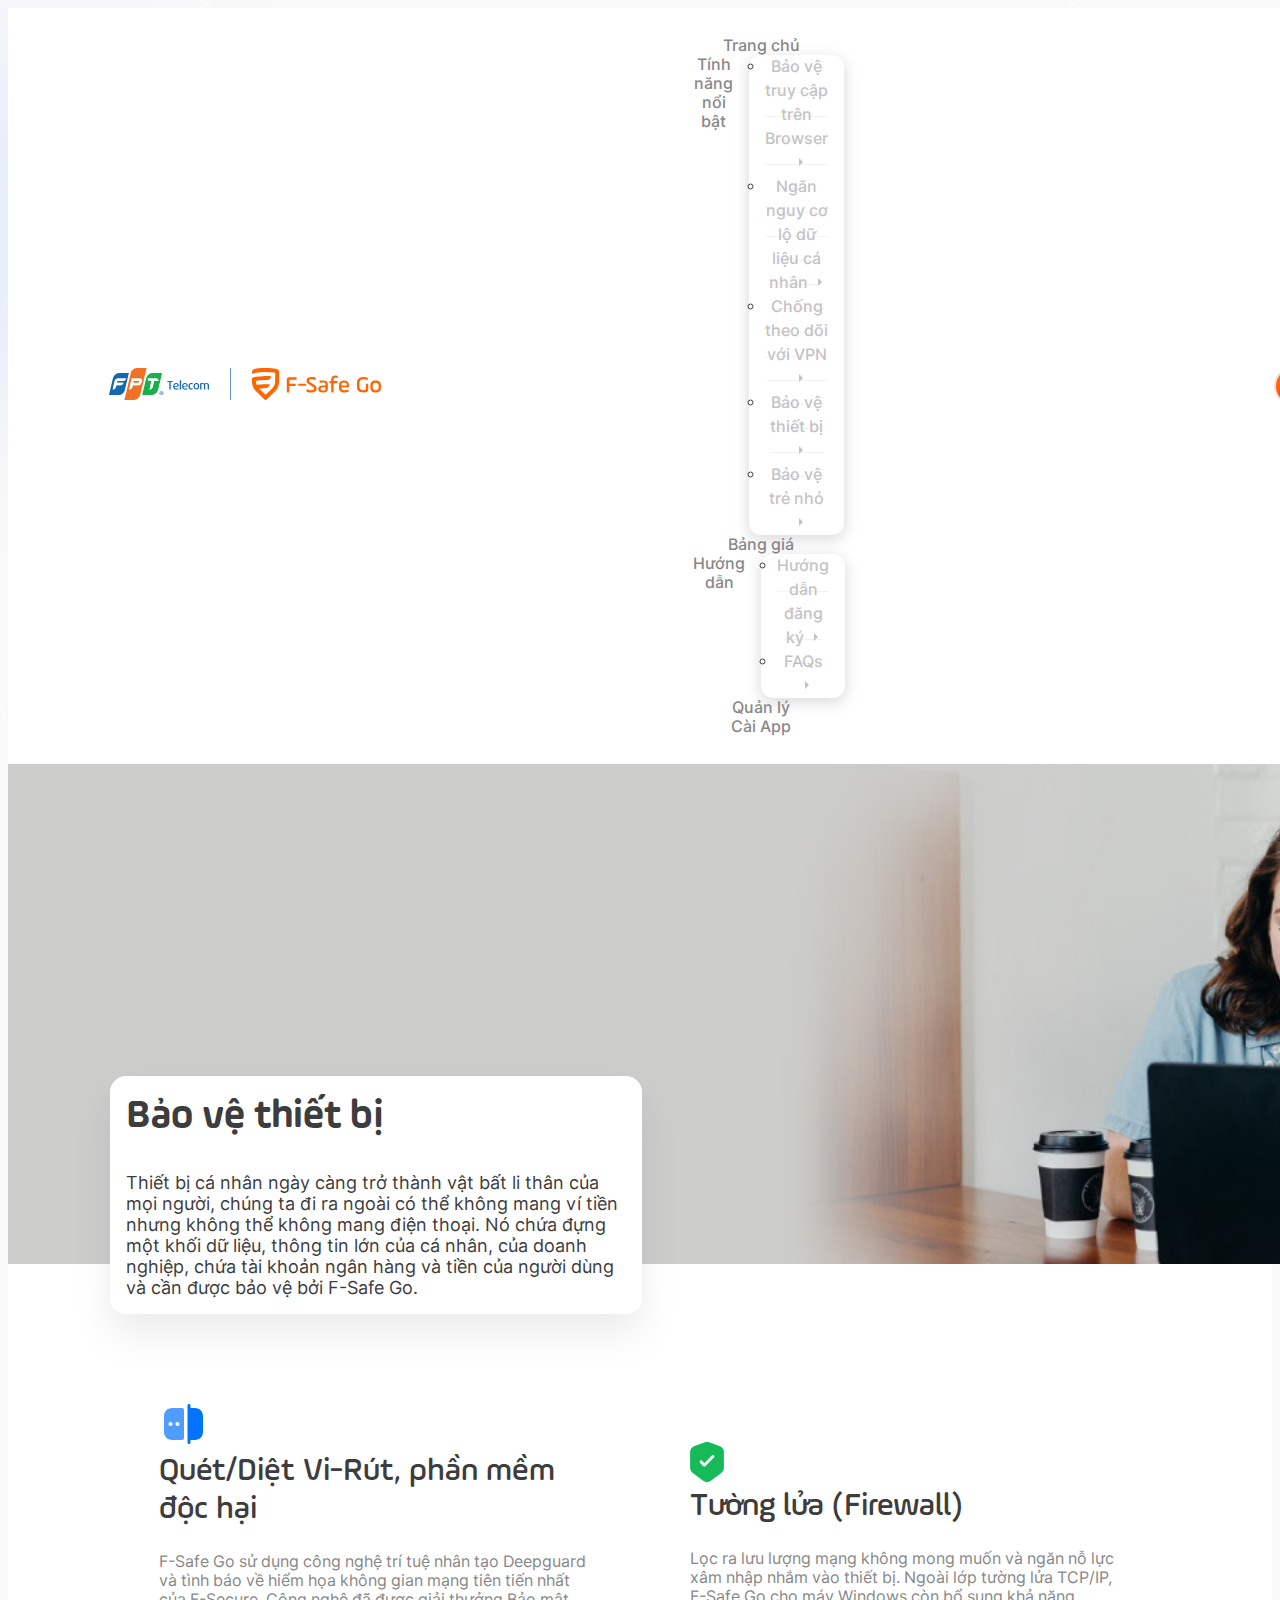
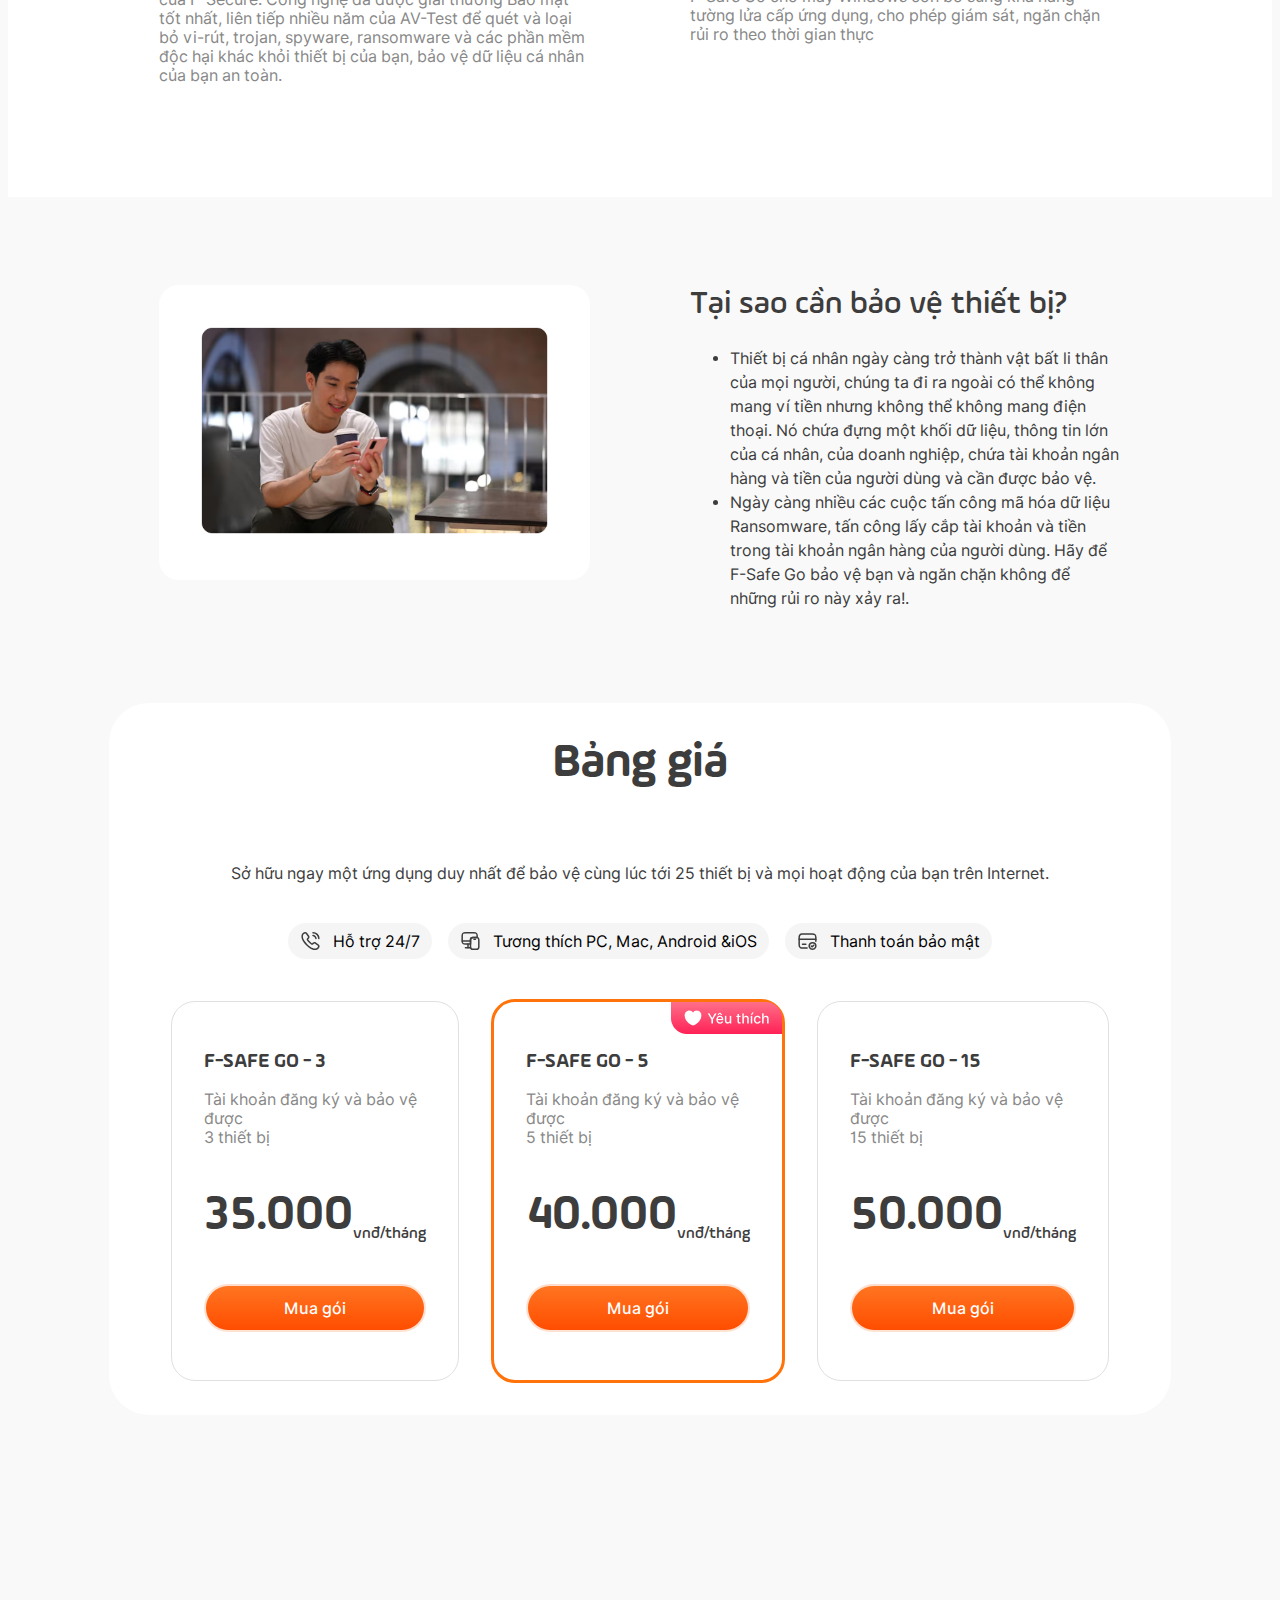
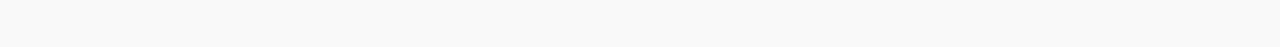
==== page-detail-1.html @ 110fc643 "first commit" ====
<!DOCTYPE html>
<html>

<head>
    <meta charset="UTF-8">
    <title>F-Safe Go, Online an toàn mọi khoảnh khắc</title>
    <meta name="description"
        content="F-Safe go: Giải pháp bảo mật toàn diện cho cả gia đình – hợp tác giữa FPT Telecom và Tập đoàn bảo mật F-Secure số 1 tại Phần Lan, đã đạt giải Bảo mật tốt nhất từ AV-Test - giúp bảo vệ các thiết bị Máy tính và Điện thoại khỏi các cuộc tấn công mạng và bảo vệ quyền riêng tư, cũng như dữ liệu cá nhân của người dùng trước các hiểm họa mất an toàn từ Internet." />
    <meta name="keywords" content="Fsafe go, phần mềm diệt virus, phần mềm quét virus" />
    <meta name="author" content="FPT Telecom" />
    <!-- Mobile Specific Meta -->
    <meta http-equiv="X-UA-Compatible" content="IE=edge" />
    <meta name="viewport" content="width=device-width, initial-scale=1" />
    <link rel="shortcut icon" href="./assets/image/favicon.ico" />
    <meta name="msapplication-TileColor" content="#ffffff">
    <meta name="theme-color" content="#ffffff">
    <meta name="keywords" content="Hi FPT, hifpt, FPT Telecom, F-Safe Go, FSafeGo , FSafe Go" />
    <meta property="og:url" content="">
    <meta property="og:type" content="article">
    <meta property="og:title" content="Đăng ký online F-Safe Go dễ dàng, bảo đảm online an toàn">
    <meta property="og:description"
        content="F-Safe go: Giải pháp bảo mật toàn diện cho cả gia đình – hợp tác giữa FPT Telecom và Tập đoàn bảo mật F-Secure số 1 tại Phần Lan, đã đạt giải Bảo mật tốt nhất từ AV-Test - giúp bảo vệ các thiết bị Máy tính và Điện thoại khỏi các cuộc tấn công mạng và bảo vệ quyền riêng tư, cũng như dữ liệu cá nhân của người dùng trước các hiểm họa mất an toàn từ Internet.">
    <meta property="og:image" content="./favicons/thumb-web.png">
    <link href="https://cdn.jsdelivr.net/npm/bootstrap@5.3.2/dist/css/bootstrap.min.css" rel="stylesheet"
        integrity="sha384-T3c6CoIi6uLrA9TneNEoa7RxnatzjcDSCmG1MXxSR1GAsXEV/Dwwykc2MPK8M2HN" crossorigin="anonymous" />
    <script src="https://cdn.jsdelivr.net/npm/bootstrap@5.3.2/dist/js/bootstrap.bundle.min.js"
        integrity="sha384-C6RzsynM9kWDrMNeT87bh95OGNyZPhcTNXj1NW7RuBCsyN/o0jlpcV8Qyq46cDfL"
        crossorigin="anonymous"></script>
    <link rel="stylesheet" href="https://cdnjs.cloudflare.com/ajax/libs/animate.css/4.1.1/animate.min.css" />
    <script src="https://cdn.jsdelivr.net/npm/jquery@3.7.1/dist/jquery.slim.min.js"></script>
    <link rel="stylesheet" type="text/css" href="./assets/css/style.css" />
    <link rel="stylesheet" type="text/css" href="./assets/css/page-content.css" />
    <script src="https://code.jquery.com/jquery-3.7.1.min.js"
        integrity="sha256-/JqT3SQfawRcv/BIHPThkBvs0OEvtFFmqPF/lYI/Cxo=" crossorigin="anonymous"></script>

    <script src="./assets/js/main.js"></script>
    <script src="./assets/js/menu.js"></script>
    <script src="./assets/js/url.js"></script>

</head>

<body>

    <header>
        <div class="header-title">
            <div class="logo-header">
                <a>
                    <img src="./assets/image/header/logo-fpt.svg" alt="logo-fpt" width="auto" height="64">
                </a>
                <img src="./assets/image/header/logo-center.svg" alt="logo-center" style="padding: 0 16px;">
                <a>
                    <img src="./assets/image/header/logo-fsafe-go.svg" alt="logo-fsafe-go" width="auto" height="64">
                </a>
            </div>
            <div class="nav-header">
                <nav class="navbar navbar-expand-lg bg-body-tertiary">
                    <div class="collapse navbar-collapse" id="navbarNavDropdown">
                        <ul class="navbar-nav">
                            <li class="nav-item">
                                <a class="nav-link" aria-current="page" href="#">Trang chủ</a>
                            </li>
                            <li class="nav-item dropdown">
                                <a class="nav-link dropdown-toggle" href="#" role="button" data-bs-toggle="dropdown"
                                    aria-expanded="false">
                                    Tính năng nổi bật
                                </a>
                                <ul class="dropdown-menu">
                                    <li><a class="dropdown-item" href="#">Bảo vệ truy cập trên Browser</a></li>
                                    <li><a class="dropdown-item" href="#">Ngăn nguy cơ lộ dữ liệu cá nhân</a></li>
                                    <li><a class="dropdown-item" href="#">Chống theo dõi với VPN</a></li>
                                    <li><a class="dropdown-item" href="#">Bảo vệ thiết bị</a></li>
                                    <li><a class="dropdown-item" href="#">Bảo vệ trẻ nhỏ</a></li>
                                </ul>
                            </li>
                            <li class="nav-item">
                                <a class="nav-link" href="#">Bảng giá</a>
                            </li>
                            <li class="nav-item dropdown">
                                <a class="nav-link dropdown-toggle" href="#" role="button" data-bs-toggle="dropdown"
                                    aria-expanded="false">
                                    Hướng dẫn
                                </a>
                                <ul class="dropdown-menu">
                                    <li><a class="dropdown-item" href="#">Hướng dẫn đăng ký</a></li>
                                    <li><a class="dropdown-item" href="#">FAQs</a></li>
                                </ul>
                            </li>
                            <li class="nav-item">
                                <a class="nav-link" href="#">Quản lý</a>
                            </li>
                            <li class="nav-item">
                                <a class="nav-link" href="#">Cài App</a>
                            </li>
                        </ul>
                    </div>
                </nav>
            </div>
            <div class="button-header">
                <button>Đăng ký</button>
            </div>
        </div>
    </header>
    <div class="body-top">
        <div class="popup-content-top">
            <h1>Bảo vệ thiết bị</h1>
            <h4>Thiết bị cá nhân ngày càng trở thành vật bất li thân của mọi người, chúng ta đi ra ngoài có thể không
                mang ví tiền nhưng không thể không mang điện thoại. Nó chứa đựng một khối dữ liệu, thông tin lớn của cá
                nhân, của doanh nghiệp, chứa tài khoản ngân hàng và tiền của người dùng và cần được bảo vệ bởi F-Safe
                Go.</h4>
        </div>
    </div>
    <div style="background: #FFF; width: 100%;">

    </div>
    <div class="page-content item-1">
        <div class="row">
            <div class="col-6">
                <svg xmlns="http://www.w3.org/2000/svg" alt="password-check" width="48" height="48" viewBox="0 0 48 48"
                    fill="none">
                    <path
                        d="M36 8H31.5V5.5C31.5 4.68 30.82 4 30 4C29.18 4 28.5 4.68 28.5 5.5V42.5C28.5 43.32 29.18 44 30 44C30.82 44 31.5 43.32 31.5 42.5V40H36C40.42 40 44 36.42 44 32V16C44 11.58 40.42 8 36 8Z"
                        fill="#0073FF" />
                    <path
                        d="M13 8C8.58 8 5 11.58 5 16V32C5 36.42 8.58 40 13 40H23C24.1 40 25 39.1 25 38V10C25 8.9 24.1 8 23 8H13ZM13.34 24.76C13.24 25 13.1 25.22 12.92 25.42C12.72 25.6 12.5 25.74 12.26 25.84C12.02 25.94 11.76 26 11.5 26C11.24 26 10.98 25.94 10.74 25.84C10.5 25.74 10.28 25.6 10.08 25.42C9.9 25.22 9.76 25 9.64 24.76C9.54 24.52 9.5 24.26 9.5 24C9.5 23.48 9.72 22.96 10.08 22.58C10.18 22.5 10.28 22.42 10.38 22.34C10.5 22.26 10.62 22.2 10.74 22.16C10.86 22.1 10.98 22.06 11.1 22.04C11.78 21.9 12.46 22.12 12.92 22.58C13.28 22.96 13.5 23.48 13.5 24C13.5 24.26 13.44 24.52 13.34 24.76ZM20.34 24.76C20.24 25 20.1 25.22 19.92 25.42C19.72 25.6 19.5 25.74 19.26 25.84C19.02 25.94 18.76 26 18.5 26C18.24 26 17.98 25.94 17.74 25.84C17.5 25.74 17.28 25.6 17.08 25.42C16.7 25.04 16.5 24.54 16.5 24C16.5 23.74 16.56 23.48 16.66 23.24C16.76 22.98 16.9 22.78 17.08 22.58C17.82 21.84 19.16 21.84 19.92 22.58C20.28 22.96 20.5 23.48 20.5 24C20.5 24.26 20.44 24.52 20.34 24.76Z"
                        fill="#4F9EFF" />
                </svg>
                <h3>Quét/Diệt Vi-Rút, phần mềm độc hại</h3>
                <p>F-Safe Go sử dụng công nghệ trí tuệ nhân tạo Deepguard và tình báo về hiểm họa không gian mạng
                    tiên tiến nhất của F-Secure. Công nghệ đã được giải thưởng Bảo mật tốt nhất, liên tiếp nhiều năm
                    của AV-Test để quét và loại bỏ vi-rút, trojan, spyware, ransomware và các phần mềm độc hại khác
                    khỏi thiết bị của bạn, bảo vệ dữ liệu cá nhân của bạn an toàn.</p>
            </div>
            <div class="col-6">
                <svg xmlns="http://www.w3.org/2000/svg" alt="shield-tick" width="34" height="42" viewBox="0 0 34 42"
                    fill="none">
                    <path d="M7.00977 33.0903H27.0098L27.0098 9.09033L7.00977 9.09033L7.00977 33.0903Z"
                        fill="#F1FDF6" />
                    <path
                        d="M30.0899 5.33002L19.0899 1.21002C17.9499 0.79002 16.0899 0.79002 14.9499 1.21002L3.94986 5.33002C1.82986 6.13002 0.109863 8.61002 0.109863 10.87V27.07C0.109863 28.69 1.16986 30.83 2.46986 31.79L13.4699 40.01C15.4099 41.47 18.5899 41.47 20.5299 40.01L31.5299 31.79C32.8299 30.81 33.8899 28.69 33.8899 27.07V10.87C33.9099 8.61002 32.1899 6.13002 30.0899 5.33002ZM23.9699 16.53L15.3699 25.13C15.0699 25.43 14.6899 25.57 14.3099 25.57C13.9299 25.57 13.5499 25.43 13.2499 25.13L10.0499 21.89C9.46986 21.31 9.46986 20.35 10.0499 19.77C10.6299 19.19 11.5899 19.19 12.1699 19.77L14.3299 21.93L21.8699 14.39C22.4499 13.81 23.4099 13.81 23.9899 14.39C24.5699 14.97 24.5699 15.95 23.9699 16.53Z"
                        fill="#17BA58" />
                </svg>

                <h3>Tường lửa (Firewall)</h3>
                <p>Lọc ra lưu lượng mạng không mong muốn và ngăn nỗ lực xâm nhập nhắm vào thiết bị. Ngoài lớp tường
                    lửa TCP/IP, F-Safe Go cho máy Windows còn bổ sung khả năng tường lửa cấp ứng dụng, cho phép giám
                    sát, ngăn chặn rủi ro theo thời gian thực</p>
            </div>

        </div>
    </div>
    <div class="body-content-page-detail">
        <div class="page-content item-2">
            <div class='row' style="align-items: start;">
                <div class="col-6">
                    <div class="img-col-6">
                        <img src="./assets/image/page-detail/page-1-image.png" alt="page-1-image" width="auto"
                            height="auto">
                    </div>


                </div>
                <div class="col-6">
                    <h3>Tại sao cần bảo vệ thiết bị?</h3>
                    <ul>
                        <li>Thiết bị cá nhân ngày càng trở thành vật bất li thân của mọi người, chúng ta đi ra ngoài có
                            thể không mang ví tiền nhưng không thể không mang điện thoại. Nó chứa đựng một khối dữ liệu,
                            thông tin lớn của cá nhân, của doanh nghiệp, chứa tài khoản ngân hàng và tiền của người dùng
                            và cần được bảo vệ.</li>
                        <li>Ngày càng nhiều các cuộc tấn công mã hóa dữ liệu Ransomware, tấn công lấy cắp tài khoản và
                            tiền trong tài khoản ngân hàng của người dùng. Hãy để F-Safe Go bảo vệ bạn và ngăn chặn
                            không để những rủi ro này xảy ra!.</li>
                    </ul>
                </div>
            </div>


        </div>
        <div class="item-content item-package item-content-4">
            <h2 style="font-size: 48px;">Bảng giá</h2>
            <h5>Sở hữu ngay một ứng dụng duy nhất để bảo vệ cùng lúc tới 25 thiết bị và mọi hoạt động của bạn
                trên Internet.</h5>
            <div class="content-payment-4">
                <div class="i-content-payment-4">
                    <img src="./assets/image/content/call-calling.svg" alt="icon-calling">
                    Hỗ trợ 24/7
                </div>
                <div class="i-content-payment-4">
                    <img src="./assets/image/content/devices.svg" alt="icon-devices">
                    Tương thích PC, Mac, Android &iOS
                </div>
                <div class="i-content-payment-4">
                    <img src="./assets/image/content/card-tick.svg" alt="icon-card-tick">
                    Thanh toán bảo mật
                </div>
            </div>
            <div class="row" style="align-items: center; ">
                <div class="col">
                    <h2>F-SAFE GO - 3</h2>
                    <h6>Tài khoản đăng ký và bảo vệ được <br>3 thiết bị</h6>
                    <div class="col-text-price"><strong>35.000</strong><span>vnđ/tháng</span></div>
                    <button>Mua gói</button>
                </div>
                <div class="col" style="border: 3px solid  #ff730a;">
                    <h2>F-SAFE GO - 5</h2>
                    <h6>Tài khoản đăng ký và bảo vệ được <br>5 thiết bị</h6>
                    <div class="col-text-price"><strong>40.000</strong><span>vnđ/tháng</span></div>
                    <button>Mua gói</button>
                    <img src="./assets/image/content/like-package.png" alt="like-package" class="like-package">
                </div>
                <div class="col">
                    <h2>F-SAFE GO - 15</h2>
                    <h6>Tài khoản đăng ký và bảo vệ được <br>15 thiết bị</h6>
                    <div class="col-text-price"><strong>50.000</strong><span>vnđ/tháng</span></div>
                    <button>Mua gói</button>
                </div>
            </div>
        </div>
        <div style="height: 160px;"></div>

    </div>
    </div>
</body>

</html>
---- assets/css/style.css ----
:root {
  --Medium: 24px;
  --Extra-Large: 40px;
  --Icon-Text-White: #fff;
  --Icon-Text-Secondary: #888;
  --Icon-Text-Primary: #3d3d3d;
  --Brand-Blue-Primary: #4564ed;
}
@keyframes moveTopToBottom {
  from {
    top: -50px; /* Điểm bắt đầu, phần tử nằm ngoài khung nhìn trên cùng */
  }
  to {
    top: 50px; /* Điểm kết thúc, phần tử xuống phía dưới cùng */
  }
}
@keyframes moveBottomToTop {
  from {
    top: 50px; /* Điểm bắt đầu, phần tử nằm ngoài khung nhìn dưới cùng */
  }
  to {
    top: -50px; /* Điểm kết thúc, phần tử đến trên cùng */
  }
}
@keyframes moveLeftToRight {
  from {
    left: -50px; /* Điểm bắt đầu, phần tử nằm ngoài khung nhìn bên trái */
  }
  to {
    left: 50px; /* Điểm kết thúc, phần tử đến bên phải */
  }
}
@keyframes moveRightToLeft {
  from {
    left: 50px; /* Điểm bắt đầu, phần tử nằm ngoài khung nhìn bên phải */
  }
  to {
    left: -50px; /* Điểm kết thúc, phần tử đến bên trái */
  }
}
@keyframes hoverAnimationTopToBottom {
  0% {
    transform: translateY(-10%); /* Start from above */
    opacity: 1; /* Initially invisible */
  }

  100% {
    transform: translateY(50%); /* Move to original position */
    opacity: 1; /* Fully vsible */
  }
}
@keyframes hoverAnimationBottomToTop {
  0% {
    transform: translateY(20%); /* Start from above */
    opacity: 1; /* Initially invisible */
  }
  100% {
    transform: translateY(0%); /* Move to original position */
    opacity: 1; /* Fully vsible */
  }
}
@keyframes hoverAnimationRightToLeft {
  0% {
    transform: translateX(0%); /* Start from above */
    opacity: 1; /* Initially invisible */
  }
  75% {
    transform: translateX(-20%);
    opacity: 0; /* Fully vsible */
    /* display: none; */
  }
  100% {
    opacity: 0;
    /* display: none; */
  }
}
@keyframes hoverAnimationLeftToRight {
  0% {
    transform: translateX(-20%); /* Start from above */
    opacity: 0; /* Initially invisible */
  }
  100% {
    transform: translateY(0%); /* Move to original position */
    opacity: 1; /* Fully visible */
  }
}
@keyframes buttonClickAnimation {
  0% {
    transform: translateY(-50%); /* Start from above */
    opacity: 0; /* Initially invisible */
  }
  50% {
    transform: translateY(0); /* Move to original position */
    opacity: 1; /* Fully visible */
  }
  100% {
    transform: translateY(50%); /* Move to original position */
    opacity: 0; /* Fully visible */
  }
}
@font-face {
  font-family: "VL-AmpleSoft";
  src: url("./../fonts/ample-soft/VLAMPLESOFT-MEDIUM.OTF") format("truetype");
  font-weight: 500;
  font-style: normal;
}
@font-face {
  font-family: "VL-AmpleSoft";
  src: url("./../fonts/ample-soft/VLAMPLESOFTBOLD-BOLD.OTF") format("truetype");
  font-weight: 400;
  font-style: normal;
}
/* @font-face {
  font-family: "VL-AmpleSoft";
  src: url("assets/fonts/ample-soft-pro/VLAMPLESOFT-THIN.OTF")
    format("truetype");
  font-weight: 600;
  font-style: normal;
} */
@font-face {
  font-family: "interFont";
  src: url("./../fonts/inter/Inter-Regular.otf") format("truetype");
  font-weight: 400;
  font-style: normal;
}
@font-face {
  font-family: "interFont";
  src: url("./../fonts/inter/Inter-Bold.otf") format("truetype");
  font-weight: 600;
  font-style: normal;
}
@font-face {
  font-family: "interFont";
  src: url("./../fonts/inter/Inter-Medium.otf") format("truetype");
  font-weight: 500;
  font-style: normal;
}
::-webkit-scrollbar {
  width: 0 !important;
  display: none;
}

* {
  font-family: "interFont", sans-serif;
}
a {
  text-decoration: none;
}
html {
  background-image: url("../image/Homepage.png");
  background-repeat: no-repeat;
  background-size: cover;
  margin: auto;
  /* padding: 0 80px; */
  overflow-x: hidden;
  overflow-y: auto;
  height: 100%;
  width: 100vw;
}
body {
  background-color: transparent;
}

header {
  position: sticky;
  top: 0;
  z-index: 1020;
  padding: 0.75rem 8%;
  background: #fff;
  display: flex;
  width: 100%;
}
.header-title {
  display: flex;
  align-items: center;
  width: 100%;
}
header .logo-header {
  justify-content: start;
  width: 110%;
}
header .nav-header {
  justify-content: center;
  align-items: center;
  text-align: center;
  display: flex;
}
header .button-header {
  width: 100%;
  justify-content: flex-end;
  display: flex;
}
header .button-header button {
  justify-content: end;
  display: flex;
  height: var(--Extra-Large);
  padding: 10px var(--Medium);
  align-items: center;
  gap: 10px;
  border-radius: var(--Medium);
  border: 2px solid rgba(255, 255, 255, 0.8);
  background: linear-gradient(180deg, #ff7521 0%, #ff4d00 100%);
  padding: 8px 16px;
  color: var(--Icon-Text-White);
  font-size: 16px;
  font-style: normal;
  font-weight: 500;
  line-height: normal;
}
.bg-body-tertiary {
  background-color: #fff !important;
}
header img {
  height: 32px;
}

.show.dropdown-toggle::after {
  transform: rotate(180deg) !important;
  color: var(--Brand-Blue-Primary) !important;
}
.nav-link {
  color: var(--Icon-Text-Secondary);
  font-size: 16px;
  font-style: normal;
  font-weight: 500;
  line-height: normal;
  margin: 0 16px;
}
.nav-link:active {
  color: var(--Brand-Blue-Primary) !important;
}
.nav-item {
  width: 150px;
  display: flex;
  justify-content: center;
  text-align: center;
}
.show.nav-link {
  color: var(--Brand-Blue-Primary) !important;
}

.dropdown-menu {
  animation: moveTopToBottom 0.5s forwards;
  padding: var(--Medium);
  flex-direction: column;
  align-items: flex-start;
  gap: 16px;
  border-radius: 12px;
  background: #fff;
  box-shadow: 0px 4px 16px 0px rgba(0, 0, 0, 0.16);
  border: none;
  padding: 0 16px;
}

.dropdown-item {
  color: var(--Icon-Text-Secondary) !important;
  font-size: 16px;
  font-style: normal;
  font-weight: 500;
  line-height: normal;
  padding: 16px 0;
  opacity: 0.5;
  border-bottom: 1px solid #e7e7e7;
}
li:last-child .dropdown-item {
  border-bottom: none;
}
.dropdown-item:hover {
  opacity: 1;
  color: black;
  background-color: #fff;
}
.dropdown-item:active {
  color: black;
  background-color: #fff;
}
.dropdown-item::after {
  display: inline-block;
  margin-left: 0.5em;
  vertical-align: 0.255em;
  content: "";
  border-top: 0.3em solid;
  border-right: 0.3em solid transparent;
  border-bottom: 0;
  border-left: 0.3em solid transparent;
  transform: rotate(270deg);
}

.body-content {
  padding: 0.75rem 8%;
}

.body-content-page-detail {
  padding: 0.75rem 0;
}

.body-content .item-content {
  margin-bottom: 160px;
  align-items: center;
}

/* .body-content .item-content img {
  width: 100%;
} */
.body-content .item-content-1 img {
  width: 85%;
}
.item-content-1 .button-click-lv1 {
  display: flex;
  width: 44px;
  height: 80px;
  padding: 24px 16px;
  justify-content: center;
  align-items: center;
  gap: 10px;
  border-radius: 40px;
  border: 1px solid #e7e7e7;
  margin-top: 32px;
}
.button-click-lv1 img {
  animation: 3s linear 2s infinite running buttonClickAnimation;
}
.item-content-2 {
  text-align: center;
}

h1 {
  color: var(--Icon-Text-Primary);
  font-family: "VL-AmpleSoft", sans-serif !important;
  font-size: 76px;
  font-style: normal;
  font-weight: 500;
  line-height: normal;
  margin: 0;
}
.content-text strong {
  color: var(--Brand-Blue-Primary);
  font-family: "VL-AmpleSoft", sans-serif !important;
  font-size: 76px;
  font-style: normal;
  font-weight: 400;
  line-height: normal;
  margin: 0;
}
.content-text h2 {
  color: var(--Icon-Text-Primary);
  font-family: "VL-AmpleSoft", sans-serif !important;
  font-size: 76px;
  font-style: normal;
  font-weight: 400;
  line-height: normal;
  margin: 0;
}
h3 {
  color: var(--Icon-Text-Primary);
  font-family: "VL-AmpleSoft", sans-serif !important;
  font-size: 20px;
  font-style: normal;
  font-weight: 500;
  line-height: normal;
  margin: 0;
}

h4 {
  color: var(--Icon-Text-Primary);
  font-size: 18px;
  font-style: normal;
  font-weight: 400;
  line-height: normal;
  padding-top: 32px;
  margin: 0;
}
h5 {
  color: var(--Icon-Text-Primary);
  font-size: 16px;
  font-style: normal;
  font-weight: 400;
  line-height: normal;
  padding-top: 32px;
  margin: 0;
}
h6 {
  padding: unset;
  margin: 0;
  color: var(--Icon-Text-Primary);
  font-size: 16px;
  font-style: normal;
  font-weight: 400;
  line-height: normal;
  margin: 0;
}

.item-content-2-left {
  width: 100%;
  height: 308px;
  margin: 16px;
  border-radius: 20px;
  background: linear-gradient(254deg, #6bcaff -0.68%, #4564ed 100%);
  flex: 1 0 0;
  align-self: stretch;
  position: relative;
}
.l-1-text {
  padding: 16px;
  display: grid;
  width: 80%;
  color: #fff;
  height: 100%;
  display: grid;
  align-items: end;
}
.l-1-text h2 {
  font-size: 40px;
  font-style: normal;
  font-weight: 500;
  font-family: "VL-AmpleSoft", sans-serif !important;
}
.l-2-text h2 {
  font-size: 40px;
  font-style: normal;
  font-weight: 500;
  line-height: normal;

  font-family: "VL-AmpleSoft", sans-serif !important;
}
.r-text {
  padding: 16px;
  display: grid;
  width: 80%;
  color: var(--Icon-Text-Primary);
  height: 100%;
  display: grid;
  align-items: end;
  text-align: left;
}
.r-text h2 {
  font-size: 40px;
  font-style: normal;
  font-weight: 500;
  line-height: normal;

  font-family: "VL-AmpleSoft", sans-serif !important;
}
.l-2-text {
  padding: 16px;
  display: grid;
  width: 80%;
  color: var(--Icon-Text-Primary);
  height: 100%;
  display: grid;
  align-items: start;
}
.item-content-2-right {
  width: 100%;
  display: flex;
  height: 200px;
  margin: 16px;
  flex: 1 0 0;
  align-self: stretch;
  border-radius: 20px;
  background: linear-gradient(0deg, #f5f5f5 0%, #ececec 100%);
  position: relative;
}
.item-content-2-left h2,
.item-content-2-right h2 {
  animation: 0.7s forwards hoverAnimationTopToBottom;
}
.item-content-2 .bi-arrow-right {
  animation: 0.7s forwards hoverAnimationRightToLeft;
}
.item-content-2-left:hover .bi-arrow-right,
.item-content-2-right:hover .bi-arrow-right {
  display: block;
  animation: 0.7s forwards hoverAnimationLeftToRight;
}
.item-content-2-left:hover h2,
.item-content-2-right:hover h2 {
  display: block;
  animation: 0.7s forwards hoverAnimationBottomToTop;
}
.item-content-2-right:hover {
  height: 199px;
  border: 0.5px solid #fff;
  box-shadow: rgba(0, 0, 0, 0.1) 0px 10px 15px -3px,
    rgba(0, 0, 0, 0.05) 0px 4px 6px -2px;
}
.item-content-2-left:hover {
  height: 307px;
  border: 0.5px solid #fff;
  box-shadow: rgba(0, 0, 0, 0.1) 0px 10px 15px -3px,
    rgba(0, 0, 0, 0.05) 0px 4px 6px -2px;
}
.item-content-2-left img {
  position: absolute;
  right: 0;
}
.row {
  align-items: center;
}
.item-content-2-left.closed {
  transform: translateX(100%);
}

.item-content-3 h2 {
  font-size: 40px;
  font-style: normal;
  font-weight: 500;
  font-family: "VL-AmpleSoft", sans-serif !important;
}
.item-content-3 h2 span {
  font-size: 40px;
  font-style: normal;
  font-weight: 500;
  font-family: "VL-AmpleSoft", sans-serif !important;
}

.item-content-3-collapse {
  align-items: center;
  margin-top: 24px;
  display: grid;
  width: 100%;
  border-radius: 12px;
  border: 0.5px solid #e7e7e7;
  background: #fff;
  padding: 12px 16px;
  gap: 12px;
  align-self: stretch;
}
.item-content-3-collapse .i3-collapse {
  display: flex;
  width: 100%;
  gap: 12px;
  align-self: stretch;
  color: var(--Icon-Text-Primary);
}
.arrow-i3 {
  display: flex;
  width: 100%;
  align-items: center;
  text-align: left;
  padding: 8px 0;
}

.item-content-4 {
  display: flex;
  padding: 32px 60px !important;
  flex-direction: column;
  align-items: center;
  gap: 40px;
  align-self: stretch;
  border-radius: 40px;
  background: #fff;
}
.item-content-4 h2 {
  color: var(--Icon-Text-Primary);
  font-family: "VL-AmpleSoft", sans-serif !important;
  font-size: 20px;
  font-style: normal;
  font-weight: 400;
  line-height: normal;
  margin: 0;
}
.item-content-4 h6 {
  color: #888;
  font-size: 16px;
  font-style: normal;
  font-weight: 400;
  line-height: normal;
  margin: 0;
}
.item-content-4 h6 {
  padding-top: 16px !important;
}
.content-payment-4 {
  display: flex;
  align-items: center;
}
.i-content-payment-4 {
  margin: 0 8px;
  border-radius: 24px;
  background: #f5f5f5;
  display: flex;
  padding: 8px 12px;
  align-items: center;
  gap: 12px;
}
.item-content-4 .col {
  position: relative;
  display: flex;
  padding: 48px 32px;
  flex-direction: column;
  align-items: flex-start;
  border-radius: 24px;
  border: 1.5px solid #e0e0e0;
  background: #fff;
  margin: 0 16px;
}
.item-content-4 .col-text-price {
  display: flex;
  width: 100%;
  align-items: end;
  padding: 40px 0;
}
.item-content-4 button {
  display: flex;
  height: 48px;
  padding: 10px 24px;
  justify-content: center;
  align-items: center;
  gap: 10px;
  align-self: stretch;
  border-radius: 24px;
  border: 2px solid rgba(255, 255, 255, 0.8);
  background: linear-gradient(180deg, #ff7521 0%, #ff4d00 100%);
  color: #fff;
  font-size: 16px;
  font-style: normal;
  font-weight: 500;
  line-height: normal;
}
.col-text-price strong {
  color: #3d3d3d;
  text-align: center;
  font-family: "VL-AmpleSoft", sans-serif !important;
  font-size: 48px;
  font-style: normal;
  font-weight: 400;
  line-height: normal;
  margin: 0;
}
.col-text-price span {
  color: #3d3d3d;
  text-align: center;
  font-family: "VL-AmpleSoft", sans-serif !important;
  font-size: 16px;
  font-style: normal;
  font-weight: 500;
  line-height: normal;
  margin: 0;
}

.item-content-5 {
}
.i5-col-content {
  display: flex;
  width: 100%;
  align-items: center;
}
.item-content-5 h2 {
  font-size: 48px;
  color: var(--Icon-Text-Dark, #252525);
  font-family: "VL-AmpleSoft", sans-serif !important;
  font-style: normal;
  font-weight: 400;
  line-height: normal;
  margin: 0;
  margin-bottom: 24px;
}
.i5-circle h2 {
  font-size: 38px;
  color: var(--Icon-Text-Dark, #252525);
  font-family: "VL-AmpleSoft", sans-serif !important;
  font-style: normal;
  font-weight: 400;
  line-height: normal;
  margin-left: -24px;
  margin-right: 12px;
}
.i5-circle {
  display: flex;
}
.image-video {
  height: 500px;
  width: 100%;
}

.item-content-6 {
  display: grid;
  justify-content: center;
}
.item-content-6 h2 {
  margin-bottom: 40px;
  color: var(--Icon-Text-Primary);
  text-align: center;
  font-family: "VL-AmpleSoft", sans-serif !important;
  font-size: 48px;
  font-style: normal;
  font-weight: 400;
  line-height: normal;
}

.i6-cus-said {
  width: 30%;
  margin: 12px;
  padding: 24px;
  background: #fff;
  border-radius: 12px;
  flex-direction: column;
  justify-content: space-between;
  align-items: center;
}
.i6-cus {
  display: flex;
  width: 100%;
  align-items: center;
  justify-content: flex-start;
  max-height: 300px;
  margin: 24px 0;
}
.i6-cus img {
  border-radius: 25%;
  margin-right: 16px;
}
.item-content-6 h5 {
  margin: 0;
  padding: 0;
  height: 180px;
}

.i6-cus h6 {
  margin: 0;
  padding: 0;
}
.i6-cus h3 {
  margin: 0;
  padding: 0;
  color: var(--Icon-Text-Primary);
  font-family: "VL-AmpleSoft", sans-serif !important;
  font-size: 20px;
  font-style: normal;
  font-weight: 400;
  line-height: normal;
}

.item-content-7-collapse {
  margin-top: 40px;
  display: grid;
  width: 100%;
  border-top: 1px solid #d1d1d1;
  padding: 12px 16px;
  gap: 12px;
  align-self: stretch;
}
.item-content-7-collapse .i7-collapse {
  display: flex;
  width: 100%;
  gap: 12px;
  align-self: stretch;
  color: var(--Icon-Text-Primary);
}

.item-content-8 {
  display: grid;
  justify-content: center;
}
.item-content-8 h2 {
  margin-bottom: 40px;
  color: var(--Icon-Text-Primary);
  text-align: center;
  font-family: "VL-AmpleSoft", sans-serif !important;
  font-size: 48px;
  font-style: normal;
  font-weight: 400;
  line-height: normal;
}

.item-content-8 img {
  width: 100%;
}

.like-package {
  position: absolute;
  top: 0;
  right: 0;
  border-radius: 0 16px 0 0;
}

.play-image-video {
}
/* Define the animation */
@keyframes rotateChevron {
  from {
    transform: rotate(0deg);
  }
  to {
    transform: rotate(10deg);
  }
}
/* Apply the animation to the chevron icon */
.collapse.show + .i3-collapse .bi-chevron-down {
  animation: rotateChevron 0.3s forwards;
}
@media only screen and (max-width: 1098px) {
  header img {
    height: 24px;
  }
  header .logo-header {
    justify-content: start;
    width: 200%;
  }
  header .nav-header {
    display: none;
  }
  .col-6 {
    width: 100%;
  }
  .row {
    display: flex;
    align-items: center;
    justify-content: center;
  }
}

@media only screen and (min-width: 1099px) {
  header img {
    height: 32px;
  }
  header .logo-header {
    justify-content: start;
    width: 100%;
  }
  header .nav-header {
    display: flex;
  }
  .row {
    display: flex;
    align-items: center;
  }
  .col-6 {
    width: 50%;
  }
}
---- assets/css/page-content.css ----
.body-top {
  margin: auto;
  height: 500px;
  width: 100vw;
  position: relative;
  background-image: url("../image/content/bg-page-top-1.png");
  background-repeat: no-repeat;
  background-size: cover;
}
.popup-content-top {
  width: 500px;
  padding: 16px;
  z-index: 1000;
  position: absolute;
  background: #fff;
  border-radius: 16px;
  left: 8%;
  bottom: -10%;
  box-shadow: 0px 20px 40px 0px rgba(0, 0, 0, 0.08);
}
.popup-content-top h1 {
  color: #3d3d3d;
  font-family: "VL-AmpleSoft", sans-serif !important;
  font-size: 40px;
  font-style: normal;
  font-weight: 400;
  line-height: normal;
}

.body-top .img-top {
  width: 100%;
  position: relative;
}

.page-content {
  margin: auto;
}
.item-1 {
  /* margin: 60px 0; */
  background: #fff;
  padding: 120px 8% 80px;
  position: relative;
  margin: auto;
  bottom: 0;
}
h3 {
  color: #3d3d3d;
  font-family: "VL-AmpleSoft", sans-serif !important;
  font-size: 24px;
  font-style: normal;
  font-weight: 500;
  line-height: normal;
  margin: 24px 0 12px;
}
h3 {
  color: #3d3d3d;
  font-family: "VL-AmpleSoft", sans-serif !important;
  font-size: 32px;
  font-style: normal;
  font-weight: 500;
  line-height: normal;
  margin: 0 0 24px;
}
.item-1 p {
  color: #888;
  font-size: 16px;
  font-style: normal;
  font-weight: 400;
  line-height: normal;
}
.img-col-6 {
  padding: 40px;
  background: #fff;
  border-radius: 20px;
  text-align: center;
}
.img-col-6 img {
  width: 100%;
}
li {
  color: #3d3d3d;
  font-size: 16px;
  font-style: normal;
  font-weight: 400;
  line-height: 150%;
}

.item-2 {
  margin: 60px 8%;
}
.item-package {
  margin: 60px 8%;
}

.col-6 {
  width: 50%;
  margin: 16px 0;
  padding: 0 50px;
}
@media only screen and (max-width: 1098px) {
  .col-6 {
    width: 100%;
  }
}
@media only screen and (min-width: 1099px) {
  .col-6 {
    width: 50%;
  }
}
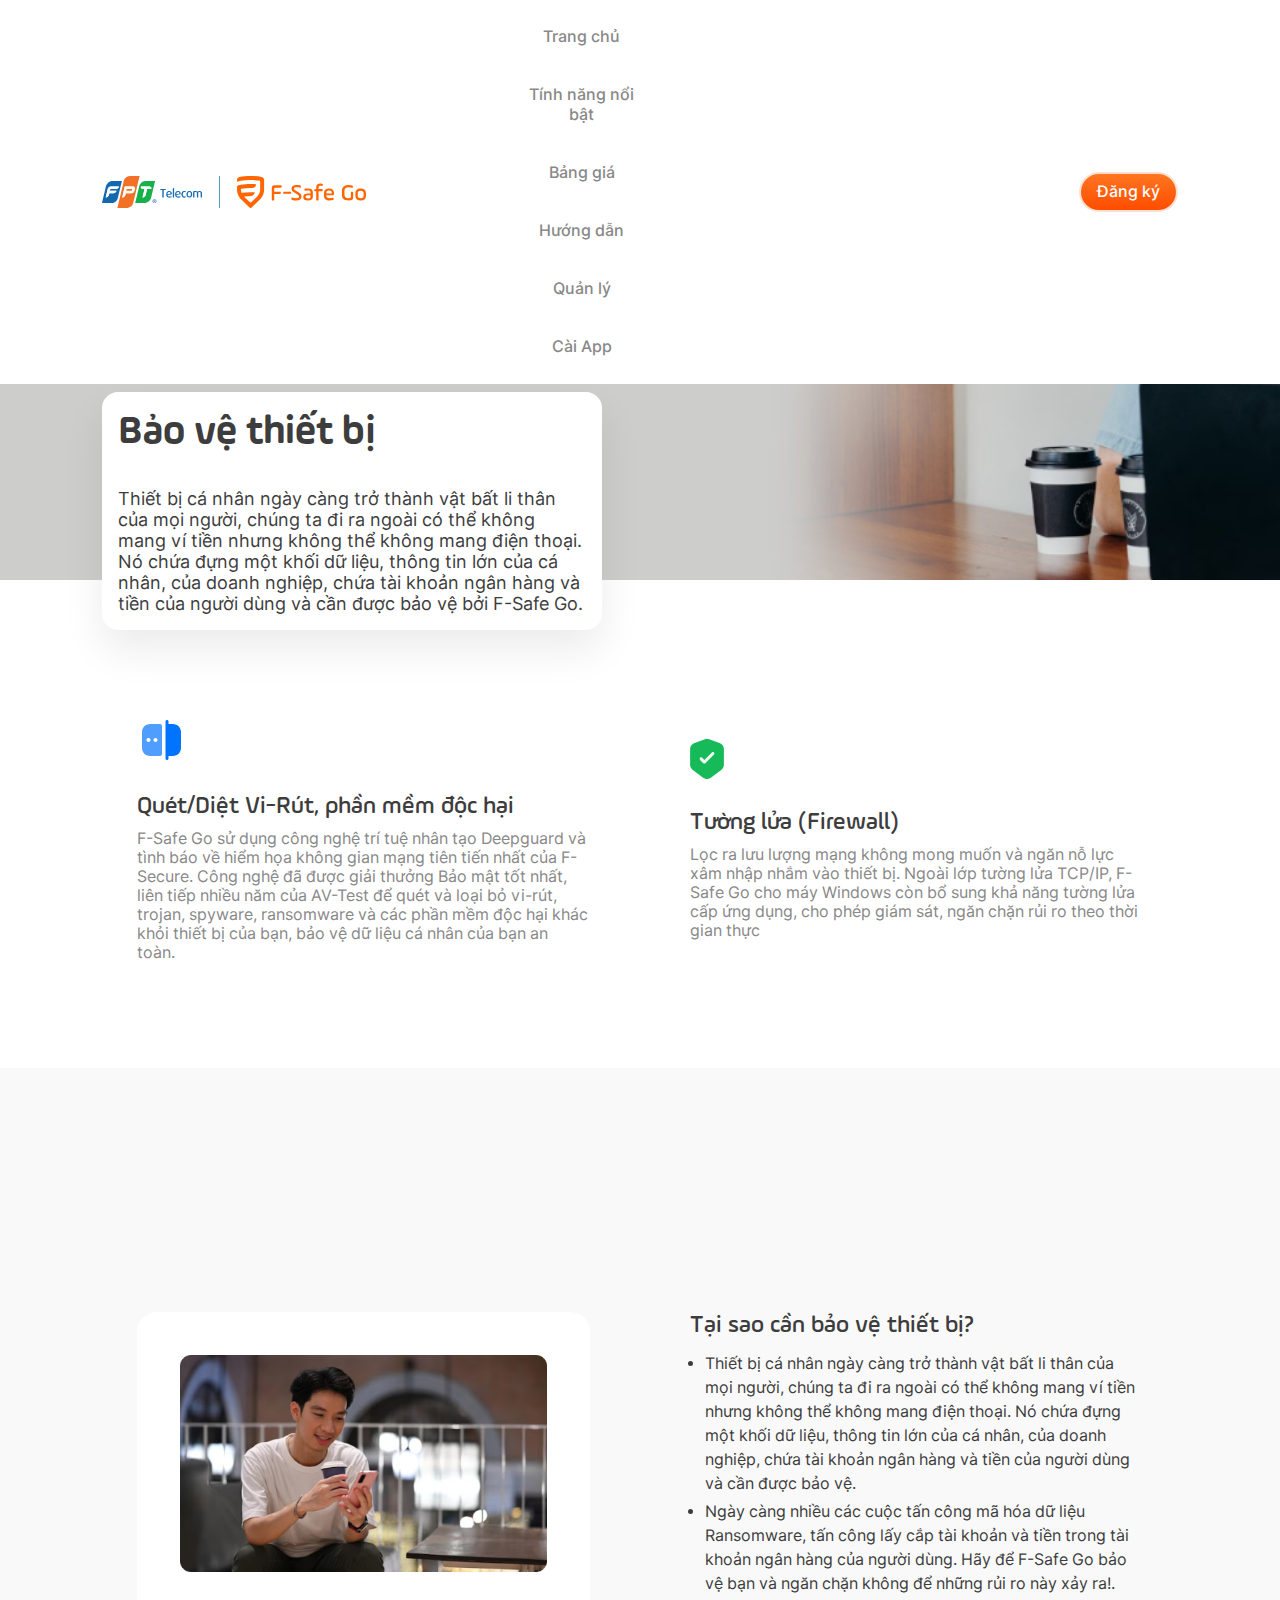
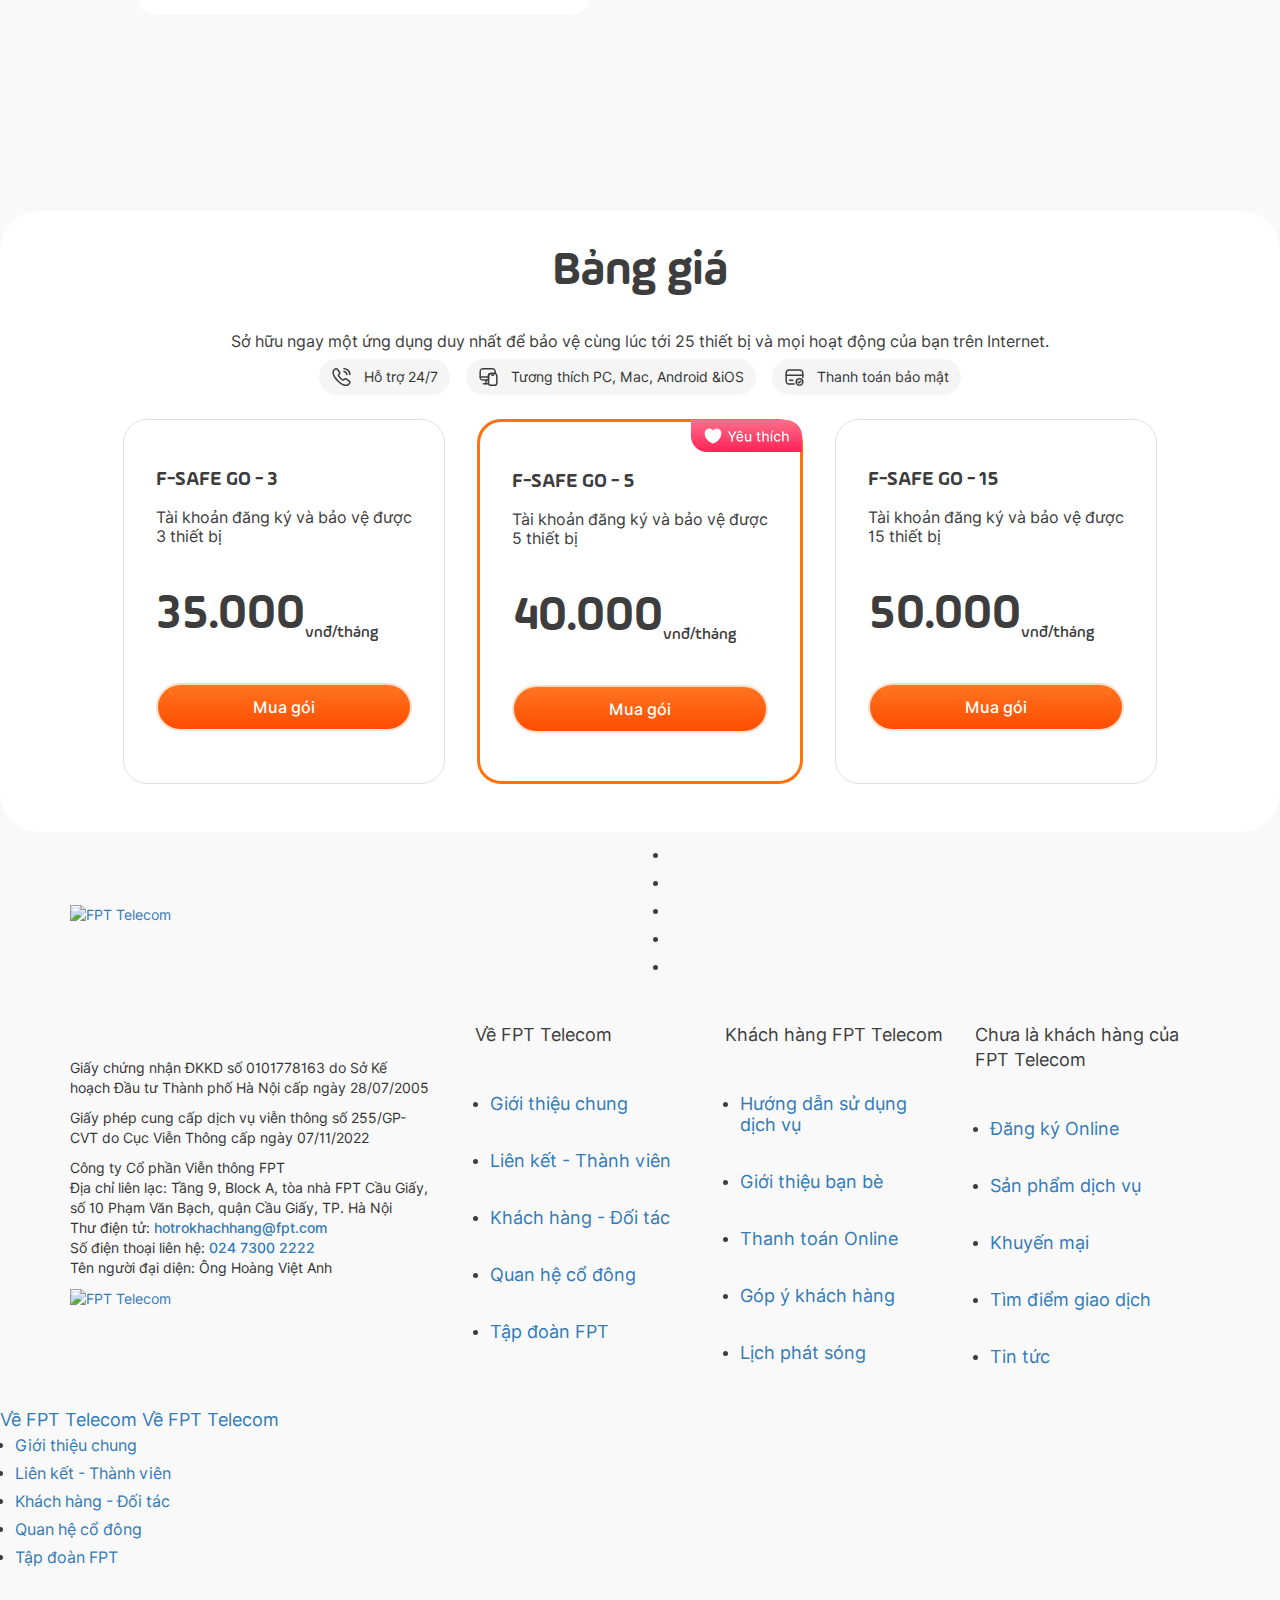
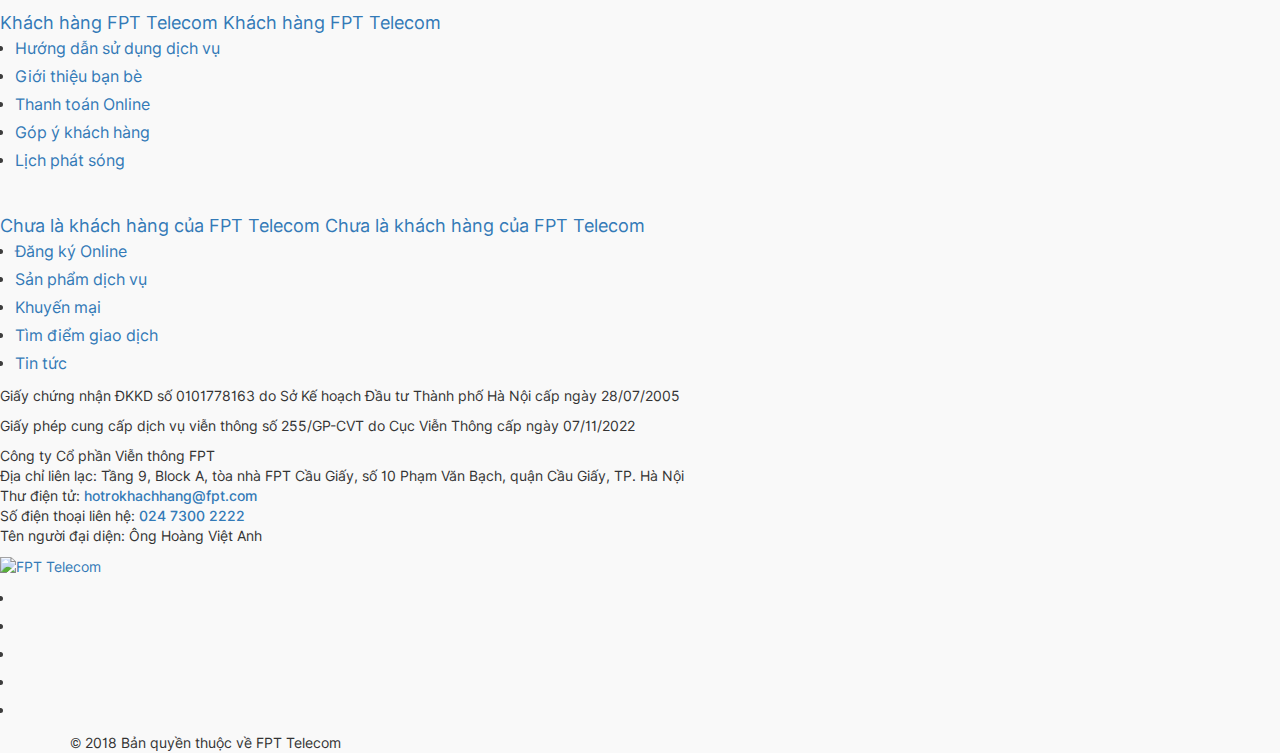
==== commit 3517fa30: "first commit" ====
--- a/page-detail-1.html
+++ b/page-detail-1.html
@@ -28,10 +28,28 @@
         crossorigin="anonymous"></script>
     <link rel="stylesheet" href="https://cdnjs.cloudflare.com/ajax/libs/animate.css/4.1.1/animate.min.css" />
     <script src="https://cdn.jsdelivr.net/npm/jquery@3.7.1/dist/jquery.slim.min.js"></script>
+    <link rel="stylesheet" type="text/css" href="./assets/css/bootstrap.min.css">
     <link rel="stylesheet" type="text/css" href="./assets/css/style.css" />
+    <link href="https://fpt.vn/assets/frontend/css/font-face.min.css" rel="stylesheet" type="text/css" />
+    <link href="https://fpt.vn/assets/frontend/css/font-awesome.min.css" rel="stylesheet" type="text/css" />
+
+    <link href="./assets/owl.carousel/owl.carousel.min.css" rel="stylesheet" type="text/css" />
+
+
+    <link href="https://fpt.vn/assets/assetv2/css/layout.css?V=1.25.1" rel="stylesheet" type="text/css">
+    <link href="https://fpt.vn/assets/assetv2/css/responsive.css?V=1.25.2" rel="stylesheet" type="text/css">
+    <link href="https://fpt.vn/assets/assetv2/owl.carousel/owl-inet.css?V=1.20.4" rel="stylesheet" type="text/css" />
+    <style>
+        .title-footer-item {
+            line-height: 25px;
+            padding-bottom: 10px;
+        }
+    </style>
+    <script src="https://fpt.vn/assets/frontend/js/jquery-2.2.3.min.js" type="text/javascript"></script>
+    <script src="./assets/owl.carousel/owl.carousel.min.js" type="text/javascript"></script>
+    <script src="https://fpt.vn/assets/assetv2/owl.carousel/owl-inet.js" type="text/javascript"></script>
     <link rel="stylesheet" type="text/css" href="./assets/css/page-content.css" />
-    <script src="https://code.jquery.com/jquery-3.7.1.min.js"
-        integrity="sha256-/JqT3SQfawRcv/BIHPThkBvs0OEvtFFmqPF/lYI/Cxo=" crossorigin="anonymous"></script>
+
 
     <script src="./assets/js/main.js"></script>
     <script src="./assets/js/menu.js"></script>
@@ -40,15 +58,14 @@
 </head>
 
 <body>
-
     <header>
         <div class="header-title">
             <div class="logo-header">
-                <a>
+                <a href="https://fpt.vn/vi">
                     <img src="./assets/image/header/logo-fpt.svg" alt="logo-fpt" width="auto" height="64">
                 </a>
                 <img src="./assets/image/header/logo-center.svg" alt="logo-center" style="padding: 0 16px;">
-                <a>
+                <a href="/">
                     <img src="./assets/image/header/logo-fsafe-go.svg" alt="logo-fsafe-go" width="auto" height="64">
                 </a>
             </div>
@@ -57,32 +74,35 @@
                     <div class="collapse navbar-collapse" id="navbarNavDropdown">
                         <ul class="navbar-nav">
                             <li class="nav-item">
-                                <a class="nav-link" aria-current="page" href="#">Trang chủ</a>
+                                <a class="nav-link" aria-current="page" href="/">Trang chủ</a>
                             </li>
                             <li class="nav-item dropdown">
-                                <a class="nav-link dropdown-toggle" href="#" role="button" data-bs-toggle="dropdown"
+                                <a class="nav-link dropdown-toggle" role="button" data-bs-toggle="dropdown"
                                     aria-expanded="false">
                                     Tính năng nổi bật
                                 </a>
                                 <ul class="dropdown-menu">
-                                    <li><a class="dropdown-item" href="#">Bảo vệ truy cập trên Browser</a></li>
-                                    <li><a class="dropdown-item" href="#">Ngăn nguy cơ lộ dữ liệu cá nhân</a></li>
-                                    <li><a class="dropdown-item" href="#">Chống theo dõi với VPN</a></li>
-                                    <li><a class="dropdown-item" href="#">Bảo vệ thiết bị</a></li>
-                                    <li><a class="dropdown-item" href="#">Bảo vệ trẻ nhỏ</a></li>
+                                    <li><a class="dropdown-item" href="/page-detail-1.html">Bảo vệ truy cập trên
+                                            Browser</a></li>
+                                    <li><a class="dropdown-item" href="/page-detail-2.html">Ngăn nguy cơ lộ dữ liệu cá
+                                            nhân</a></li>
+                                    <li><a class="dropdown-item" href="/page-detail-3.html">Chống theo dõi với VPN</a>
+                                    </li>
+                                    <li><a class="dropdown-item" href="/page-detail-4.html">Bảo vệ thiết bị</a></li>
+                                    <li><a class="dropdown-item" href="/page-detail-5.html">Bảo vệ trẻ nhỏ</a></li>
                                 </ul>
                             </li>
                             <li class="nav-item">
-                                <a class="nav-link" href="#">Bảng giá</a>
+                                <a class="nav-link" href="#item-content-4">Bảng giá</a>
                             </li>
                             <li class="nav-item dropdown">
-                                <a class="nav-link dropdown-toggle" href="#" role="button" data-bs-toggle="dropdown"
+                                <a class="nav-link dropdown-toggle" role="button" data-bs-toggle="dropdown"
                                     aria-expanded="false">
                                     Hướng dẫn
                                 </a>
                                 <ul class="dropdown-menu">
-                                    <li><a class="dropdown-item" href="#">Hướng dẫn đăng ký</a></li>
-                                    <li><a class="dropdown-item" href="#">FAQs</a></li>
+                                    <li><a class="dropdown-item" href="/#item-content-5">Hướng dẫn đăng ký</a></li>
+                                    <li><a class="dropdown-item" href="/#item-content-6">FAQs</a></li>
                                 </ul>
                             </li>
                             <li class="nav-item">
@@ -96,11 +116,15 @@
                 </nav>
             </div>
             <div class="button-header">
-                <button>Đăng ký</button>
+                <div class="button-header">
+                    <button id="scrollButton" target="_blank"
+                        onclick="goto('https://shop.fpt.vn/fsafe-go/register/fsafe-go-5d',1)">Đăng
+                        ký</button>
+                </div>
             </div>
         </div>
     </header>
-    <div class="body-top">
+    <div class="body-top" style="margin-top: 80px;">
         <div class="popup-content-top">
             <h1>Bảo vệ thiết bị</h1>
             <h4>Thiết bị cá nhân ngày càng trở thành vật bất li thân của mọi người, chúng ta đi ra ngoài có thể không
@@ -149,6 +173,7 @@
         </div>
     </div>
     <div class="body-content-page-detail">
+        <div style="height: 160px;" id="item-1"></div>
         <div class="page-content item-2">
             <div class='row' style="align-items: start;">
                 <div class="col-6">
@@ -175,9 +200,12 @@
 
 
         </div>
-        <div class="item-content item-package item-content-4">
-            <h2 style="font-size: 48px;">Bảng giá</h2>
-            <h5>Sở hữu ngay một ứng dụng duy nhất để bảo vệ cùng lúc tới 25 thiết bị và mọi hoạt động của bạn
+
+        <div style="height: 120px;" id="item-content-4"></div>
+        <div class="item-content item-content-4">
+            <h2 style="font-size: 48px;text-align: center;">Bảng giá</h2>
+            <h5 style="text-align: center;">Sở hữu ngay một ứng dụng duy nhất để bảo vệ cùng lúc tới 25 thiết bị và mọi
+                hoạt động của bạn
                 trên Internet.</h5>
             <div class="content-payment-4">
                 <div class="i-content-payment-4">
@@ -193,32 +221,509 @@
                     Thanh toán bảo mật
                 </div>
             </div>
-            <div class="row" style="align-items: center; ">
-                <div class="col">
-                    <h2>F-SAFE GO - 3</h2>
-                    <h6>Tài khoản đăng ký và bảo vệ được <br>3 thiết bị</h6>
-                    <div class="col-text-price"><strong>35.000</strong><span>vnđ/tháng</span></div>
-                    <button>Mua gói</button>
-                </div>
-                <div class="col" style="border: 3px solid  #ff730a;">
-                    <h2>F-SAFE GO - 5</h2>
-                    <h6>Tài khoản đăng ký và bảo vệ được <br>5 thiết bị</h6>
-                    <div class="col-text-price"><strong>40.000</strong><span>vnđ/tháng</span></div>
-                    <button>Mua gói</button>
-                    <img src="./assets/image/content/like-package.png" alt="like-package" class="like-package">
-                </div>
-                <div class="col">
-                    <h2>F-SAFE GO - 15</h2>
-                    <h6>Tài khoản đăng ký và bảo vệ được <br>15 thiết bị</h6>
-                    <div class="col-text-price"><strong>50.000</strong><span>vnđ/tháng</span></div>
-                    <button>Mua gói</button>
+            <div class="container-row">
+                <div class="item-4-price">
+                    <div>
+                        <h2>F-SAFE GO - 3</h2>
+                        <h6>Tài khoản đăng ký và bảo vệ được <br>3 thiết bị</h6>
+                        <div class="col-text-price"><strong>35.000</strong><span>vnđ/tháng</span></div>
+                        <button onclick="goto('https://shop.fpt.vn/fsafe-go/register/fsafe-go-3d',2)"
+                            target="_blank">Mua
+                            gói</button>
+                    </div>
+                </div>
+                <div class="item-4-price" style="border: 3px solid  #ff730a;">
+                    <div>
+                        <h2>F-SAFE GO - 5</h2>
+                        <h6>Tài khoản đăng ký và bảo vệ được <br>5 thiết bị</h6>
+                        <div class="col-text-price"><strong>40.000</strong><span>vnđ/tháng</span></div>
+                        <button onclick="goto('https://shop.fpt.vn/fsafe-go/register/fsafe-go-5d',2)"
+                            target="_blank">Mua
+                            gói</button>
+                        <img src="./assets/image/content/like-package.png" alt="like-package" class="like-package">
+                    </div>
+                </div>
+                <div class="item-4-price">
+                    <div>
+                        <h2>F-SAFE GO - 15</h2>
+                        <h6>Tài khoản đăng ký và bảo vệ được <br>15 thiết bị</h6>
+                        <div class="col-text-price"><strong>50.000</strong><span>vnđ/tháng</span></div>
+                        <button onclick="goto('https://shop.fpt.vn/fsafe-go/register/fsafe-go-15d',2)"
+                            target="_blank">Mua
+                            gói</button>
+                    </div>
                 </div>
             </div>
         </div>
-        <div style="height: 160px;"></div>
+    </div>
+    <footer class="footer">
+        <div class="container link-footer-desktop">
+            <div class="row row-fptlogo">
+                <div class="col-sm-6">
+                    <span>
+                        <a class="logo-fpt-footer" title="FPT Telecom" href="https://fpt.vn">
+                            <img class="" src="https://fpt.vn/assets/frontend/img/footer_logo.svg" alt="FPT Telecom" />
+                        </a>
+                    </span>
+                </div>
+                <div class="col-sm-6">
+                    <ul class="foot-social">
+                        <li>
+                            <a href="https://fpt.vn/hifpt.php" style="margin: 0" target="_blank">
+                                <img class="icon"
+                                    src="https://fpt.vn/storage/upload/images/menus/social-network/foot-hifpt.png"
+                                    alt="" />
+                            </a>
+                        </li>
+                        <li>
+                            <a href="https://www.youtube.com/user/likefpt" style="margin: 0" target="_blank">
+                                <img class="icon"
+                                    src="https://fpt.vn/storage/upload/images/menus/social-network/foot-youtube.png"
+                                    alt="" />
+                            </a>
+                        </li>
+                        <li>
+                            <a href="https://www.instagram.com/fpt.telecom/" style="margin: 0" target="_blank">
+                                <img class="icon"
+                                    src="https://fpt.vn/storage/upload/images/menus/social-network/foot-instagram.png"
+                                    alt="" />
+                            </a>
+                        </li>
+                        <li>
+                            <a href="http://zalo.me/fpttelecom" style="margin: 0" target="_blank">
+                                <img class="icon"
+                                    src="https://fpt.vn/storage/upload/images/menus/social-network/foot-zalo.png"
+                                    alt="" />
+                            </a>
+                        </li>
+                        <li>
+                            <a href="https://www.facebook.com/FptTelecom/" style="margin: 0" target="_blank">
+                                <img class="icon"
+                                    src="https://fpt.vn/storage/upload/images/menus/social-network/foot-facebook.png"
+                                    alt="" />
+                            </a>
+                        </li>
+                    </ul>
+                </div>
+            </div>
+            <div class="row row-link-foot">
+                <div class="col-sm-4">
+                    <p>Giấy chứng nhận ĐKKD số 0101778163 do Sở Kế hoạch Đầu tư Thành phố Hà Nội cấp ngày 28/07/2005</p>
+                    <p>Giấy phép cung cấp dịch vụ viễn thông số 255/GP-CVT do Cục Viễn Thông cấp ngày 07/11/2022</p>
+                    <p> Công ty Cổ phần Viễn thông FPT <br /> Địa chỉ liên lạc: Tầng 9, Block A, tòa nhà FPT Cầu Giấy,
+                        số 10 Phạm
+                        Văn Bạch, quận Cầu Giấy, TP. Hà Nội <br /> Thư điện tử: <a href="mailto:hotrokhachhang@fpt.com"
+                            class="foot-hotline" style="font-weight: 500;">hotrokhachhang@fpt.com</a>
+                        <br /> Số điện thoại liên hệ: <a href="tel:02473002222" class="foot-hotline"
+                            style="font-weight: 500;">024
+                            7300 2222</a>
+                        <br /> Tên người đại diện: Ông Hoàng Việt Anh
+                    </p>
+                    <!-- <p>Hotline: <a href="tel:19006600" class="foot-hotline">1900 6600</a></p> -->
+                    <p style="margin-bottom: 0">
+                        <a href="http://online.gov.vn/Home/WebDetails/35561" target="_blank">
+                            <img alt="FPT Telecom"
+                                src="https://fpt.vn/storage/upload/images/blocks/20150827110756-dathongbao.png"
+                                style="height: 52px;" />
+                        </a>
+                    </p>
+                </div>
+                <div class="col-sm-8">
+                    <div class="col-sm-4">
+                        <h4 class="title-footer-item">Về FPT Telecom</h4>
+                        <ul class="link-footer">
+                            <li>
+                                <h4>
+                                    <a href="https://fpt.vn/vi/ve-fpt-telecom/gioi-thieu-chung.html"
+                                        title="Giới thiệu chung">Giới thiệu
+                                        chung</a>
+                                </h4>
+                            </li>
+                            <li>
+                                <h4>
+                                    <a href="https://fpt.vn/vi/ve-fpt-telecom/lien-ket-thanh-vien.html"
+                                        title="Li&ecirc;n kết - Th&agrave;nh vi&ecirc;n">Li&ecirc;n kết - Th&agrave;nh
+                                        vi&ecirc;n</a>
+                                </h4>
+                            </li>
+                            <li>
+                                <h4>
+                                    <a href="https://fpt.vn/vi/ve-fpt-telecom/khach-hang-doi-tac"
+                                        title="Kh&aacute;ch h&agrave;ng - Đối t&aacute;c">Kh&aacute;ch h&agrave;ng - Đối
+                                        t&aacute;c</a>
+                                </h4>
+                            </li>
+                            <li>
+                                <h4>
+                                    <a href="https://fpt.vn/vi/ve-fpt-telecom/quan-he-co-dong"
+                                        title="Quan hệ cổ đ&ocirc;ng">Quan hệ cổ
+                                        đ&ocirc;ng</a>
+                                </h4>
+                            </li>
+                            <li>
+                                <h4>
+                                    <a href="https://fpt.vn/vi/ve-fpt-telecom/tap-doan-fpt.html"
+                                        title="Tập đo&agrave;n FPT">Tập
+                                        đo&agrave;n FPT</a>
+                                </h4>
+                            </li>
+                        </ul>
+                    </div>
+                    <div class="col-sm-4">
+                        <h4 class="title-footer-item">Kh&aacute;ch h&agrave;ng FPT Telecom</h4>
+                        <ul class="link-footer">
+                            <li>
+                                <h4>
+                                    <a href="https://fpt.vn/vi/khach-hang-ca-nhan/ho-tro/ho-tro-thong-tin/huong-dan-su-dung"
+                                        title="Hướng dẫn sử dụng dịch vụ">Hướng dẫn sử dụng dịch vụ</a>
+                                </h4>
+                            </li>
+                            <li>
+                                <h4>
+                                    <a href="https://gioithieubanbe.fpt.vn/" target=&quot;_blank&quot;
+                                        title="Giới thiệu bạn b&egrave;">Giới thiệu bạn b&egrave;</a>
+                                </h4>
+                            </li>
+                            <li>
+                                <h4>
+                                    <a href="https://fpt.vn/pay" title="Thanh to&aacute;n Online">Thanh to&aacute;n
+                                        Online</a>
+                                </h4>
+                            </li>
+                            <li>
+                                <h4>
+                                    <a href="https://fpt.vn/vi/khach-hang-ca-nhan/ho-tro/phan-hoi-khach-hang/gop-y.html"
+                                        title="Góp ý khách hàng">Góp ý khách hàng</a>
+                                </h4>
+                            </li>
+                            <li>
+                                <h4>
+                                    <a href="https://fpt.vn/vi/khach-hang-ca-nhan/san-pham-dich-vu/truyen-hinh-fpt/lich-phat-song.html"
+                                        title="Lịch ph&aacute;t s&oacute;ng">Lịch ph&aacute;t s&oacute;ng</a>
+                                </h4>
+                            </li>
+                        </ul>
+                    </div>
+                    <div class="col-sm-4">
+                        <h4 class="title-footer-item">Chưa l&agrave; kh&aacute;ch h&agrave;ng của FPT Telecom</h4>
+                        <ul class="link-footer">
+                            <li>
+                                <h4>
+                                    <a href="https://shop.fpt.vn" target=&quot;_blank&quot;
+                                        title="Đăng k&yacute; Online">Đăng k&yacute;
+                                        Online</a>
+                                </h4>
+                            </li>
+                            <li>
+                                <h4>
+                                    <a href="https://fpt.vn/vi/khach-hang-ca-nhan/san-pham-dich-vu/internet-fpt/cap-quang-ca-nhan.html"
+                                        title="Sản phẩm dịch vụ">Sản phẩm dịch vụ</a>
+                                </h4>
+                            </li>
+                            <li>
+                                <h4>
+                                    <a href="https://fpt.vn/vi/khach-hang-ca-nhan/khuyen-mai" title="Khuyến mại">Khuyến
+                                        mại</a>
+                                </h4>
+                            </li>
+                            <li>
+                                <h4>
+                                    <a href="https://fpt.vn/vi/khach-hang-ca-nhan/ho-tro/lien-he-24-7/diem-giao-dich"
+                                        title="T&igrave;m điểm giao dịch">T&igrave;m điểm giao dịch</a>
+                                </h4>
+                            </li>
+                            <li>
+                                <h4>
+                                    <a href="https://fpt.vn/vi/khach-hang-ca-nhan/tin-tuc" title="Tin tức">Tin tức</a>
+                                </h4>
+                            </li>
+                        </ul>
+                    </div>
+                </div>
+            </div>
+
+            <div class="owl-carousel slide-logo" id="logo-foot-slide">
+                <div class="_item_logo">
+                    <a href="https://fpt.vn/vi/khach-hang-ca-nhan/san-pham-dich-vu/internet-fpt/cap-quang-ca-nhan.html"
+                        title="FPT Internet" target="_blank">
+                        <img src="https://fpt.vn/storage/upload/images/banners/logos/internet.png" alt="FPT Internet" />
+                    </a>
+                </div>
+                <div class="_item_logo">
+                    <a href="https://fptsmarthome.vn" title="FPT Smart Home" target="_blank">
+                        <img src="https://fpt.vn/storage/upload/images/banners/logos/logo-fpt-smarthome.png"
+                            alt="FPT Smart Home" />
+                    </a>
+                </div>
+                <div class="_item_logo">
+                    <a href="https://fptplay.net" title="FPT Play" target="_blank">
+                        <img src="https://fpt.vn/storage/upload/images/banners/logos/fpt-play.png" alt="FPT Play" />
+                    </a>
+                </div>
+                <div class="_item_logo">
+                    <a href="https://fptcameraiq.vn" title="FPT Camera" target="_blank">
+                        <img src="https://fpt.vn/storage/upload/images/banners/logos/camera.png" alt="FPT Camera" />
+                    </a>
+                </div>
+                <div class="_item_logo">
+                    <a href="https://fpt.vn/vi/khach-hang-ca-nhan/san-pham-dich-vu/dich-vu-online/foxpay-1.html"
+                        title="Foxpay" target="_blank">
+                        <img src="https://fpt.vn/storage/upload/images/banners/logos/foxpay-logo.png" alt="Foxpay" />
+                    </a>
+                </div>
+                <div class="_item_logo">
+                    <a href="http://fptplay.tv" title="FPT Play Box" target="_blank">
+                        <img src="https://fpt.vn/storage/upload/images/banners/logos/fpt-play-box.png"
+                            alt="FPT Play Box" />
+                    </a>
+                </div>
+                <div class="_item_logo">
+                    <a href="https://www.fshare.vn" title="Fshare" target="_blank">
+                        <img src="https://fpt.vn/storage/upload/images/banners/logos/fshare.png" alt="Fshare" />
+                    </a>
+                </div>
+                <div class="_item_logo">
+                    <a href="https://www.fsend.vn" title="Fsend" target="_blank">
+                        <img src="https://fpt.vn/storage/upload/images/banners/logos/fsend.png" alt="Fsend" />
+                    </a>
+                </div>
+                <div class="_item_logo">
+                    <a href="https://fpt.vn/vi/khach-hang-ca-nhan/san-pham-dich-vu/iot-smart-home/fpt-ihome.html"
+                        title="FPT iHome" target="_blank">
+                        <img src="https://fpt.vn/storage/upload/images/banners/logos/ihome.png" alt="FPT iHome" />
+                    </a>
+                </div>
+            </div>
+        </div>
+        <div class="link-footer-mobile">
+            <div class="accordion-link-foot">
+                <span class="target-fix-link-foot" id="accordion-link-foot"></span>
+                <div>
+                    <h4 style="white-space: nowrap;">
+                        <span class="target-fix-link-foot" id="accordion-link-foot1"></span>
+                        <a href="#accordion-link-foot1" id="open-accordion-link-foot1" title="open">Về FPT Telecom</a>
+                        <a href="#accordion-link-foot" id="close-accordion-link-foot1" title="close">Về FPT Telecom</a>
+                        <div class="accordion-link-foot-content">
+                            <ul>
+                                <li>
+                                    <a href="https://fpt.vn/vi/ve-fpt-telecom/gioi-thieu-chung.html"
+                                        title="Giới thiệu chung">Giới thiệu
+                                        chung</a>
+                                </li>
+                                <li>
+                                    <a href="https://fpt.vn/vi/ve-fpt-telecom/lien-ket-thanh-vien.html"
+                                        title="Li&ecirc;n kết - Th&agrave;nh vi&ecirc;n">Li&ecirc;n kết - Th&agrave;nh
+                                        vi&ecirc;n</a>
+                                </li>
+                                <li>
+                                    <a href="https://fpt.vn/vi/ve-fpt-telecom/khach-hang-doi-tac"
+                                        title="Kh&aacute;ch h&agrave;ng - Đối t&aacute;c">Kh&aacute;ch h&agrave;ng - Đối
+                                        t&aacute;c</a>
+                                </li>
+                                <li>
+                                    <a href="https://fpt.vn/vi/ve-fpt-telecom/quan-he-co-dong"
+                                        title="Quan hệ cổ đ&ocirc;ng">Quan hệ cổ
+                                        đ&ocirc;ng</a>
+                                </li>
+                                <li>
+                                    <a href="https://fpt.vn/vi/ve-fpt-telecom/tap-doan-fpt.html"
+                                        title="Tập đo&agrave;n FPT">Tập
+                                        đo&agrave;n FPT</a>
+                                </li>
+                            </ul>
+                        </div>
+                    </h4>
+                </div>
+                <div>
+                    <h4 style="white-space: nowrap;">
+                        <span class="target-fix-link-foot" id="accordion-link-foot7"></span>
+                        <a href="#accordion-link-foot7" id="open-accordion-link-foot7" title="open">Kh&aacute;ch
+                            h&agrave;ng FPT
+                            Telecom</a>
+                        <a href="#accordion-link-foot" id="close-accordion-link-foot7" title="close">Kh&aacute;ch
+                            h&agrave;ng FPT
+                            Telecom</a>
+                        <div class="accordion-link-foot-content">
+                            <ul>
+                                <li>
+                                    <a href="https://fpt.vn/vi/khach-hang-ca-nhan/ho-tro/ho-tro-thong-tin/huong-dan-su-dung"
+                                        title="Hướng dẫn sử dụng dịch vụ">Hướng dẫn sử dụng dịch vụ</a>
+                                </li>
+                                <li>
+                                    <a href="https://gioithieubanbe.fpt.vn/" target=&quot;_blank&quot;
+                                        title="Giới thiệu bạn b&egrave;">Giới thiệu bạn b&egrave;</a>
+                                </li>
+                                <li>
+                                    <a href="https://fpt.vn/pay" title="Thanh to&aacute;n Online">Thanh to&aacute;n
+                                        Online</a>
+                                </li>
+                                <li>
+                                    <a href="https://fpt.vn/vi/khach-hang-ca-nhan/ho-tro/phan-hoi-khach-hang/gop-y.html"
+                                        title="Góp ý khách hàng">Góp ý khách hàng</a>
+                                </li>
+                                <li>
+                                    <a href="https://fpt.vn/vi/khach-hang-ca-nhan/san-pham-dich-vu/truyen-hinh-fpt/lich-phat-song.html"
+                                        title="Lịch ph&aacute;t s&oacute;ng">Lịch ph&aacute;t s&oacute;ng</a>
+                                </li>
+                            </ul>
+                        </div>
+                    </h4>
+                </div>
+                <div>
+                    <h4 style="white-space: nowrap;">
+                        <span class="target-fix-link-foot" id="accordion-link-foot13"></span>
+                        <a href="#accordion-link-foot13" id="open-accordion-link-foot13" title="open">Chưa l&agrave;
+                            kh&aacute;ch
+                            h&agrave;ng của FPT Telecom</a>
+                        <a href="#accordion-link-foot" id="close-accordion-link-foot13" title="close">Chưa l&agrave;
+                            kh&aacute;ch
+                            h&agrave;ng của FPT Telecom</a>
+                        <div class="accordion-link-foot-content">
+                            <ul>
+                                <li>
+                                    <a href="https://shop.fpt.vn" target=&quot;_blank&quot;
+                                        title="Đăng k&yacute; Online">Đăng k&yacute;
+                                        Online</a>
+                                </li>
+                                <li>
+                                    <a href="https://fpt.vn/vi/khach-hang-ca-nhan/san-pham-dich-vu/internet-fpt/cap-quang-ca-nhan.html"
+                                        title="Sản phẩm dịch vụ">Sản phẩm dịch vụ</a>
+                                </li>
+                                <li>
+                                    <a href="https://fpt.vn/vi/khach-hang-ca-nhan/khuyen-mai" title="Khuyến mại">Khuyến
+                                        mại</a>
+                                </li>
+                                <li>
+                                    <a href="https://fpt.vn/vi/khach-hang-ca-nhan/ho-tro/lien-he-24-7/diem-giao-dich"
+                                        title="T&igrave;m điểm giao dịch">T&igrave;m điểm giao dịch</a>
+                                </li>
+                                <li>
+                                    <a href="https://fpt.vn/vi/khach-hang-ca-nhan/tin-tuc" title="Tin tức">Tin tức</a>
+                                </li>
+                            </ul>
+                        </div>
+                    </h4>
+                </div>
+            </div>
+            <div class="license-text">
+                <p>Giấy chứng nhận ĐKKD số 0101778163 do Sở Kế hoạch Đầu tư Thành phố Hà Nội cấp ngày 28/07/2005</p>
+                <p>Giấy phép cung cấp dịch vụ viễn thông số 255/GP-CVT do Cục Viễn Thông cấp ngày 07/11/2022</p>
+                <p> Công ty Cổ phần Viễn thông FPT <br /> Địa chỉ liên lạc: Tầng 9, Block A, tòa nhà FPT Cầu Giấy, số 10
+                    Phạm
+                    Văn Bạch, quận Cầu Giấy, TP. Hà Nội <br /> Thư điện tử: <a href="mailto:hotrokhachhang@fpt.com"
+                        class="foot-hotline" style="font-weight: 500;">hotrokhachhang@fpt.com</a>
+                    <br /> Số điện thoại liên hệ: <a href="tel:02473002222" class="foot-hotline"
+                        style="font-weight: 500;">024
+                        7300 2222</a>
+                    <br /> Tên người đại diện: Ông Hoàng Việt Anh
+                </p>
+                <!-- <p>Hotline: <a href="tel:19006600" class="foot-hotline">1900 6600</a></p> -->
+                <p>
+                    <a href="http://online.gov.vn/Home/WebDetails/35561" target="_blank">
+                        <img alt="FPT Telecom"
+                            src="https://fpt.vn/storage/upload/images/blocks/20150827110756-dathongbao.png"
+                            style="height: 52px;" />
+                    </a>
+                </p>
+            </div>
+            <div>
+                <ul class="foot-social social-mobile">
+                    <li>
+                        <a href="https://fpt.vn/hifpt.php" style="margin: 0" target="_blank">
+                            <img class="icon"
+                                src="https://fpt.vn/storage/upload/images/menus/social-network/foot-hifpt.png" alt="" />
+                        </a>
+                    </li>
+                    <li>
+                        <a href="https://www.youtube.com/user/likefpt" style="margin: 0" target="_blank">
+                            <img class="icon"
+                                src="https://fpt.vn/storage/upload/images/menus/social-network/foot-youtube.png"
+                                alt="" />
+                        </a>
+                    </li>
+                    <li>
+                        <a href="https://www.instagram.com/fpt.telecom/" style="margin: 0" target="_blank">
+                            <img class="icon"
+                                src="https://fpt.vn/storage/upload/images/menus/social-network/foot-instagram.png"
+                                alt="" />
+                        </a>
+                    </li>
+                    <li>
+                        <a href="http://zalo.me/fpttelecom" style="margin: 0" target="_blank">
+                            <img class="icon"
+                                src="https://fpt.vn/storage/upload/images/menus/social-network/foot-zalo.png" alt="" />
+                        </a>
+                    </li>
+                    <li>
+                        <a href="https://www.facebook.com/FptTelecom/" style="margin: 0" target="_blank">
+                            <img class="icon"
+                                src="https://fpt.vn/storage/upload/images/menus/social-network/foot-facebook.png"
+                                alt="" />
+                        </a>
+                    </li>
+                </ul>
+            </div>
+        </div>
+        <div class="copyright">
+            <div class="container"> &copy 2018 Bản quyền thuộc về FPT Telecom </div>
+        </div>
+    </footer>
+
 
     </div>
     </div>
 </body>
+<script>
+    const container = document.querySelector('.container-row');
+    const items4 = document.querySelectorAll('.item-4-price');
+
+    // Calculate the total width of all items
+    const totalWidth = Array.from(items4).reduce((acc, item) => {
+        return acc + item.offsetWidth;
+    }, 0);
+
+    // Calculate the center point
+    const centerPoint = totalWidth / 2;
+
+    // Find the center item
+    let centerItem;
+    let accumulatedWidth = 0;
+    for (const item of items4) {
+        accumulatedWidth += item.offsetWidth;
+        if (accumulatedWidth >= centerPoint) {
+            centerItem = item;
+            break;
+        }
+    }
+
+    // Scroll the container to center the centerItem
+    container.scrollLeft = centerItem.offsetLeft - (container.offsetWidth - centerItem.offsetWidth) / 2;
+
+
+    window.onload = function () {
+        var targetElement = document.getElementById('target');
+        if (targetElement) {
+            targetElement.scrollIntoView({ behavior: 'smooth' });
+        } console.log(targetElement);
+    };
+    document.getElementById('scrollButton').addEventListener('click', function () {
+        var targetElement = document.getElementById('item-content-4');
+        if (targetElement) {
+            targetElement.scrollIntoView({ behavior: 'smooth' });
+        }
+    });
+
+    function goto(url, id) {
+        if (id === 2) {
+            window.open(
+                url,
+                '_blank'
+            );
+        } else {
+            window.location.href = url;
+        }
+
+    }
+</script>
 
 </html>--- a/assets/css/style.css
+++ b/assets/css/style.css
@@ -158,12 +158,12 @@
   width: 100vw;
 }
 body {
-  background-color: transparent;
+  background-color: #f9f9f9 !important;
 }
 
 header {
-  position: sticky;
-  top: 0;
+  position: fixed;
+  top: -1px;
   z-index: 1020;
   padding: 0.75rem 8%;
   background: #fff;
@@ -178,6 +178,7 @@
 header .logo-header {
   justify-content: start;
   width: 110%;
+  display: flex;
 }
 header .nav-header {
   justify-content: center;
@@ -255,10 +256,9 @@
 .dropdown-item {
   color: var(--Icon-Text-Secondary) !important;
   font-size: 16px;
-  font-style: normal;
-  font-weight: 500;
-  line-height: normal;
-  padding: 16px 0;
+  font-weight: 500 !important;
+  line-height: normal !important;
+  padding: 16px 0 !important;
   opacity: 0.5;
   border-bottom: 1px solid #e7e7e7;
 }
@@ -302,9 +302,7 @@
 /* .body-content .item-content img {
   width: 100%;
 } */
-.body-content .item-content-1 img {
-  width: 85%;
-}
+
 .item-content-1 .button-click-lv1 {
   display: flex;
   width: 44px;
@@ -371,23 +369,23 @@
   margin: 0;
 }
 h5 {
-  color: var(--Icon-Text-Primary);
-  font-size: 16px;
-  font-style: normal;
-  font-weight: 400;
-  line-height: normal;
-  padding-top: 32px;
-  margin: 0;
+  color: var(--Icon-Text-Primary) !important;
+  font-size: 16px !important;
+  font-style: normal !important;
+  font-weight: 400 !important;
+  line-height: normal !important;
+  padding-top: 32px !important;
+  margin: 0 !important;
 }
 h6 {
-  padding: unset;
-  margin: 0;
-  color: var(--Icon-Text-Primary);
-  font-size: 16px;
-  font-style: normal;
-  font-weight: 400;
-  line-height: normal;
-  margin: 0;
+  padding: unset !important;
+  margin: 0 !important;
+  color: var(--Icon-Text-Primary) !important;
+  font-size: 16px !important;
+  font-style: normal !important;
+  font-weight: 400 !important;
+  line-height: normal !important;
+  margin: 0 !important;
 }
 
 .item-content-2-left {
@@ -396,18 +394,21 @@
   margin: 16px;
   border-radius: 20px;
   background: linear-gradient(254deg, #6bcaff -0.68%, #4564ed 100%);
+  background-color: linear-gradient(254deg, #6bcaff -0.68%, #4564ed 100%);
   flex: 1 0 0;
   align-self: stretch;
   position: relative;
+  display: flex;
 }
 .l-1-text {
   padding: 16px;
   display: grid;
-  width: 80%;
+  width: 100%;
   color: #fff;
   height: 100%;
   display: grid;
   align-items: end;
+  z-index: 1;
 }
 .l-1-text h2 {
   font-size: 40px;
@@ -420,7 +421,6 @@
   font-style: normal;
   font-weight: 500;
   line-height: normal;
-
   font-family: "VL-AmpleSoft", sans-serif !important;
 }
 .r-text {
@@ -432,23 +432,25 @@
   display: grid;
   align-items: end;
   text-align: left;
+  z-index: 1;
 }
 .r-text h2 {
   font-size: 40px;
   font-style: normal;
   font-weight: 500;
   line-height: normal;
-
+  margin: 0;
   font-family: "VL-AmpleSoft", sans-serif !important;
 }
 .l-2-text {
   padding: 16px;
   display: grid;
-  width: 80%;
+  width: 100%;
   color: var(--Icon-Text-Primary);
   height: 100%;
   display: grid;
   align-items: start;
+  z-index: 1;
 }
 .item-content-2-right {
   width: 100%;
@@ -461,6 +463,10 @@
   background: linear-gradient(0deg, #f5f5f5 0%, #ececec 100%);
   position: relative;
 }
+.item-content-2-right img {
+  position: absolute;
+  right: 0;
+}
 .item-content-2-left h2,
 .item-content-2-right h2 {
   animation: 0.7s forwards hoverAnimationTopToBottom;
@@ -489,6 +495,7 @@
   border: 0.5px solid #fff;
   box-shadow: rgba(0, 0, 0, 0.1) 0px 10px 15px -3px,
     rgba(0, 0, 0, 0.05) 0px 4px 6px -2px;
+  background: linear-gradient(254deg, #6bcaff -0.68%, #4564ed 100%);
 }
 .item-content-2-left img {
   position: absolute;
@@ -542,7 +549,6 @@
 }
 
 .item-content-4 {
-  display: flex;
   padding: 32px 60px !important;
   flex-direction: column;
   align-items: center;
@@ -571,12 +577,9 @@
 .item-content-4 h6 {
   padding-top: 16px !important;
 }
-.content-payment-4 {
-  display: flex;
-  align-items: center;
-}
+
 .i-content-payment-4 {
-  margin: 0 8px;
+  margin: 8px;
   border-radius: 24px;
   background: #f5f5f5;
   display: flex;
@@ -584,7 +587,382 @@
   align-items: center;
   gap: 12px;
 }
-.item-content-4 .col {
+.col-text-price strong {
+  color: #3d3d3d;
+  text-align: center;
+  font-family: "VL-AmpleSoft", sans-serif !important;
+  font-size: 48px;
+  font-style: normal;
+  font-weight: 400;
+  line-height: normal;
+  margin: 0;
+}
+.col-text-price span {
+  color: #3d3d3d;
+  text-align: center;
+  font-family: "VL-AmpleSoft", sans-serif !important;
+  font-size: 16px;
+  font-style: normal;
+  font-weight: 500;
+  line-height: normal;
+  margin: 0;
+}
+
+.item-content-5 {
+}
+.i5-col-content {
+  display: flex;
+  width: 100%;
+  align-items: center;
+}
+.item-content-5 h2 {
+  font-size: 48px;
+  color: var(--Icon-Text-Dark, #252525);
+  font-family: "VL-AmpleSoft", sans-serif !important;
+  font-style: normal;
+  font-weight: 400;
+  line-height: normal;
+  margin: 0;
+  margin-bottom: 24px;
+}
+.i5-circle h2 {
+  font-size: 38px;
+  color: var(--Icon-Text-Dark, #252525);
+  font-family: "VL-AmpleSoft", sans-serif !important;
+  font-style: normal;
+  font-weight: 400;
+  line-height: normal;
+  margin-left: -24px;
+  margin-right: 12px;
+}
+.i5-circle {
+  display: flex;
+}
+.image-video {
+  width: 100%;
+}
+
+.item-content-6 {
+  display: grid;
+  justify-content: center;
+}
+.item-content-6 h2 {
+  margin-bottom: 40px;
+  color: var(--Icon-Text-Primary);
+  text-align: center;
+  font-family: "VL-AmpleSoft", sans-serif !important;
+  font-size: 48px;
+  font-style: normal;
+  font-weight: 400;
+  line-height: normal;
+}
+
+.i6-cus-said {
+  margin: 12px;
+  padding: 24px;
+  background: #fff;
+  border-radius: 12px;
+  flex-direction: column;
+  justify-content: space-between;
+  align-items: center;
+}
+.i6-cus {
+  display: flex;
+  width: 100%;
+  align-items: center;
+  justify-content: flex-start;
+  max-height: 300px;
+  /* margin: 24px 0; */
+}
+.i6-cus img {
+  width: 64px;
+  border-radius: 50%;
+  margin-right: 16px;
+}
+.item-content-6 h5 {
+  margin: 0;
+  padding: 0 !important;
+  height: 230px;
+}
+
+.i6-cus h6 {
+  margin: 0;
+  padding: 0;
+}
+.i6-cus h3 {
+  margin: 0;
+  padding: 0;
+  color: var(--Icon-Text-Primary);
+  font-family: "VL-AmpleSoft", sans-serif !important;
+  font-size: 20px;
+  font-style: normal;
+  font-weight: 400;
+  line-height: normal;
+}
+
+.item-content-7-collapse {
+  margin-top: 40px;
+  display: grid;
+  width: 100%;
+  border-top: 1px solid #d1d1d1;
+  padding: 12px 16px;
+  gap: 12px;
+  align-self: stretch;
+}
+.item-content-7-collapse .i7-collapse {
+  display: flex;
+  width: 100%;
+  gap: 12px;
+  align-self: stretch;
+  color: var(--Icon-Text-Primary);
+}
+
+.item-content-8 {
+  display: grid;
+  justify-content: center;
+}
+.item-content-8 h2 {
+  margin-bottom: 40px;
+  color: var(--Icon-Text-Primary);
+  text-align: center;
+  font-family: "VL-AmpleSoft", sans-serif !important;
+  font-size: 48px;
+  font-style: normal;
+  font-weight: 400;
+  line-height: normal;
+}
+
+.item-content-8 img {
+  width: 100%;
+}
+
+.like-package {
+  position: absolute;
+  top: -2px;
+  right: -2px;
+  border-radius: 0 16px 0 0;
+}
+
+.play-image-video {
+}
+/* Define the animation */
+@keyframes rotateChevron {
+  from {
+    transform: rotate(0deg);
+  }
+  to {
+    transform: rotate(10deg);
+  }
+}
+/* Apply the animation to the chevron icon */
+.collapse.show + .i3-collapse .bi-chevron-down {
+  animation: rotateChevron 0.3s forwards;
+}
+@media only screen and (max-width: 1098px) {
+  header img {
+    height: 24px;
+  }
+  header .logo-header {
+    justify-content: start;
+    width: 200%;
+  }
+  header .nav-header {
+    display: none;
+  }
+  .col-5 {
+    width: 100%;
+  }
+  .col-6 {
+    width: 100%;
+  }
+  .col-7 {
+    width: 100%;
+  }
+  .row {
+    display: flex;
+    align-items: center;
+    justify-content: center;
+  }
+}
+
+@media only screen and (min-width: 1099px) {
+  header img {
+    height: 32px;
+  }
+  header .logo-header {
+    justify-content: start;
+    width: 100%;
+  }
+  header .nav-header {
+    display: flex;
+  }
+  .row {
+    display: flex;
+    align-items: center;
+  }
+  .col-6 {
+    width: 50%;
+  }
+}
+.carousel-item {
+  transition: transform 1s ease-in-out;
+}
+
+@media (max-width: 767px) {
+  .carousel-inner .carousel-item > div {
+    display: none !important;
+  }
+  .carousel-inner .carousel-item > div:first-child {
+    display: block !important;
+  }
+  .carousel-control-next {
+    right: 0px;
+  }
+  .carousel-control-prev {
+    left: 0px;
+  }
+  .item-content-1 .home-1 {
+    width: 100%;
+  }
+  .item-content-2 .content-text {
+    padding: 0 24px;
+  }
+  .item-content-2-left,
+  .item-content-2-right {
+    width: 92%;
+  }
+  .item-content-2 .item-content-2-left img {
+    position: absolute;
+    right: 0;
+    width: 75%;
+  }
+  .content-payment-4 {
+    display: grid;
+    align-items: center;
+    justify-content: center;
+  }
+  .item-content-4 {
+    padding: 32px 24px !important;
+  }
+  .image-item-content-3,
+  .image-item-content-7 {
+    width: 100%;
+  }
+  .container-row {
+    justify-content: normal;
+  }
+  .item-4-price {
+    width: 100%;
+  }
+  .item-1-mobile {
+    display: block;
+  }
+  .item-1-pc {
+    display: none;
+  }
+  header {
+    padding: 0.75rem 4%;
+  }
+  .body-content {
+    padding: 0.75rem 4%;
+  }
+  .item-8-pc {
+    display: none;
+  }
+  .item-8-mobile {
+    display: block;
+  }
+}
+
+.carousel-inner .carousel-item.active,
+.carousel-inner .carousel-item-next,
+.carousel-inner .carousel-item-prev {
+  display: flex;
+}
+
+/* medium and up screens */
+@media (min-width: 768px) {
+  .carousel-inner .carousel-item-end.active,
+  .carousel-inner .carousel-item-next {
+    transform: translateX(100%);
+  }
+
+  .carousel-inner .carousel-item-start.active,
+  .carousel-inner .carousel-item-prev {
+    transform: translateX(-100%);
+  }
+  .carousel-control-next {
+    right: -100px;
+  }
+  .carousel-control-prev {
+    left: -100px;
+  }
+  .item-content-1 .home-1 {
+    width: 85%;
+  }
+  .item-content-2 .content-text {
+    padding: 0 15%;
+  }
+  .item-content-2-left,
+  .item-content-2-right {
+    width: 100%;
+  }
+  .item-content-2 .item-content-2-left img {
+    position: absolute;
+    right: 0;
+  }
+  .content-payment-4 {
+    display: flex;
+    align-items: center;
+    justify-content: center;
+  }
+  .item-content-4 {
+    padding: 32px 60px !important;
+  }
+  .container-row {
+    justify-content: center;
+  }
+  .item-4-price {
+    width: auto;
+  }
+  .item-1-mobile {
+    display: none;
+  }
+  .item-1-pc {
+    display: block;
+  }
+  header {
+    padding: 0.75rem 8%;
+  }
+  .body-content {
+    padding: 0.75rem 8%;
+  }
+  .item-8-pc {
+    display: flex;
+  }
+  .item-8-mobile {
+    display: none;
+  }
+}
+
+.carousel-inner .carousel-item-end,
+.carousel-inner .carousel-item-start {
+  transform: translateX(0);
+}
+.abc {
+  transform: rotate(180deg); /* Xoay bi-chevron-down 180 độ */
+}
+.container-row {
+  display: flex;
+  overflow-x: auto;
+  scroll-snap-type: x mandatory;
+  -webkit-overflow-scrolling: touch; /* For smooth scrolling on iOS */
+}
+
+.item-4-price {
+  flex: 0 0 auto;
+  margin-right: 10px;
+  scroll-snap-align: center;
   position: relative;
   display: flex;
   padding: 48px 32px;
@@ -593,7 +971,7 @@
   border-radius: 24px;
   border: 1.5px solid #e0e0e0;
   background: #fff;
-  margin: 0 16px;
+  margin: 16px;
 }
 .item-content-4 .col-text-price {
   display: flex;
@@ -617,216 +995,22 @@
   font-style: normal;
   font-weight: 500;
   line-height: normal;
-}
-.col-text-price strong {
-  color: #3d3d3d;
-  text-align: center;
-  font-family: "VL-AmpleSoft", sans-serif !important;
-  font-size: 48px;
-  font-style: normal;
-  font-weight: 400;
-  line-height: normal;
-  margin: 0;
-}
-.col-text-price span {
-  color: #3d3d3d;
-  text-align: center;
-  font-family: "VL-AmpleSoft", sans-serif !important;
-  font-size: 16px;
-  font-style: normal;
-  font-weight: 500;
-  line-height: normal;
-  margin: 0;
-}
-
-.item-content-5 {
-}
-.i5-col-content {
-  display: flex;
-  width: 100%;
-  align-items: center;
-}
-.item-content-5 h2 {
-  font-size: 48px;
-  color: var(--Icon-Text-Dark, #252525);
-  font-family: "VL-AmpleSoft", sans-serif !important;
-  font-style: normal;
-  font-weight: 400;
-  line-height: normal;
-  margin: 0;
-  margin-bottom: 24px;
-}
-.i5-circle h2 {
-  font-size: 38px;
-  color: var(--Icon-Text-Dark, #252525);
-  font-family: "VL-AmpleSoft", sans-serif !important;
-  font-style: normal;
-  font-weight: 400;
-  line-height: normal;
-  margin-left: -24px;
-  margin-right: 12px;
-}
-.i5-circle {
-  display: flex;
-}
-.image-video {
-  height: 500px;
-  width: 100%;
-}
-
-.item-content-6 {
-  display: grid;
-  justify-content: center;
-}
-.item-content-6 h2 {
-  margin-bottom: 40px;
-  color: var(--Icon-Text-Primary);
-  text-align: center;
-  font-family: "VL-AmpleSoft", sans-serif !important;
-  font-size: 48px;
-  font-style: normal;
-  font-weight: 400;
-  line-height: normal;
-}
-
-.i6-cus-said {
-  width: 30%;
-  margin: 12px;
-  padding: 24px;
-  background: #fff;
-  border-radius: 12px;
-  flex-direction: column;
-  justify-content: space-between;
-  align-items: center;
-}
-.i6-cus {
-  display: flex;
-  width: 100%;
-  align-items: center;
-  justify-content: flex-start;
-  max-height: 300px;
-  margin: 24px 0;
-}
-.i6-cus img {
-  border-radius: 25%;
-  margin-right: 16px;
-}
-.item-content-6 h5 {
-  margin: 0;
-  padding: 0;
-  height: 180px;
-}
-
-.i6-cus h6 {
-  margin: 0;
-  padding: 0;
-}
-.i6-cus h3 {
-  margin: 0;
-  padding: 0;
-  color: var(--Icon-Text-Primary);
-  font-family: "VL-AmpleSoft", sans-serif !important;
-  font-size: 20px;
-  font-style: normal;
-  font-weight: 400;
-  line-height: normal;
-}
-
-.item-content-7-collapse {
-  margin-top: 40px;
-  display: grid;
-  width: 100%;
-  border-top: 1px solid #d1d1d1;
-  padding: 12px 16px;
-  gap: 12px;
-  align-self: stretch;
-}
-.item-content-7-collapse .i7-collapse {
-  display: flex;
-  width: 100%;
-  gap: 12px;
-  align-self: stretch;
-  color: var(--Icon-Text-Primary);
-}
-
-.item-content-8 {
-  display: grid;
-  justify-content: center;
-}
-.item-content-8 h2 {
-  margin-bottom: 40px;
-  color: var(--Icon-Text-Primary);
-  text-align: center;
-  font-family: "VL-AmpleSoft", sans-serif !important;
-  font-size: 48px;
-  font-style: normal;
-  font-weight: 400;
-  line-height: normal;
-}
-
-.item-content-8 img {
-  width: 100%;
-}
-
-.like-package {
-  position: absolute;
-  top: 0;
-  right: 0;
-  border-radius: 0 16px 0 0;
-}
-
-.play-image-video {
-}
-/* Define the animation */
-@keyframes rotateChevron {
-  from {
-    transform: rotate(0deg);
-  }
-  to {
-    transform: rotate(10deg);
-  }
-}
-/* Apply the animation to the chevron icon */
-.collapse.show + .i3-collapse .bi-chevron-down {
-  animation: rotateChevron 0.3s forwards;
-}
-@media only screen and (max-width: 1098px) {
-  header img {
-    height: 24px;
-  }
-  header .logo-header {
-    justify-content: start;
-    width: 200%;
-  }
-  header .nav-header {
-    display: none;
-  }
-  .col-6 {
-    width: 100%;
-  }
-  .row {
-    display: flex;
-    align-items: center;
-    justify-content: center;
-  }
-}
-
-@media only screen and (min-width: 1099px) {
-  header img {
-    height: 32px;
-  }
-  header .logo-header {
-    justify-content: start;
-    width: 100%;
-  }
-  header .nav-header {
-    display: flex;
-  }
-  .row {
-    display: flex;
-    align-items: center;
-  }
-  .col-6 {
-    width: 50%;
-  }
-}
+  width: 100%;
+}
+a {
+  text-decoration: none !important;
+}
+a:hover {
+  text-decoration: none !important;
+  background-color: transparent !important;
+}
+.bi-plus-lg::before {
+  content: none !important;
+  display: none;
+}
+.bi-dash::before {
+  content: none !important;
+}
+.navbar {
+  margin: 0;
+}
--- a/assets/css/page-content.css
+++ b/assets/css/page-content.css
@@ -3,10 +3,47 @@
   height: 500px;
   width: 100vw;
   position: relative;
-  background-image: url("../image/content/bg-page-top-1.png");
-  background-repeat: no-repeat;
-  background-size: cover;
-}
+  background-image: url("../image/page-detail/bg-page-top-1.png");
+  background-repeat: no-repeat;
+  background-size: cover;
+}
+.body-top-2 {
+  margin: auto;
+  height: 500px;
+  width: 100vw;
+  position: relative;
+  background-image: url("../image/page-detail/bg-page-top-2.png");
+  background-repeat: no-repeat;
+  background-size: cover;
+}
+.body-top-3 {
+  margin: auto;
+  height: 500px;
+  width: 100vw;
+  position: relative;
+  background-image: url("../image/page-detail/bg-page-top-3.png");
+  background-repeat: no-repeat;
+  background-size: cover;
+}
+.body-top-4 {
+  margin: auto;
+  height: 500px;
+  width: 100vw;
+  position: relative;
+  background-image: url("../image/page-detail/bg-page-top-4.png");
+  background-repeat: no-repeat;
+  background-size: cover;
+}
+.body-top-5 {
+  margin: auto;
+  height: 500px;
+  width: 100vw;
+  position: relative;
+  background-image: url("../image/page-detail/bg-page-top-5.png");
+  background-repeat: no-repeat;
+  background-size: cover;
+}
+
 .popup-content-top {
   width: 500px;
   padding: 16px;
@@ -27,7 +64,7 @@
   line-height: normal;
 }
 
-.body-top .img-top {
+.img-top {
   width: 100%;
   position: relative;
 }
@@ -43,6 +80,15 @@
   margin: auto;
   bottom: 0;
 }
+h2 {
+  color: #3d3d3d;
+  font-family: "VL-AmpleSoft", sans-serif !important;
+  font-size: 32px;
+  font-style: normal;
+  font-weight: 500;
+  line-height: normal;
+  margin: 0 0 24px;
+}
 h3 {
   color: #3d3d3d;
   font-family: "VL-AmpleSoft", sans-serif !important;
@@ -50,16 +96,31 @@
   font-style: normal;
   font-weight: 500;
   line-height: normal;
-  margin: 24px 0 12px;
-}
-h3 {
-  color: #3d3d3d;
-  font-family: "VL-AmpleSoft", sans-serif !important;
-  font-size: 32px;
-  font-style: normal;
-  font-weight: 500;
-  line-height: normal;
-  margin: 0 0 24px;
+  height: 36px;
+}
+.popup-content-top p {
+  color: var(--Icon-Text-Primary, #3d3d3d);
+  font-size: 16px;
+  font-style: normal;
+  font-weight: 400;
+  line-height: normal;
+  margin: 8px 0;
+}
+
+.popup-content-top u {
+  color: var(--Icon-Text-Primary, #3d3d3d);
+  font-size: 16px;
+  font-style: italic;
+  font-weight: 400;
+  line-height: normal;
+}
+
+.popup-content-top span {
+  color: var(--Brand-Blue-Primary, #4564ed);
+  font-size: 16px;
+  font-style: normal;
+  font-weight: 600;
+  line-height: normal;
 }
 .item-1 p {
   color: #888;
@@ -77,12 +138,16 @@
 .img-col-6 img {
   width: 100%;
 }
+ul {
+  padding-left: 1.5rem;
+}
 li {
   color: #3d3d3d;
   font-size: 16px;
   font-style: normal;
   font-weight: 400;
   line-height: 150%;
+  margin: 4px 0;
 }
 
 .item-2 {
@@ -97,6 +162,9 @@
   margin: 16px 0;
   padding: 0 50px;
 }
+svg {
+  margin-bottom: 24px;
+}
 @media only screen and (max-width: 1098px) {
   .col-6 {
     width: 100%;
@@ -107,3 +175,82 @@
     width: 50%;
   }
 }
+@media (max-width: 767px) {
+  .body-top {
+    background-size: contain;
+    height: 360px;
+  }
+  .body-top-2 {
+    background-size: contain;
+    height: 360px;
+  }
+  .body-top-3 {
+    background-size: contain;
+    height: 360px;
+  }
+  .body-top-4 {
+    background-size: contain;
+    height: 360px;
+  }
+
+  .body-top-5 {
+    background-size: contain;
+    height: 360px;
+  }
+  .popup-content-top {
+    left: 50%;
+    bottom: 10%;
+    transform: translate(-50%, 0);
+    width: 90%;
+  }
+  h3 {
+    height: 70px;
+  }
+  .col-6 {
+    padding: 0 8px;
+  }
+  .img-col-6 {
+    padding: 8px;
+  }
+  .item-1 {
+    padding: 24px 8% 80px;
+  }
+}
+@media (min-width: 768px) {
+  .body-top {
+    background-size: cover;
+    height: 500px;
+  }
+  .body-top-2 {
+    background-size: cover;
+    height: 500px;
+  }
+  .body-top-3 {
+    background-size: cover;
+    height: 500px;
+  }
+  .body-top-4 {
+    background-size: cover;
+    height: 500px;
+  }
+
+  .body-top-5 {
+    background-size: cover;
+    height: 500px;
+  }
+  .popup-content-top {
+    width: 500px !important;
+    left: 8%;
+    bottom: -10%;
+    transform: none;
+  }
+  .item-1 {
+    padding: 120px 8% 80px;
+  }
+  h3 {
+    height: 36px;
+  }
+  .col-6 {
+    padding: 0 50px;
+  }
+}
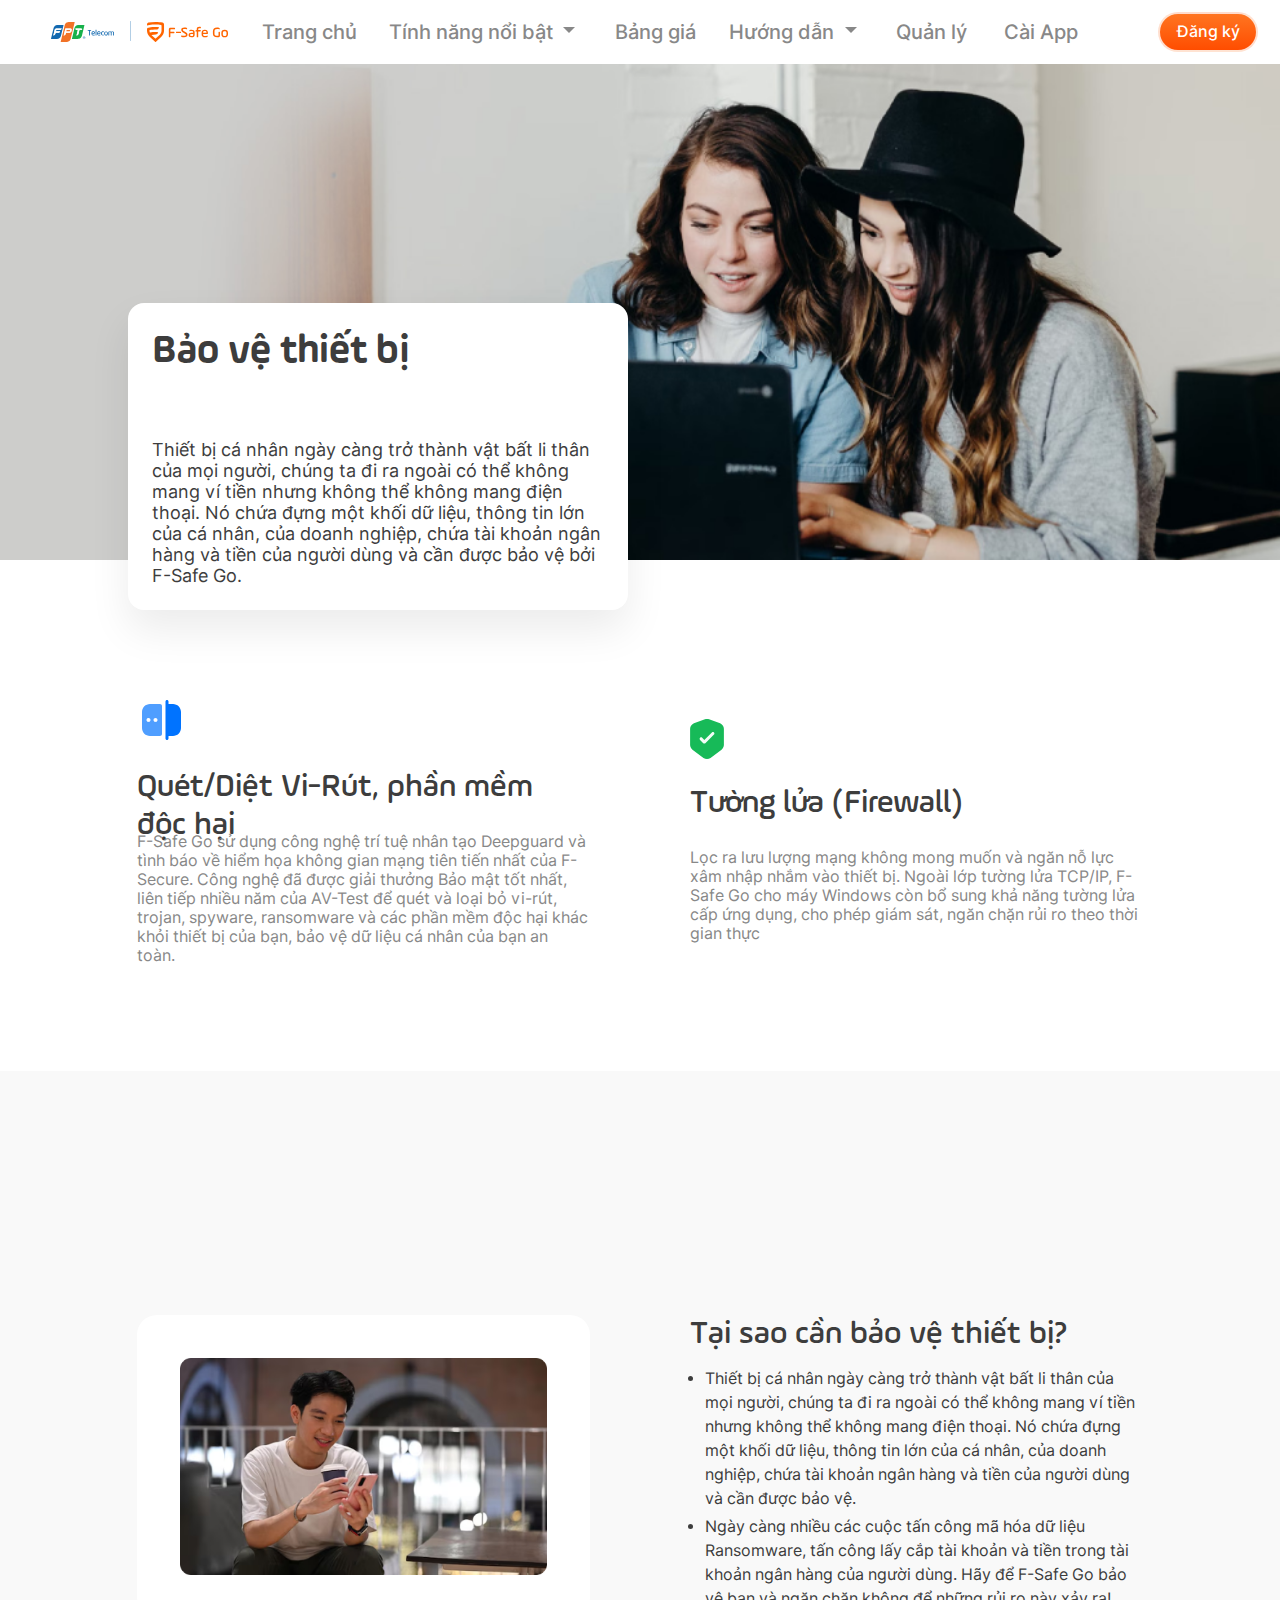
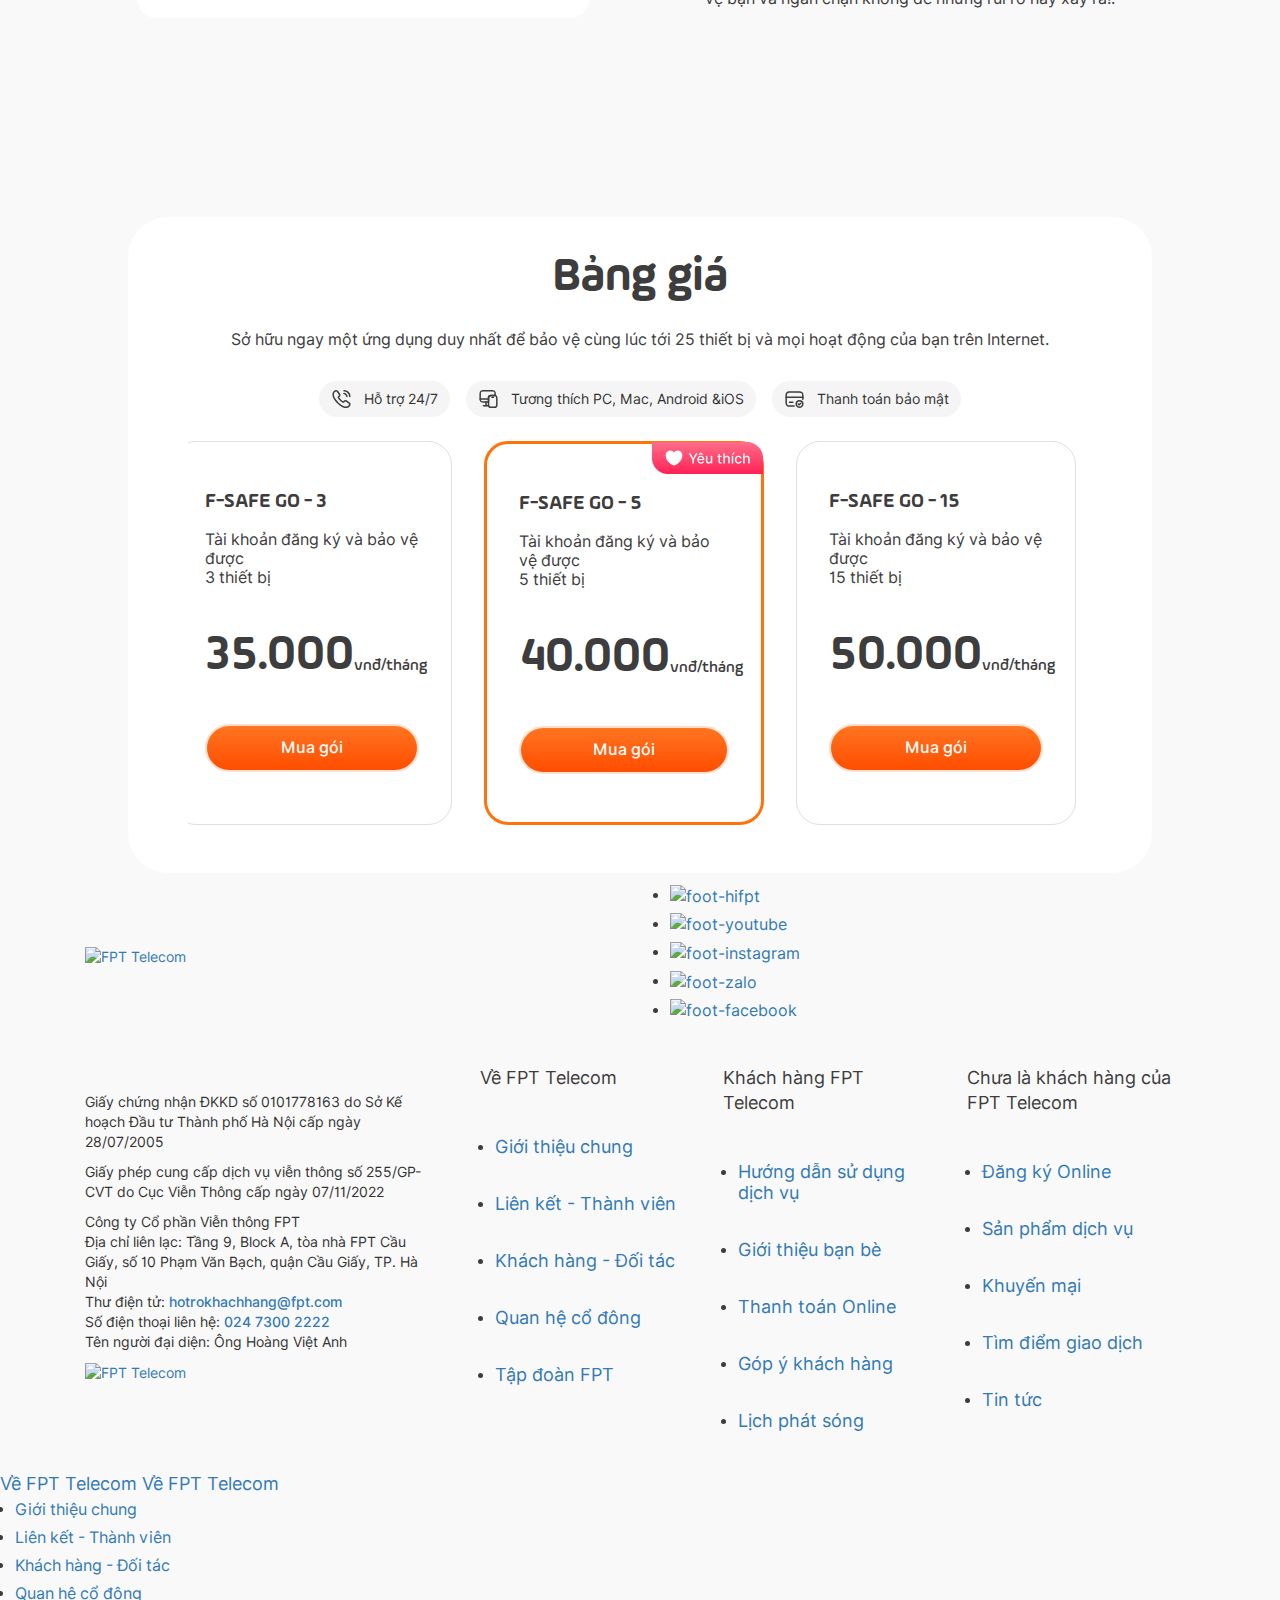
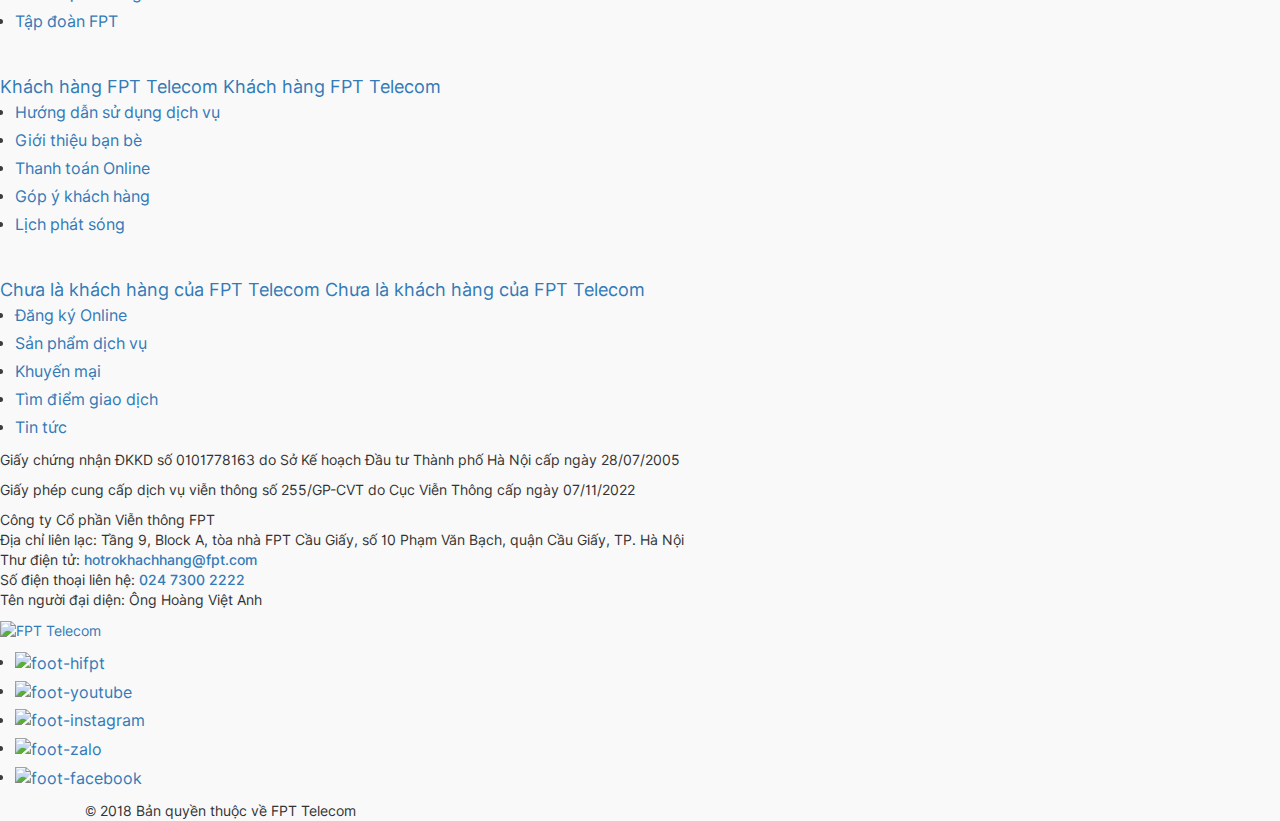
==== commit 62951df2: "update code" ====
--- a/page-detail-1.html
+++ b/page-detail-1.html
@@ -5,7 +5,7 @@
     <meta charset="UTF-8">
     <title>F-Safe Go, Online an toàn mọi khoảnh khắc</title>
     <meta name="description"
-        content="F-Safe go: Giải pháp bảo mật toàn diện cho cả gia đình – hợp tác giữa FPT Telecom và Tập đoàn bảo mật F-Secure số 1 tại Phần Lan, đã đạt giải Bảo mật tốt nhất từ AV-Test - giúp bảo vệ các thiết bị Máy tính và Điện thoại khỏi các cuộc tấn công mạng và bảo vệ quyền riêng tư, cũng như dữ liệu cá nhân của người dùng trước các hiểm họa mất an toàn từ Internet." />
+        content="F-Safe Go: giải pháp Internet an toàn - giúp bảo vệ thiết bị của bạn khỏi Vi-rút, phần mềm độc hại, lừa đảo, ứng dụng theo dõi và các mối đe dọa trực tuyến khác." />
     <meta name="keywords" content="Fsafe go, phần mềm diệt virus, phần mềm quét virus" />
     <meta name="author" content="FPT Telecom" />
     <!-- Mobile Specific Meta -->
@@ -14,22 +14,26 @@
     <link rel="shortcut icon" href="./assets/image/favicon.ico" />
     <meta name="msapplication-TileColor" content="#ffffff">
     <meta name="theme-color" content="#ffffff">
-    <meta name="keywords" content="Hi FPT, hifpt, FPT Telecom, F-Safe Go, FSafeGo , FSafe Go" />
+    <meta name="keywords" content="Hi FPT, hifpt, FPT Telecom, f-safe go, FSafeGo , FSafe Go, Bảo vệ mạng" />
     <meta property="og:url" content="">
     <meta property="og:type" content="article">
-    <meta property="og:title" content="Đăng ký online F-Safe Go dễ dàng, bảo đảm online an toàn">
+    <meta property="og:title" content="Đăng ký F-Safe Go dễ dàng, đảm bảo Internet an toàn">
     <meta property="og:description"
-        content="F-Safe go: Giải pháp bảo mật toàn diện cho cả gia đình – hợp tác giữa FPT Telecom và Tập đoàn bảo mật F-Secure số 1 tại Phần Lan, đã đạt giải Bảo mật tốt nhất từ AV-Test - giúp bảo vệ các thiết bị Máy tính và Điện thoại khỏi các cuộc tấn công mạng và bảo vệ quyền riêng tư, cũng như dữ liệu cá nhân của người dùng trước các hiểm họa mất an toàn từ Internet.">
-    <meta property="og:image" content="./favicons/thumb-web.png">
-    <link href="https://cdn.jsdelivr.net/npm/bootstrap@5.3.2/dist/css/bootstrap.min.css" rel="stylesheet"
-        integrity="sha384-T3c6CoIi6uLrA9TneNEoa7RxnatzjcDSCmG1MXxSR1GAsXEV/Dwwykc2MPK8M2HN" crossorigin="anonymous" />
-    <script src="https://cdn.jsdelivr.net/npm/bootstrap@5.3.2/dist/js/bootstrap.bundle.min.js"
-        integrity="sha384-C6RzsynM9kWDrMNeT87bh95OGNyZPhcTNXj1NW7RuBCsyN/o0jlpcV8Qyq46cDfL"
+        content="F-Safe Go: giải pháp Internet an toàn - giúp bảo vệ thiết bị của bạn khỏi Vi-rút, phần mềm độc hại, lừa đảo, ứng dụng theo dõi và các mối đe dọa trực tuyến khác.">
+    <meta property="og:image" content="https://hi-static.fpt.vn/sys/hifpt/pnc_pdx/img/banner-fsafe-go.png" />
+    <meta property="og:image:type" content="image/png" />
+    <meta property="og:image:width" content="436" />
+    <meta property="og:image:height" content="228" />
+    <link rel="stylesheet" href="./assets/bootstrap/css/bootstrap.min.css">
+    <link rel="stylesheet" href="https://cdnjs.cloudflare.com/ajax/libs/animate.css/4.1.1/animate.min.css" />
+    <script src="https://cdn.jsdelivr.net/npm/jquery@3.5.1/dist/jquery.slim.min.js"
+        integrity="sha384-DfXdz2htPH0lsSSs5nCTpuj/zy4C+OGpamoFVy38MVBnE+IbbVYUew+OrCXaRkfj"
         crossorigin="anonymous"></script>
-    <link rel="stylesheet" href="https://cdnjs.cloudflare.com/ajax/libs/animate.css/4.1.1/animate.min.css" />
-    <script src="https://cdn.jsdelivr.net/npm/jquery@3.7.1/dist/jquery.slim.min.js"></script>
+    <script src="./assets/bootstrap/js/bootstrap.min.js"></script>
+
     <link rel="stylesheet" type="text/css" href="./assets/css/bootstrap.min.css">
     <link rel="stylesheet" type="text/css" href="./assets/css/style.css" />
+    <link rel="stylesheet" type="text/css" href="./assets/css/popup-left.css" />
     <link href="https://fpt.vn/assets/frontend/css/font-face.min.css" rel="stylesheet" type="text/css" />
     <link href="https://fpt.vn/assets/frontend/css/font-awesome.min.css" rel="stylesheet" type="text/css" />
 
@@ -45,27 +49,37 @@
             padding-bottom: 10px;
         }
     </style>
+    <script src="https://kjur.github.io/jsrsasign/jsrsasign-latest-all-min.js"></script>
     <script src="https://fpt.vn/assets/frontend/js/jquery-2.2.3.min.js" type="text/javascript"></script>
     <script src="./assets/owl.carousel/owl.carousel.min.js" type="text/javascript"></script>
     <script src="https://fpt.vn/assets/assetv2/owl.carousel/owl-inet.js" type="text/javascript"></script>
     <link rel="stylesheet" type="text/css" href="./assets/css/page-content.css" />
-
-
     <script src="./assets/js/main.js"></script>
     <script src="./assets/js/menu.js"></script>
     <script src="./assets/js/url.js"></script>
+    <script src="./assets/js/setup-tracking.js"></script>
+    <script src="./assets/js/custom.js"></script>
+
 
 </head>
 
 <body>
     <header>
+        <a class="icon-left-menu" id="openModalBtn">
+            <svg xmlns="http://www.w3.org/2000/svg" width="24" height="24" viewBox="0 0 24 24" fill="none"
+                style="margin-bottom: 0">
+                <path d="M3 7H21" stroke="#3D3D3D" stroke-width="1.5" stroke-linecap="round" />
+                <path d="M3 12H21" stroke="#3D3D3D" stroke-width="1.5" stroke-linecap="round" />
+                <path d="M3 17H21" stroke="#3D3D3D" stroke-width="1.5" stroke-linecap="round" />
+            </svg>
+        </a>
         <div class="header-title">
             <div class="logo-header">
-                <a href="https://fpt.vn/vi">
+                <a onclick="goto('https://shop.fpt.vn/#sec-combo-skycam',1)">
                     <img src="./assets/image/header/logo-fpt.svg" alt="logo-fpt" width="auto" height="64">
                 </a>
                 <img src="./assets/image/header/logo-center.svg" alt="logo-center" style="padding: 0 16px;">
-                <a href="/">
+                <a onclick="goto('/',1)">
                     <img src="./assets/image/header/logo-fsafe-go.svg" alt="logo-fsafe-go" width="auto" height="64">
                 </a>
             </div>
@@ -74,57 +88,162 @@
                     <div class="collapse navbar-collapse" id="navbarNavDropdown">
                         <ul class="navbar-nav">
                             <li class="nav-item">
-                                <a class="nav-link" aria-current="page" href="/">Trang chủ</a>
-                            </li>
-                            <li class="nav-item dropdown">
-                                <a class="nav-link dropdown-toggle" role="button" data-bs-toggle="dropdown"
+                                <a class="nav-link" aria-current="page" onclick="goto('/',1)">Trang chủ</a>
+                            </li>
+                            <li class="nav-item dropdown" style="width:200px;">
+                                <a class="nav-link dropdown-toggle" href="#" role="button" data-bs-toggle="dropdown"
                                     aria-expanded="false">
                                     Tính năng nổi bật
                                 </a>
-                                <ul class="dropdown-menu">
-                                    <li><a class="dropdown-item" href="/page-detail-1.html">Bảo vệ truy cập trên
+                                <ul class="dropdown-menu" style="border-radius: 12px;">
+                                    <li><a class="dropdown-item" onclick="goto('/page-detail-3.html',1)">Bảo vệ truy cập
+                                            trên
                                             Browser</a></li>
-                                    <li><a class="dropdown-item" href="/page-detail-2.html">Ngăn nguy cơ lộ dữ liệu cá
+                                    <li><a class="dropdown-item" onclick="goto('/page-detail-2.html',1)">Ngăn nguy cơ lộ
+                                            dữ liệu cá
                                             nhân</a></li>
-                                    <li><a class="dropdown-item" href="/page-detail-3.html">Chống theo dõi với VPN</a>
+                                    <li><a class="dropdown-item" onclick="goto('/page-detail-4.html',1)">Chống theo dõi
+                                            với VPN</a>
                                     </li>
-                                    <li><a class="dropdown-item" href="/page-detail-4.html">Bảo vệ thiết bị</a></li>
-                                    <li><a class="dropdown-item" href="/page-detail-5.html">Bảo vệ trẻ nhỏ</a></li>
+                                    <li><a class="dropdown-item" onclick="goto('/page-detail-1.html',1)">Bảo vệ thiết
+                                            bị</a></li>
+                                    <li><a class="dropdown-item" onclick="goto('/page-detail-5.html',1)">Bảo vệ trẻ
+                                            nhỏ</a></li>
                                 </ul>
                             </li>
                             <li class="nav-item">
-                                <a class="nav-link" href="#item-content-4">Bảng giá</a>
-                            </li>
-                            <li class="nav-item dropdown">
-                                <a class="nav-link dropdown-toggle" role="button" data-bs-toggle="dropdown"
+                                <a class="nav-link" onclick="goto('#item-content-4',1)">Bảng giá</a>
+                            </li>
+                            <li class="nav-item dropdown" style="width:130px;">
+                                <a class="nav-link dropdown-toggle" href="#" role="button" data-bs-toggle="dropdown"
                                     aria-expanded="false">
                                     Hướng dẫn
                                 </a>
-                                <ul class="dropdown-menu">
-                                    <li><a class="dropdown-item" href="/#item-content-5">Hướng dẫn đăng ký</a></li>
-                                    <li><a class="dropdown-item" href="/#item-content-6">FAQs</a></li>
+                                <ul class="dropdown-menu" style="border-radius: 12px;">
+                                    <li><a class="dropdown-item" onclick="goto('/#item-content-5',1)">Hướng
+                                            dẫn đăng ký</a></li>
+                                    <li><a class="dropdown-item" onclick="goto('/#item-content-6',1)">FAQs</a>
+                                    </li>
                                 </ul>
                             </li>
                             <li class="nav-item">
-                                <a class="nav-link" href="#">Quản lý</a>
-                            </li>
-                            <li class="nav-item">
-                                <a class="nav-link" href="#">Cài App</a>
+                                <a class="nav-link"
+                                    onclick="goto('https://safeavenue-jp.f-secure.com/iframe/-sso/fpt_telecom/',1)">Quản
+                                    lý</a>
+                            </li>
+                            <li class="nav-item" style="justify-content: left;">
+                                <a class="nav-link"
+                                    onclick="goto('https://safeavenue-jp.f-secure.com/iframe/-installers/fpt_telecom/',1)">Cài
+                                    App</a>
                             </li>
                         </ul>
                     </div>
                 </nav>
             </div>
             <div class="button-header">
-                <div class="button-header">
-                    <button id="scrollButton" target="_blank"
-                        onclick="goto('https://shop.fpt.vn/fsafe-go/register/fsafe-go-5d',1)">Đăng
-                        ký</button>
-                </div>
-            </div>
+                <button id="scrollButton" target="_blank"
+                    onclick="goto('https://shop.fpt.vn/fsafe-go/register/fsafe-go-5d',1)">Đăng
+                    ký</button>
+            </div>
+
+
         </div>
     </header>
-    <div class="body-top" style="margin-top: 80px;">
+    <div id="myModal" class="modal">
+        <div class="modal-content" style="width: 75%;">
+            <span class="close">&times;</span>
+            <div class="modal-body">
+                <a class="item-menu-modal" onclick="goto('/',1)">Trang chủ</a>
+                <a class="item-menu-modal toggle-feature" onclick="openToggle('toggle-feature')">Tính năng nỗi bật <div
+                        style="margin-left: 8px;"><svg class="icon-menu" xmlns="http://www.w3.org/2000/svg" width="16"
+                            height="17" viewBox="0 0 16 17" fill="none">
+                            <path
+                                d="M11.9465 5.95312H7.79316H4.05317C3.41317 5.95312 3.09317 6.72646 3.5465 7.17979L6.99983 10.6331C7.55317 11.1865 8.45317 11.1865 9.0065 10.6331L10.3198 9.31979L12.4598 7.17979C12.9065 6.72646 12.5865 5.95312 11.9465 5.95312Z"
+                                fill="#3D3D3D" />
+                        </svg></div></a>
+                <div class="plus-feature">
+                    <a class="item-menu-modal-plus" onclick="goto('/page-detail-1.html',1)">Bảo vệ truy cập trên Browser
+                        <div style="margin-left: 8px;" class="icon-menu"><svg xmlns="http://www.w3.org/2000/svg"
+                                width="16" height="17" viewBox="0 0 16 17" fill="none">
+                                <path
+                                    d="M5.45312 4.5535L5.45312 8.70684L5.45312 12.4468C5.45312 13.0868 6.22646 13.4068 6.67979 12.9535L10.1331 9.50017C10.6865 8.94683 10.6865 8.04683 10.1331 7.4935L8.81979 6.18017L6.67979 4.04017C6.22646 3.5935 5.45312 3.9135 5.45312 4.5535Z"
+                                    fill="#3D3D3D" />
+                            </svg></div>
+                    </a>
+                    <a class="item-menu-modal-plus" onclick="goto('/page-detail-2.html',1)">Ngăn nguy cơ lộ dữ liệu cá
+                        nhân
+                        <div style="margin-left: 8px;" class="icon-menu"><svg xmlns="http://www.w3.org/2000/svg"
+                                width="16" height="17" viewBox="0 0 16 17" fill="none">
+                                <path
+                                    d="M5.45312 4.5535L5.45312 8.70684L5.45312 12.4468C5.45312 13.0868 6.22646 13.4068 6.67979 12.9535L10.1331 9.50017C10.6865 8.94683 10.6865 8.04683 10.1331 7.4935L8.81979 6.18017L6.67979 4.04017C6.22646 3.5935 5.45312 3.9135 5.45312 4.5535Z"
+                                    fill="#3D3D3D" />
+                            </svg></div>
+                    </a>
+                    <a class="item-menu-modal-plus" onclick="goto('/page-detail-3.html',1)">Chống theo dõi với VPN
+                        <div style="margin-left: 8px;" class="icon-menu"><svg xmlns="http://www.w3.org/2000/svg"
+                                width="16" height="17" viewBox="0 0 16 17" fill="none">
+                                <path
+                                    d="M5.45312 4.5535L5.45312 8.70684L5.45312 12.4468C5.45312 13.0868 6.22646 13.4068 6.67979 12.9535L10.1331 9.50017C10.6865 8.94683 10.6865 8.04683 10.1331 7.4935L8.81979 6.18017L6.67979 4.04017C6.22646 3.5935 5.45312 3.9135 5.45312 4.5535Z"
+                                    fill="#3D3D3D" />
+                            </svg></div>
+                    </a>
+                    <a class="item-menu-modal-plus" onclick="goto('/page-detail-4.html',1)">Bảo vệ thiết bị
+                        <div style="margin-left: 8px;" class="icon-menu"><svg xmlns="http://www.w3.org/2000/svg"
+                                width="16" height="17" viewBox="0 0 16 17" fill="none">
+                                <path
+                                    d="M5.45312 4.5535L5.45312 8.70684L5.45312 12.4468C5.45312 13.0868 6.22646 13.4068 6.67979 12.9535L10.1331 9.50017C10.6865 8.94683 10.6865 8.04683 10.1331 7.4935L8.81979 6.18017L6.67979 4.04017C6.22646 3.5935 5.45312 3.9135 5.45312 4.5535Z"
+                                    fill="#3D3D3D" />
+                            </svg></div>
+                    </a>
+                    <a class="item-menu-modal-plus" onclick="goto('/page-detail-5.html',1)">Bảo vệ trẻ nhỏ
+                        <div style="margin-left: 8px;" class="icon-menu"><svg xmlns="http://www.w3.org/2000/svg"
+                                width="16" height="17" viewBox="0 0 16 17" fill="none">
+                                <path
+                                    d="M5.45312 4.5535L5.45312 8.70684L5.45312 12.4468C5.45312 13.0868 6.22646 13.4068 6.67979 12.9535L10.1331 9.50017C10.6865 8.94683 10.6865 8.04683 10.1331 7.4935L8.81979 6.18017L6.67979 4.04017C6.22646 3.5935 5.45312 3.9135 5.45312 4.5535Z"
+                                    fill="#3D3D3D" />
+                            </svg></div>
+                    </a>
+
+                </div>
+
+
+                <a class="item-menu-modal" onclick="goto('#item-content-4',1)">Bảng giá</a>
+                <a class="item-menu-modal toggle-guide" onclick="openToggle('toggle-guide')">Hướng dẫn <div
+                        style="margin-left: 8px;">
+                        <svg class="icon-menu2" xmlns="http://www.w3.org/2000/svg" width="16" height="17"
+                            viewBox="0 0 16 17" fill="none">
+                            <path
+                                d="M11.9465 5.95312H7.79316H4.05317C3.41317 5.95312 3.09317 6.72646 3.5465 7.17979L6.99983 10.6331C7.55317 11.1865 8.45317 11.1865 9.0065 10.6331L10.3198 9.31979L12.4598 7.17979C12.9065 6.72646 12.5865 5.95312 11.9465 5.95312Z"
+                                fill="#3D3D3D" />
+                        </svg>
+                    </div></a>
+                <div class="plus-guide">
+                    <a class="item-menu-modal-plus" onclick="goto('/#item-content-5',1)">Hướng dẫn đăng ký
+                        <div style="margin-left: 8px;" class="icon-menu"><svg xmlns="http://www.w3.org/2000/svg"
+                                width="16" height="17" viewBox="0 0 16 17" fill="none">
+                                <path
+                                    d="M5.45312 4.5535L5.45312 8.70684L5.45312 12.4468C5.45312 13.0868 6.22646 13.4068 6.67979 12.9535L10.1331 9.50017C10.6865 8.94683 10.6865 8.04683 10.1331 7.4935L8.81979 6.18017L6.67979 4.04017C6.22646 3.5935 5.45312 3.9135 5.45312 4.5535Z"
+                                    fill="#3D3D3D" />
+                            </svg></div>
+                    </a>
+                    <a class="item-menu-modal-plus" onclick="goto('/#item-content-6',1)">FAQs
+                        <div style="margin-left: 8px;" class="icon-menu"><svg xmlns="http://www.w3.org/2000/svg"
+                                width="16" height="17" viewBox="0 0 16 17" fill="none">
+                                <path
+                                    d="M5.45312 4.5535L5.45312 8.70684L5.45312 12.4468C5.45312 13.0868 6.22646 13.4068 6.67979 12.9535L10.1331 9.50017C10.6865 8.94683 10.6865 8.04683 10.1331 7.4935L8.81979 6.18017L6.67979 4.04017C6.22646 3.5935 5.45312 3.9135 5.45312 4.5535Z"
+                                    fill="#3D3D3D" />
+                            </svg></div>
+                    </a>
+                </div>
+                <a class="item-menu-modal"
+                    onclick="goto('https://safeavenue-jp.f-secure.com/iframe/-sso/fpt_telecom/',1)">Quản lý</a>
+                <a class="item-menu-modal"
+                    onclick="goto('https://safeavenue-jp.f-secure.com/iframe/-installers/fpt_telecom/',1)">Cài app</a>
+            </div>
+
+        </div>
+    </div>
+    <div class="body-top" style="margin-top:60px;">
         <div class="popup-content-top">
             <h1>Bảo vệ thiết bị</h1>
             <h4>Thiết bị cá nhân ngày càng trở thành vật bất li thân của mọi người, chúng ta đi ra ngoài có thể không
@@ -174,7 +293,7 @@
     </div>
     <div class="body-content-page-detail">
         <div style="height: 160px;" id="item-1"></div>
-        <div class="page-content item-2">
+        <div class="page-content item-2 goscroll" data-anitype="animate__fadeInp">
             <div class='row' style="align-items: start;">
                 <div class="col-6">
                     <div class="img-col-6">
@@ -202,9 +321,10 @@
         </div>
 
         <div style="height: 120px;" id="item-content-4"></div>
-        <div class="item-content item-content-4">
+        <div class="item-content item-content-4 goscroll" data-anitype="animate__fadeInUp">
             <h2 style="font-size: 48px;text-align: center;">Bảng giá</h2>
-            <h5 style="text-align: center;">Sở hữu ngay một ứng dụng duy nhất để bảo vệ cùng lúc tới 25 thiết bị và mọi
+            <h5 style="text-align: center;     padding-top: 24px !important;">Sở hữu ngay một ứng dụng duy nhất để bảo
+                vệ cùng lúc tới 25 thiết bị và mọi
                 hoạt động của bạn
                 trên Internet.</h5>
             <div class="content-payment-4">
@@ -256,7 +376,7 @@
             </div>
         </div>
     </div>
-    <footer class="footer">
+    <footer class="footer  goscroll" data-anitype="animate__fadeIn">
         <div class="container link-footer-desktop">
             <div class="row row-fptlogo">
                 <div class="col-sm-6">
@@ -272,35 +392,35 @@
                             <a href="https://fpt.vn/hifpt.php" style="margin: 0" target="_blank">
                                 <img class="icon"
                                     src="https://fpt.vn/storage/upload/images/menus/social-network/foot-hifpt.png"
-                                    alt="" />
+                                    alt="foot-hifpt" />
                             </a>
                         </li>
                         <li>
                             <a href="https://www.youtube.com/user/likefpt" style="margin: 0" target="_blank">
                                 <img class="icon"
                                     src="https://fpt.vn/storage/upload/images/menus/social-network/foot-youtube.png"
-                                    alt="" />
+                                    alt="foot-youtube" />
                             </a>
                         </li>
                         <li>
                             <a href="https://www.instagram.com/fpt.telecom/" style="margin: 0" target="_blank">
                                 <img class="icon"
                                     src="https://fpt.vn/storage/upload/images/menus/social-network/foot-instagram.png"
-                                    alt="" />
+                                    alt="foot-instagram" />
                             </a>
                         </li>
                         <li>
                             <a href="http://zalo.me/fpttelecom" style="margin: 0" target="_blank">
                                 <img class="icon"
                                     src="https://fpt.vn/storage/upload/images/menus/social-network/foot-zalo.png"
-                                    alt="" />
+                                    alt="foot-zalo" />
                             </a>
                         </li>
                         <li>
                             <a href="https://www.facebook.com/FptTelecom/" style="margin: 0" target="_blank">
                                 <img class="icon"
                                     src="https://fpt.vn/storage/upload/images/menus/social-network/foot-facebook.png"
-                                    alt="" />
+                                    alt="foot-facebook" />
                             </a>
                         </li>
                     </ul>
@@ -631,34 +751,36 @@
                     <li>
                         <a href="https://fpt.vn/hifpt.php" style="margin: 0" target="_blank">
                             <img class="icon"
-                                src="https://fpt.vn/storage/upload/images/menus/social-network/foot-hifpt.png" alt="" />
+                                src="https://fpt.vn/storage/upload/images/menus/social-network/foot-hifpt.png"
+                                alt="foot-hifpt" />
                         </a>
                     </li>
                     <li>
                         <a href="https://www.youtube.com/user/likefpt" style="margin: 0" target="_blank">
                             <img class="icon"
                                 src="https://fpt.vn/storage/upload/images/menus/social-network/foot-youtube.png"
-                                alt="" />
+                                alt="foot-youtube" />
                         </a>
                     </li>
                     <li>
                         <a href="https://www.instagram.com/fpt.telecom/" style="margin: 0" target="_blank">
                             <img class="icon"
                                 src="https://fpt.vn/storage/upload/images/menus/social-network/foot-instagram.png"
-                                alt="" />
+                                alt="foot-instagram" />
                         </a>
                     </li>
                     <li>
                         <a href="http://zalo.me/fpttelecom" style="margin: 0" target="_blank">
                             <img class="icon"
-                                src="https://fpt.vn/storage/upload/images/menus/social-network/foot-zalo.png" alt="" />
+                                src="https://fpt.vn/storage/upload/images/menus/social-network/foot-zalo.png"
+                                alt="foot-zalo" />
                         </a>
                     </li>
                     <li>
                         <a href="https://www.facebook.com/FptTelecom/" style="margin: 0" target="_blank">
                             <img class="icon"
                                 src="https://fpt.vn/storage/upload/images/menus/social-network/foot-facebook.png"
-                                alt="" />
+                                alt="foot-facebook" />
                         </a>
                     </li>
                 </ul>
@@ -669,11 +791,61 @@
         </div>
     </footer>
 
-
     </div>
     </div>
 </body>
 <script>
+
+    setTimeout(() => {
+        openView('detail-1');
+    }, 1000);
+
+    const toggleFeatureLink = document.querySelector('.toggle-feature');
+    const plusFeatureElement = document.querySelector('.plus-feature');
+    const plusGuideElement = document.querySelector('.plus-guide');
+    const iconlement = document.querySelector('.icon-menu');
+    const iconlement2 = document.querySelector('.icon-menu2');
+    plusGuideElement.style.display = 'none';
+    plusFeatureElement.style.display = 'none';
+    function openToggle(str) {
+        if (str === 'toggle-feature') {
+            if (plusFeatureElement.style.display == 'none') {
+                plusFeatureElement.style.display = 'block';
+                iconlement.style.transform = 'rotate(270deg)';
+            } else {
+                plusFeatureElement.style.display = 'none';
+                iconlement.style.transform = 'rotate(0)';
+            }
+        } else {
+            if (plusGuideElement.style.display === 'none') {
+                plusGuideElement.style.display = 'block';
+                iconlement2.style.transform = 'rotate(270deg)';
+            } else {
+                plusGuideElement.style.display = 'none';
+                iconlement2.style.transform = 'rotate(0)';
+            }
+        }
+
+    };
+    // Get the modal element
+    var modal = document.getElementById("myModal");
+
+    // Get the button that opens the modal
+    var btn = document.getElementById("openModalBtn");
+
+    // Get the <span> element that closes the modal
+    var span = document.getElementsByClassName("close")[0];
+
+    // When the user clicks the button, open the modal
+    btn.onclick = function () {
+        modal.style.display = "block";
+    }
+    span.onclick = function () {
+        modal.style.display = "none";
+    }
+
+
+
     const container = document.querySelector('.container-row');
     const items4 = document.querySelectorAll('.item-4-price');
 
@@ -704,7 +876,7 @@
         var targetElement = document.getElementById('target');
         if (targetElement) {
             targetElement.scrollIntoView({ behavior: 'smooth' });
-        } console.log(targetElement);
+        }
     };
     document.getElementById('scrollButton').addEventListener('click', function () {
         var targetElement = document.getElementById('item-content-4');
@@ -712,18 +884,9 @@
             targetElement.scrollIntoView({ behavior: 'smooth' });
         }
     });
-
-    function goto(url, id) {
-        if (id === 2) {
-            window.open(
-                url,
-                '_blank'
-            );
-        } else {
-            window.location.href = url;
-        }
-
-    }
 </script>
+<noscript><img
+        src="https://countly.ansoft.com.vn/pixel.png?app_key=38411ce56827c1095de28e21e111f4b7fbec879f&begin_session=1"
+        width="auto" height="auto" /></noscript>
 
 </html>--- a/assets/css/style.css
+++ b/assets/css/style.css
@@ -8,10 +8,10 @@
 }
 @keyframes moveTopToBottom {
   from {
-    top: -50px; /* Điểm bắt đầu, phần tử nằm ngoài khung nhìn trên cùng */
+    top: -0px; /* Điểm bắt đầu, phần tử nằm ngoài khung nhìn trên cùng */
   }
   to {
-    top: 50px; /* Điểm kết thúc, phần tử xuống phía dưới cùng */
+    top: 40px; /* Điểm kết thúc, phần tử xuống phía dưới cùng */
   }
 }
 @keyframes moveBottomToTop {
@@ -20,6 +20,14 @@
   }
   to {
     top: -50px; /* Điểm kết thúc, phần tử đến trên cùng */
+  }
+}
+@keyframes moveLeftToRight0 {
+  from {
+    left: -50%; /* Điểm bắt đầu, phần tử nằm ngoài khung nhìn bên trái */
+  }
+  to {
+    left: -1px; /* Điểm kết thúc, phần tử đến bên phải */
   }
 }
 @keyframes moveLeftToRight {
@@ -145,6 +153,7 @@
 }
 a {
   text-decoration: none;
+  cursor: pointer;
 }
 html {
   background-image: url("../image/Homepage.png");
@@ -207,6 +216,7 @@
   font-style: normal;
   font-weight: 500;
   line-height: normal;
+  width: 100px;
 }
 .bg-body-tertiary {
   background-color: #fff !important;
@@ -221,32 +231,34 @@
 }
 .nav-link {
   color: var(--Icon-Text-Secondary);
-  font-size: 16px;
-  font-style: normal;
-  font-weight: 500;
-  line-height: normal;
-  margin: 0 16px;
+  font-size: 20px;
+  font-style: normal;
+  font-weight: 500;
+  line-height: normal;
+  margin: 0 !important;
+  padding: 0 !important;
 }
 .nav-link:active {
   color: var(--Brand-Blue-Primary) !important;
 }
 .nav-item {
-  width: 150px;
+  width: 130px;
   display: flex;
   justify-content: center;
   text-align: center;
+  margin-right: 8px;
 }
 .show.nav-link {
   color: var(--Brand-Blue-Primary) !important;
 }
 
 .dropdown-menu {
+  left: -40px !important;
   animation: moveTopToBottom 0.5s forwards;
   padding: var(--Medium);
   flex-direction: column;
   align-items: flex-start;
   gap: 16px;
-  border-radius: 12px;
   background: #fff;
   box-shadow: 0px 4px 16px 0px rgba(0, 0, 0, 0.16);
   border: none;
@@ -259,13 +271,14 @@
   font-weight: 500 !important;
   line-height: normal !important;
   padding: 16px 0 !important;
-  opacity: 0.5;
+  opacity: 1;
   border-bottom: 1px solid #e7e7e7;
 }
 li:last-child .dropdown-item {
   border-bottom: none;
 }
 .dropdown-item:hover {
+  border-bottom: 1px solid #e7e7e7 !important;
   opacity: 1;
   color: black;
   background-color: #fff;
@@ -316,7 +329,7 @@
   margin-top: 32px;
 }
 .button-click-lv1 img {
-  animation: 3s linear 2s infinite running buttonClickAnimation;
+  animation: 2s linear 0.5s infinite running buttonClickAnimation;
 }
 .item-content-2 {
   text-align: center;
@@ -606,6 +619,7 @@
   font-weight: 500;
   line-height: normal;
   margin: 0;
+  margin-bottom: 8px;
 }
 
 .item-content-5 {
@@ -683,6 +697,13 @@
   margin: 0;
   padding: 0 !important;
   height: 230px;
+
+  white-space: nowrap;
+  overflow: hidden;
+  text-overflow: ellipsis;
+  white-space: normal;
+  /* width: 200px; */
+  overflow: hidden;
 }
 
 .i6-cus h6 {
@@ -705,7 +726,7 @@
   display: grid;
   width: 100%;
   border-top: 1px solid #d1d1d1;
-  padding: 12px 16px;
+  padding: 40px 16px 12px;
   gap: 12px;
   align-self: stretch;
 }
@@ -718,7 +739,6 @@
 }
 
 .item-content-8 {
-  display: grid;
   justify-content: center;
 }
 .item-content-8 h2 {
@@ -759,6 +779,10 @@
   animation: rotateChevron 0.3s forwards;
 }
 @media only screen and (max-width: 1098px) {
+  .icon-left-menu {
+    display: block;
+    width: 50%;
+  }
   header img {
     height: 24px;
   }
@@ -783,9 +807,22 @@
     align-items: center;
     justify-content: center;
   }
+  .image-item-content-3,
+  .image-item-content-7 {
+    width: 100%;
+  }
+  .item-1-mobile {
+    display: block;
+  }
+  .item-1-pc {
+    display: none;
+  }
 }
 
 @media only screen and (min-width: 1099px) {
+  .icon-left-menu {
+    display: none;
+  }
   header img {
     height: 32px;
   }
@@ -803,6 +840,15 @@
   .col-6 {
     width: 50%;
   }
+  .item-1-mobile {
+    display: none;
+  }
+  .item-1-pc {
+    display: block;
+  }
+  .image-item-content-3 {
+    width: 80%;
+  }
 }
 .carousel-item {
   transition: transform 1s ease-in-out;
@@ -822,6 +868,9 @@
     left: 0px;
   }
   .item-content-1 .home-1 {
+    width: 100%;
+  }
+  .item-content-1 .content-text {
     width: 100%;
   }
   .item-content-2 .content-text {
@@ -844,33 +893,30 @@
   .item-content-4 {
     padding: 32px 24px !important;
   }
-  .image-item-content-3,
-  .image-item-content-7 {
-    width: 100%;
-  }
+
   .container-row {
     justify-content: normal;
   }
   .item-4-price {
     width: 100%;
   }
-  .item-1-mobile {
-    display: block;
-  }
-  .item-1-pc {
-    display: none;
-  }
+
   header {
     padding: 0.75rem 4%;
+    align-items: center;
   }
   .body-content {
     padding: 0.75rem 4%;
+    align-items: center;
   }
   .item-8-pc {
     display: none;
   }
   .item-8-mobile {
     display: block;
+  }
+  .item-content-8 {
+    display: grid;
   }
 }
 
@@ -898,7 +944,10 @@
     left: -100px;
   }
   .item-content-1 .home-1 {
-    width: 85%;
+    width: 100%;
+  }
+  .item-content-1 .content-text {
+    width: 75%;
   }
   .item-content-2 .content-text {
     padding: 0 15%;
@@ -915,6 +964,7 @@
     display: flex;
     align-items: center;
     justify-content: center;
+    padding-top: 24px !important;
   }
   .item-content-4 {
     padding: 32px 60px !important;
@@ -925,12 +975,7 @@
   .item-4-price {
     width: auto;
   }
-  .item-1-mobile {
-    display: none;
-  }
-  .item-1-pc {
-    display: block;
-  }
+
   header {
     padding: 0.75rem 8%;
   }
@@ -943,8 +988,41 @@
   .item-8-mobile {
     display: none;
   }
-}
-
+  .item-content-8 {
+    display: block;
+  }
+}
+
+@media (min-width: 1100px) and (max-width: 1300px) {
+  .icon-left-menu {
+    display: none;
+  }
+  header img {
+    height: 20px;
+  }
+  header .logo-header {
+    justify-content: start;
+    width: 100%;
+  }
+  header {
+    padding: 0.75rem 4%;
+  }
+}
+@media (min-width: 1300px) and (max-width: 1536px) {
+  .icon-left-menu {
+    display: none;
+  }
+  header img {
+    height: 24px;
+  }
+  header .logo-header {
+    justify-content: start;
+    width: 100%;
+  }
+  header {
+    padding: 0.75rem 6%;
+  }
+}
 .carousel-inner .carousel-item-end,
 .carousel-inner .carousel-item-start {
   transform: translateX(0);
@@ -967,11 +1045,12 @@
   display: flex;
   padding: 48px 32px;
   flex-direction: column;
-  align-items: flex-start;
   border-radius: 24px;
   border: 1.5px solid #e0e0e0;
   background: #fff;
   margin: 16px;
+  width: 30%;
+  min-width: 280px;
 }
 .item-content-4 .col-text-price {
   display: flex;
--- a/assets/css/popup-left.css
+++ b/assets/css/popup-left.css
@@ -0,0 +1,126 @@
+/* The Modal (background) */
+.modal {
+  display: none;
+  position: fixed;
+  z-index: 1;
+  left: 0;
+  top: 0;
+  width: 100%;
+  height: 100%;
+  z-index: 1050;
+  overflow: auto;
+  background-color: rgba(0, 0, 0, 0.5); /* Black background with opacity */
+  border-radius: 0;
+  outline: none;
+  -webkit-box-shadow: none;
+  box-shadow: none;
+}
+
+/* Modal Content */
+.modal-content {
+  animation: moveLeftToRight0 0.5s forwards;
+  position: absolute;
+  background-color: #fefefe;
+  left: 0;
+  height: 100%;
+  bottom: 0;
+  padding: 60px 8px 16px;
+  border: none;
+  border-radius: 0;
+  outline: none;
+  -webkit-box-shadow: none;
+  box-shadow: none;
+  max-width: 308px;
+}
+
+/* Modal Header */
+.modal-header {
+  padding: 10px 16px;
+  background-color: #f7f7f7;
+}
+
+/* Modal Body */
+.modal-body {
+  padding: 16px;
+  height: 85vh;
+  overflow-y: auto;
+  overflow-x: hidden;
+}
+.item-menu-modal svg,
+.item-menu-modal-plus svg {
+  margin: 0;
+}
+.item-menu-modal {
+  width: 100%;
+  color: #3d3d3d;
+  font-size: 16px;
+  font-style: normal;
+  font-weight: 500;
+  line-height: normal;
+  display: flex;
+  padding: 16px 0;
+}
+.item-menu-modal:active {
+  border-bottom: 1px solid #e7e7e7;
+  color: var(--Brand-Blue-Primary) !important;
+}
+a:focus,
+a:hover {
+  color: var(--Brand-Blue-Primary) !important;
+  border: none !important;
+}
+.item-menu-modal-plus {
+  width: 100%;
+  color: #3d3d3d;
+  font-size: 16px;
+  font-style: normal;
+  font-weight: 500;
+  line-height: normal;
+  display: flex;
+  margin: 0 16px;
+  padding: 16px 0;
+  border-bottom: 1px solid #e7e7e7;
+}
+.item-menu-modal-plus:last-child {
+  border-bottom: none;
+}
+.plus-feature,
+.plus-guide {
+  padding: 0 16px;
+  display: none;
+}
+/* .item-menu-modal:active .icon-menu {
+  transform: rotate(270deg);
+} */
+
+/* Modal Footer */
+.modal-footer {
+  padding: 10px 16px;
+  background-color: #f7f7f7;
+}
+
+/* Close Button */
+.close {
+  position: absolute;
+
+  right: -60px;
+  font-size: 32px;
+  color: #212529;
+  background: #fff;
+  border-radius: 50%;
+  opacity: 1;
+  width: 32px;
+  height: 34px;
+  text-align: center;
+  justify-content: center;
+}
+
+.close:hover,
+.close:focus {
+  color: black;
+  text-decoration: none;
+  cursor: pointer;
+}
+* {
+  font-family: "interFont", sans-serif;
+}
--- a/assets/css/page-content.css
+++ b/assets/css/page-content.css
@@ -6,6 +6,7 @@
   background-image: url("../image/page-detail/bg-page-top-1.png");
   background-repeat: no-repeat;
   background-size: cover;
+  background-position: right;
 }
 .body-top-2 {
   margin: auto;
@@ -15,6 +16,7 @@
   background-image: url("../image/page-detail/bg-page-top-2.png");
   background-repeat: no-repeat;
   background-size: cover;
+  background-position: right;
 }
 .body-top-3 {
   margin: auto;
@@ -24,6 +26,7 @@
   background-image: url("../image/page-detail/bg-page-top-3.png");
   background-repeat: no-repeat;
   background-size: cover;
+  background-position: right;
 }
 .body-top-4 {
   margin: auto;
@@ -33,6 +36,7 @@
   background-image: url("../image/page-detail/bg-page-top-4.png");
   background-repeat: no-repeat;
   background-size: cover;
+  background-position: right;
 }
 .body-top-5 {
   margin: auto;
@@ -42,11 +46,12 @@
   background-image: url("../image/page-detail/bg-page-top-5.png");
   background-repeat: no-repeat;
   background-size: cover;
+  background-position: right;
 }
 
 .popup-content-top {
   width: 500px;
-  padding: 16px;
+  padding: 24px;
   z-index: 1000;
   position: absolute;
   background: #fff;
@@ -55,6 +60,9 @@
   bottom: -10%;
   box-shadow: 0px 20px 40px 0px rgba(0, 0, 0, 0.08);
 }
+.popup-content-top h4 {
+  margin-top: 32px !important;
+}
 .popup-content-top h1 {
   color: #3d3d3d;
   font-family: "VL-AmpleSoft", sans-serif !important;
@@ -71,6 +79,9 @@
 
 .page-content {
   margin: auto;
+}
+.page-content li {
+  list-style: disc;
 }
 .item-1 {
   /* margin: 60px 0; */
@@ -92,7 +103,7 @@
 h3 {
   color: #3d3d3d;
   font-family: "VL-AmpleSoft", sans-serif !important;
-  font-size: 24px;
+  font-size: 32px;
   font-style: normal;
   font-weight: 500;
   line-height: normal;
@@ -128,6 +139,7 @@
   font-style: normal;
   font-weight: 400;
   line-height: normal;
+  margin-top: 16px;
 }
 .img-col-6 {
   padding: 40px;
@@ -240,7 +252,7 @@
   }
   .popup-content-top {
     width: 500px !important;
-    left: 8%;
+    left: 10%;
     bottom: -10%;
     transform: none;
   }
@@ -248,9 +260,13 @@
     padding: 120px 8% 80px;
   }
   h3 {
-    height: 36px;
+    height: 48px;
   }
   .col-6 {
     padding: 0 50px;
   }
 }
+
+.item-content-4 {
+  margin: 0 10%;
+}
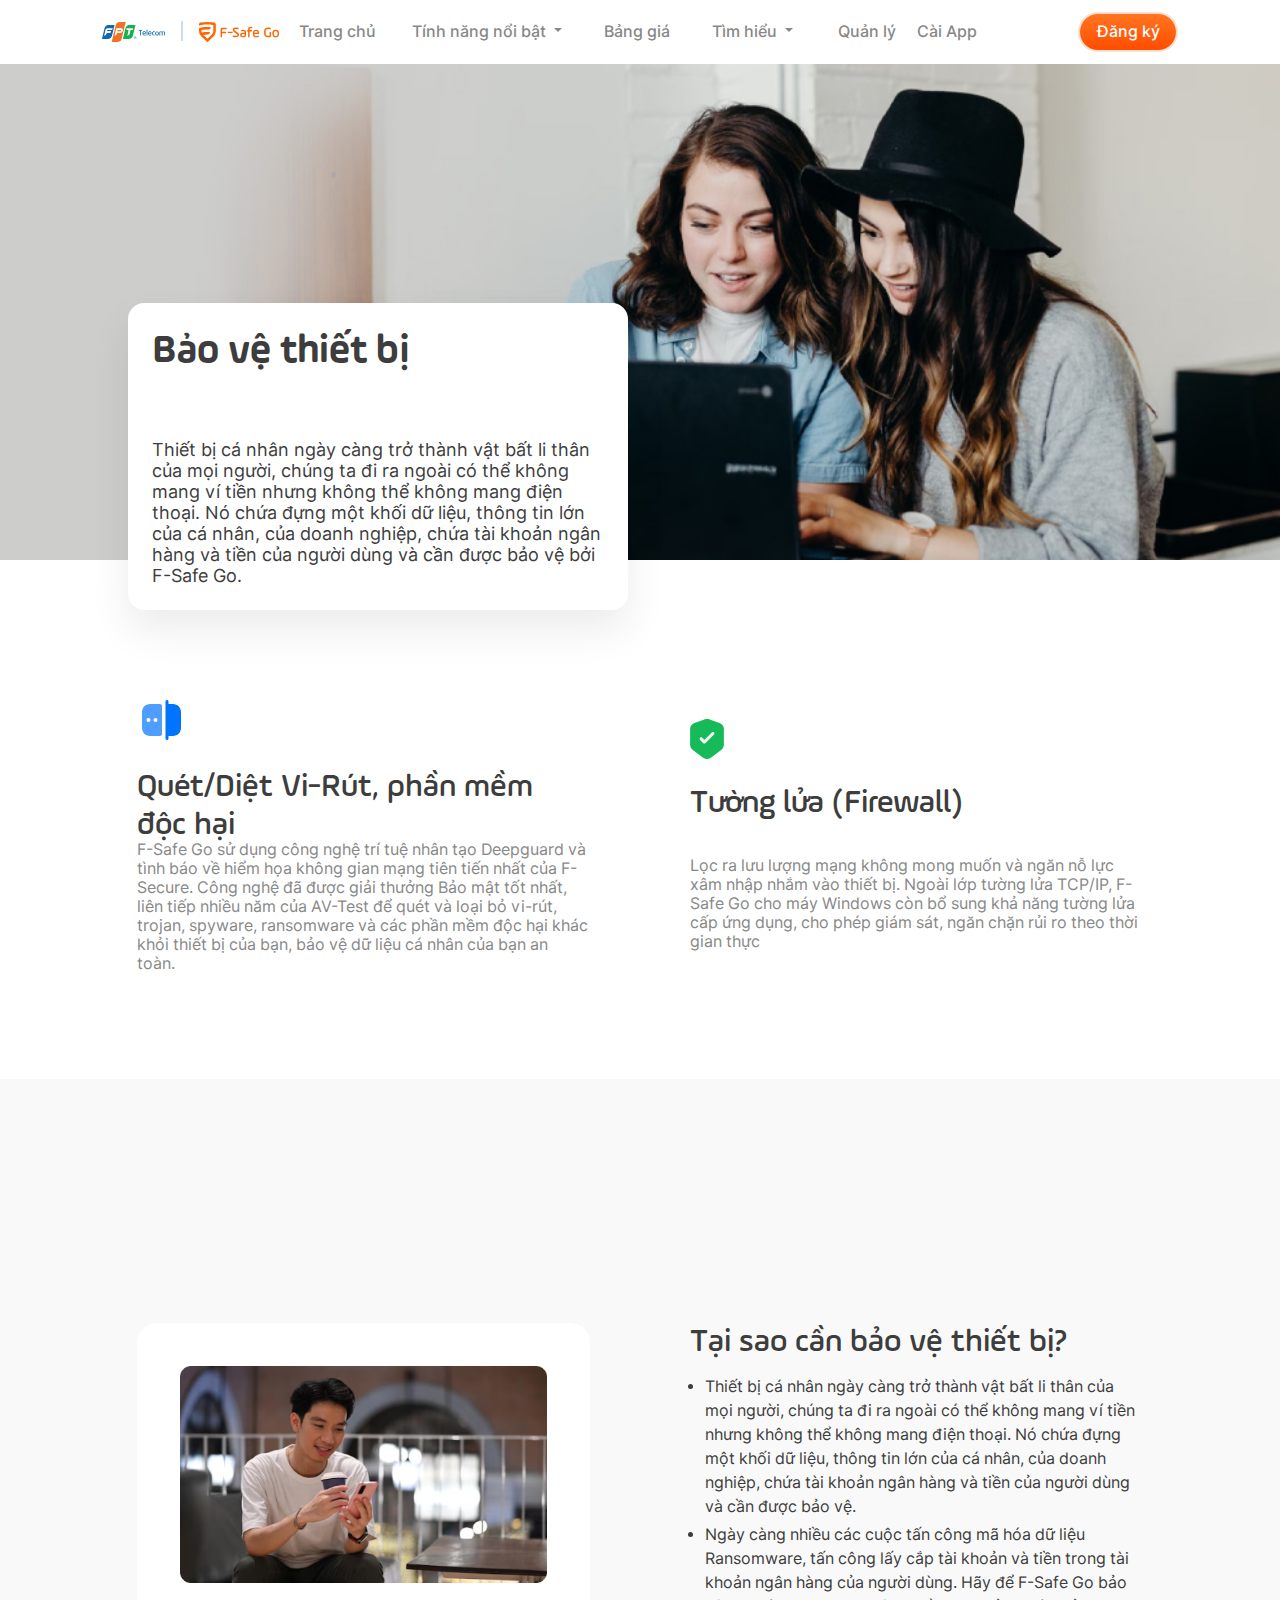
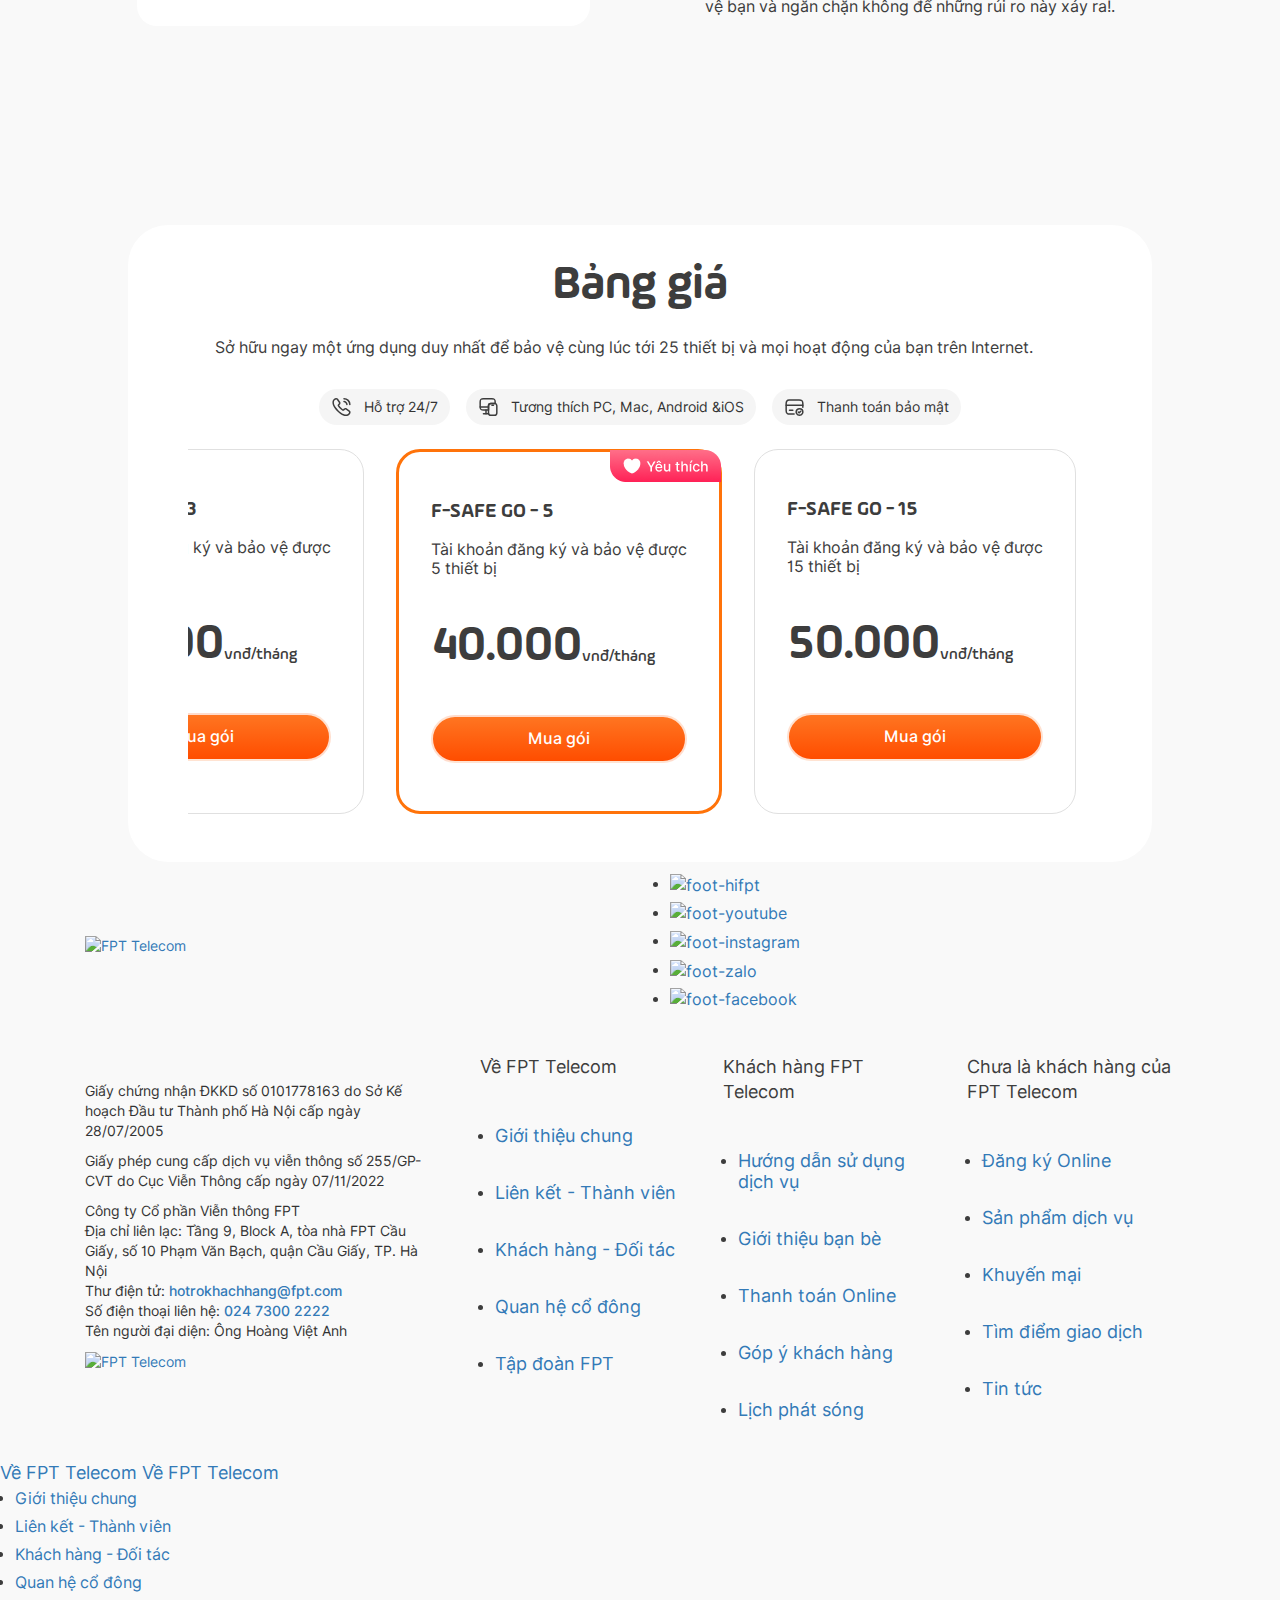
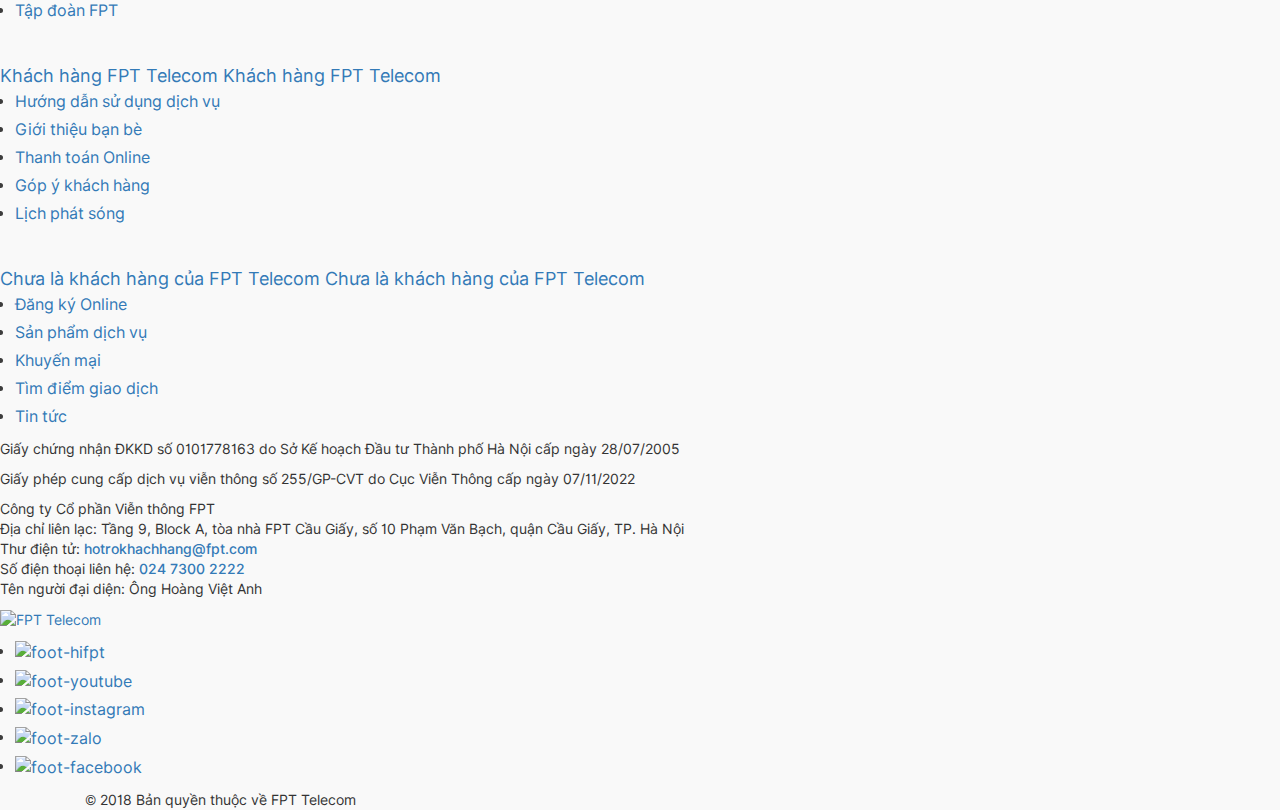
==== commit 6575300a: "update code" ====
--- a/page-detail-1.html
+++ b/page-detail-1.html
@@ -99,10 +99,9 @@
                                     <li><a class="dropdown-item" onclick="goto('/page-detail-3.html',1)">Bảo vệ truy cập
                                             trên
                                             Browser</a></li>
-                                    <li><a class="dropdown-item" onclick="goto('/page-detail-2.html',1)">Ngăn nguy cơ lộ
-                                            dữ liệu cá
-                                            nhân</a></li>
-                                    <li><a class="dropdown-item" onclick="goto('/page-detail-4.html',1)">Chống theo dõi
+                                    <li><a class="dropdown-item" onclick="goto('/page-detail-4.html',1)">Cảnh báo lộ dữ
+                                            liệu</a></li>
+                                    <li><a class="dropdown-item" onclick="goto('/page-detail-2.html',1)">Chống theo dõi
                                             với VPN</a>
                                     </li>
                                     <li><a class="dropdown-item" onclick="goto('/page-detail-1.html',1)">Bảo vệ thiết
@@ -117,12 +116,14 @@
                             <li class="nav-item dropdown" style="width:130px;">
                                 <a class="nav-link dropdown-toggle" href="#" role="button" data-bs-toggle="dropdown"
                                     aria-expanded="false">
-                                    Hướng dẫn
+                                    Tìm hiểu
                                 </a>
                                 <ul class="dropdown-menu" style="border-radius: 12px;">
                                     <li><a class="dropdown-item" onclick="goto('/#item-content-5',1)">Hướng
                                             dẫn đăng ký</a></li>
-                                    <li><a class="dropdown-item" onclick="goto('/#item-content-6',1)">FAQs</a>
+                                    <li><a class="dropdown-item" onclick="goto('/#item-content-6',1)">Đánh giá</a>
+                                    </li>
+                                    <li><a class="dropdown-item" onclick="goto('/#item-content-7',1)">FAQs</a>
                                     </li>
                                 </ul>
                             </li>
@@ -151,89 +152,26 @@
     </header>
     <div id="myModal" class="modal">
         <div class="modal-content" style="width: 75%;">
-            <span class="close">&times;</span>
+            <span class="close"><img src="./assets/image/content/close-circle.png" alt="close-circle" width="auto"
+                    height="auto"></span>
             <div class="modal-body">
                 <a class="item-menu-modal" onclick="goto('/',1)">Trang chủ</a>
-                <a class="item-menu-modal toggle-feature" onclick="openToggle('toggle-feature')">Tính năng nỗi bật <div
-                        style="margin-left: 8px;"><svg class="icon-menu" xmlns="http://www.w3.org/2000/svg" width="16"
-                            height="17" viewBox="0 0 16 17" fill="none">
-                            <path
-                                d="M11.9465 5.95312H7.79316H4.05317C3.41317 5.95312 3.09317 6.72646 3.5465 7.17979L6.99983 10.6331C7.55317 11.1865 8.45317 11.1865 9.0065 10.6331L10.3198 9.31979L12.4598 7.17979C12.9065 6.72646 12.5865 5.95312 11.9465 5.95312Z"
-                                fill="#3D3D3D" />
-                        </svg></div></a>
+                <a class="item-menu-modal toggle-feature" onclick="openToggle('toggle-feature')">Tính năng nỗi bật </a>
                 <div class="plus-feature">
-                    <a class="item-menu-modal-plus" onclick="goto('/page-detail-1.html',1)">Bảo vệ truy cập trên Browser
-                        <div style="margin-left: 8px;" class="icon-menu"><svg xmlns="http://www.w3.org/2000/svg"
-                                width="16" height="17" viewBox="0 0 16 17" fill="none">
-                                <path
-                                    d="M5.45312 4.5535L5.45312 8.70684L5.45312 12.4468C5.45312 13.0868 6.22646 13.4068 6.67979 12.9535L10.1331 9.50017C10.6865 8.94683 10.6865 8.04683 10.1331 7.4935L8.81979 6.18017L6.67979 4.04017C6.22646 3.5935 5.45312 3.9135 5.45312 4.5535Z"
-                                    fill="#3D3D3D" />
-                            </svg></div>
-                    </a>
-                    <a class="item-menu-modal-plus" onclick="goto('/page-detail-2.html',1)">Ngăn nguy cơ lộ dữ liệu cá
-                        nhân
-                        <div style="margin-left: 8px;" class="icon-menu"><svg xmlns="http://www.w3.org/2000/svg"
-                                width="16" height="17" viewBox="0 0 16 17" fill="none">
-                                <path
-                                    d="M5.45312 4.5535L5.45312 8.70684L5.45312 12.4468C5.45312 13.0868 6.22646 13.4068 6.67979 12.9535L10.1331 9.50017C10.6865 8.94683 10.6865 8.04683 10.1331 7.4935L8.81979 6.18017L6.67979 4.04017C6.22646 3.5935 5.45312 3.9135 5.45312 4.5535Z"
-                                    fill="#3D3D3D" />
-                            </svg></div>
-                    </a>
-                    <a class="item-menu-modal-plus" onclick="goto('/page-detail-3.html',1)">Chống theo dõi với VPN
-                        <div style="margin-left: 8px;" class="icon-menu"><svg xmlns="http://www.w3.org/2000/svg"
-                                width="16" height="17" viewBox="0 0 16 17" fill="none">
-                                <path
-                                    d="M5.45312 4.5535L5.45312 8.70684L5.45312 12.4468C5.45312 13.0868 6.22646 13.4068 6.67979 12.9535L10.1331 9.50017C10.6865 8.94683 10.6865 8.04683 10.1331 7.4935L8.81979 6.18017L6.67979 4.04017C6.22646 3.5935 5.45312 3.9135 5.45312 4.5535Z"
-                                    fill="#3D3D3D" />
-                            </svg></div>
-                    </a>
-                    <a class="item-menu-modal-plus" onclick="goto('/page-detail-4.html',1)">Bảo vệ thiết bị
-                        <div style="margin-left: 8px;" class="icon-menu"><svg xmlns="http://www.w3.org/2000/svg"
-                                width="16" height="17" viewBox="0 0 16 17" fill="none">
-                                <path
-                                    d="M5.45312 4.5535L5.45312 8.70684L5.45312 12.4468C5.45312 13.0868 6.22646 13.4068 6.67979 12.9535L10.1331 9.50017C10.6865 8.94683 10.6865 8.04683 10.1331 7.4935L8.81979 6.18017L6.67979 4.04017C6.22646 3.5935 5.45312 3.9135 5.45312 4.5535Z"
-                                    fill="#3D3D3D" />
-                            </svg></div>
-                    </a>
-                    <a class="item-menu-modal-plus" onclick="goto('/page-detail-5.html',1)">Bảo vệ trẻ nhỏ
-                        <div style="margin-left: 8px;" class="icon-menu"><svg xmlns="http://www.w3.org/2000/svg"
-                                width="16" height="17" viewBox="0 0 16 17" fill="none">
-                                <path
-                                    d="M5.45312 4.5535L5.45312 8.70684L5.45312 12.4468C5.45312 13.0868 6.22646 13.4068 6.67979 12.9535L10.1331 9.50017C10.6865 8.94683 10.6865 8.04683 10.1331 7.4935L8.81979 6.18017L6.67979 4.04017C6.22646 3.5935 5.45312 3.9135 5.45312 4.5535Z"
-                                    fill="#3D3D3D" />
-                            </svg></div>
-                    </a>
-
-                </div>
-
+                    <a class="item-menu-modal-plus" onclick="goto('/page-detail-3.html',1)">Bảo vệ truy cập trên
+                        Browser</a>
+                    <a class="item-menu-modal-plus" onclick="goto('/page-detail-4.html',1)">Cảnh báo lộ dữ liệu </a>
+                    <a class="item-menu-modal-plus" onclick="goto('/page-detail-2.html',1)">Chống theo dõi với VPN</a>
+                    <a class="item-menu-modal-plus" onclick="goto('/page-detail-1.html',1)">Bảo vệ thiết bị</a>
+                    <a class="item-menu-modal-plus" onclick="goto('/page-detail-5.html',1)">Bảo vệ trẻ nhỏ</a>
+                </div>
 
                 <a class="item-menu-modal" onclick="goto('#item-content-4',1)">Bảng giá</a>
-                <a class="item-menu-modal toggle-guide" onclick="openToggle('toggle-guide')">Hướng dẫn <div
-                        style="margin-left: 8px;">
-                        <svg class="icon-menu2" xmlns="http://www.w3.org/2000/svg" width="16" height="17"
-                            viewBox="0 0 16 17" fill="none">
-                            <path
-                                d="M11.9465 5.95312H7.79316H4.05317C3.41317 5.95312 3.09317 6.72646 3.5465 7.17979L6.99983 10.6331C7.55317 11.1865 8.45317 11.1865 9.0065 10.6331L10.3198 9.31979L12.4598 7.17979C12.9065 6.72646 12.5865 5.95312 11.9465 5.95312Z"
-                                fill="#3D3D3D" />
-                        </svg>
-                    </div></a>
+                <a class="item-menu-modal toggle-guide" onclick="openToggle('toggle-guide')">Tìm hiểu </a>
                 <div class="plus-guide">
-                    <a class="item-menu-modal-plus" onclick="goto('/#item-content-5',1)">Hướng dẫn đăng ký
-                        <div style="margin-left: 8px;" class="icon-menu"><svg xmlns="http://www.w3.org/2000/svg"
-                                width="16" height="17" viewBox="0 0 16 17" fill="none">
-                                <path
-                                    d="M5.45312 4.5535L5.45312 8.70684L5.45312 12.4468C5.45312 13.0868 6.22646 13.4068 6.67979 12.9535L10.1331 9.50017C10.6865 8.94683 10.6865 8.04683 10.1331 7.4935L8.81979 6.18017L6.67979 4.04017C6.22646 3.5935 5.45312 3.9135 5.45312 4.5535Z"
-                                    fill="#3D3D3D" />
-                            </svg></div>
-                    </a>
-                    <a class="item-menu-modal-plus" onclick="goto('/#item-content-6',1)">FAQs
-                        <div style="margin-left: 8px;" class="icon-menu"><svg xmlns="http://www.w3.org/2000/svg"
-                                width="16" height="17" viewBox="0 0 16 17" fill="none">
-                                <path
-                                    d="M5.45312 4.5535L5.45312 8.70684L5.45312 12.4468C5.45312 13.0868 6.22646 13.4068 6.67979 12.9535L10.1331 9.50017C10.6865 8.94683 10.6865 8.04683 10.1331 7.4935L8.81979 6.18017L6.67979 4.04017C6.22646 3.5935 5.45312 3.9135 5.45312 4.5535Z"
-                                    fill="#3D3D3D" />
-                            </svg></div>
-                    </a>
+                    <a class="item-menu-modal-plus" onclick="goto('/#item-content-5',1)">Hướng dẫn đăng ký</a>
+                    <a class="item-menu-modal-plus" onclick="goto('/#item-content-6',1)">Đánh giá</a>
+                    <a class="item-menu-modal-plus" onclick="goto('/#item-content-7',1)">FAQs </a>
                 </div>
                 <a class="item-menu-modal"
                     onclick="goto('https://safeavenue-jp.f-secure.com/iframe/-sso/fpt_telecom/',1)">Quản lý</a>
@@ -292,7 +230,7 @@
         </div>
     </div>
     <div class="body-content-page-detail">
-        <div style="height: 160px;" id="item-1"></div>
+        <div class="item-page-margin" id="item-1"></div>
         <div class="page-content item-2 goscroll" data-anitype="animate__fadeInp">
             <div class='row' style="align-items: start;">
                 <div class="col-6">
--- a/assets/css/style.css
+++ b/assets/css/style.css
@@ -229,9 +229,10 @@
   transform: rotate(180deg) !important;
   color: var(--Brand-Blue-Primary) !important;
 }
+
 .nav-link {
   color: var(--Icon-Text-Secondary);
-  font-size: 20px;
+  font-size: 16px;
   font-style: normal;
   font-weight: 500;
   line-height: normal;
@@ -242,7 +243,7 @@
   color: var(--Brand-Blue-Primary) !important;
 }
 .nav-item {
-  width: 130px;
+  width: 84px;
   display: flex;
   justify-content: center;
   text-align: center;
@@ -275,7 +276,7 @@
   border-bottom: 1px solid #e7e7e7;
 }
 li:last-child .dropdown-item {
-  border-bottom: none;
+  border-bottom: none !important;
 }
 .dropdown-item:hover {
   border-bottom: 1px solid #e7e7e7 !important;
@@ -388,6 +389,7 @@
   font-weight: 400 !important;
   line-height: normal !important;
   padding-top: 32px !important;
+  padding-right: 32px !important;
   margin: 0 !important;
 }
 h6 {
@@ -762,267 +764,6 @@
   right: -2px;
   border-radius: 0 16px 0 0;
 }
-
-.play-image-video {
-}
-/* Define the animation */
-@keyframes rotateChevron {
-  from {
-    transform: rotate(0deg);
-  }
-  to {
-    transform: rotate(10deg);
-  }
-}
-/* Apply the animation to the chevron icon */
-.collapse.show + .i3-collapse .bi-chevron-down {
-  animation: rotateChevron 0.3s forwards;
-}
-@media only screen and (max-width: 1098px) {
-  .icon-left-menu {
-    display: block;
-    width: 50%;
-  }
-  header img {
-    height: 24px;
-  }
-  header .logo-header {
-    justify-content: start;
-    width: 200%;
-  }
-  header .nav-header {
-    display: none;
-  }
-  .col-5 {
-    width: 100%;
-  }
-  .col-6 {
-    width: 100%;
-  }
-  .col-7 {
-    width: 100%;
-  }
-  .row {
-    display: flex;
-    align-items: center;
-    justify-content: center;
-  }
-  .image-item-content-3,
-  .image-item-content-7 {
-    width: 100%;
-  }
-  .item-1-mobile {
-    display: block;
-  }
-  .item-1-pc {
-    display: none;
-  }
-}
-
-@media only screen and (min-width: 1099px) {
-  .icon-left-menu {
-    display: none;
-  }
-  header img {
-    height: 32px;
-  }
-  header .logo-header {
-    justify-content: start;
-    width: 100%;
-  }
-  header .nav-header {
-    display: flex;
-  }
-  .row {
-    display: flex;
-    align-items: center;
-  }
-  .col-6 {
-    width: 50%;
-  }
-  .item-1-mobile {
-    display: none;
-  }
-  .item-1-pc {
-    display: block;
-  }
-  .image-item-content-3 {
-    width: 80%;
-  }
-}
-.carousel-item {
-  transition: transform 1s ease-in-out;
-}
-
-@media (max-width: 767px) {
-  .carousel-inner .carousel-item > div {
-    display: none !important;
-  }
-  .carousel-inner .carousel-item > div:first-child {
-    display: block !important;
-  }
-  .carousel-control-next {
-    right: 0px;
-  }
-  .carousel-control-prev {
-    left: 0px;
-  }
-  .item-content-1 .home-1 {
-    width: 100%;
-  }
-  .item-content-1 .content-text {
-    width: 100%;
-  }
-  .item-content-2 .content-text {
-    padding: 0 24px;
-  }
-  .item-content-2-left,
-  .item-content-2-right {
-    width: 92%;
-  }
-  .item-content-2 .item-content-2-left img {
-    position: absolute;
-    right: 0;
-    width: 75%;
-  }
-  .content-payment-4 {
-    display: grid;
-    align-items: center;
-    justify-content: center;
-  }
-  .item-content-4 {
-    padding: 32px 24px !important;
-  }
-
-  .container-row {
-    justify-content: normal;
-  }
-  .item-4-price {
-    width: 100%;
-  }
-
-  header {
-    padding: 0.75rem 4%;
-    align-items: center;
-  }
-  .body-content {
-    padding: 0.75rem 4%;
-    align-items: center;
-  }
-  .item-8-pc {
-    display: none;
-  }
-  .item-8-mobile {
-    display: block;
-  }
-  .item-content-8 {
-    display: grid;
-  }
-}
-
-.carousel-inner .carousel-item.active,
-.carousel-inner .carousel-item-next,
-.carousel-inner .carousel-item-prev {
-  display: flex;
-}
-
-/* medium and up screens */
-@media (min-width: 768px) {
-  .carousel-inner .carousel-item-end.active,
-  .carousel-inner .carousel-item-next {
-    transform: translateX(100%);
-  }
-
-  .carousel-inner .carousel-item-start.active,
-  .carousel-inner .carousel-item-prev {
-    transform: translateX(-100%);
-  }
-  .carousel-control-next {
-    right: -100px;
-  }
-  .carousel-control-prev {
-    left: -100px;
-  }
-  .item-content-1 .home-1 {
-    width: 100%;
-  }
-  .item-content-1 .content-text {
-    width: 75%;
-  }
-  .item-content-2 .content-text {
-    padding: 0 15%;
-  }
-  .item-content-2-left,
-  .item-content-2-right {
-    width: 100%;
-  }
-  .item-content-2 .item-content-2-left img {
-    position: absolute;
-    right: 0;
-  }
-  .content-payment-4 {
-    display: flex;
-    align-items: center;
-    justify-content: center;
-    padding-top: 24px !important;
-  }
-  .item-content-4 {
-    padding: 32px 60px !important;
-  }
-  .container-row {
-    justify-content: center;
-  }
-  .item-4-price {
-    width: auto;
-  }
-
-  header {
-    padding: 0.75rem 8%;
-  }
-  .body-content {
-    padding: 0.75rem 8%;
-  }
-  .item-8-pc {
-    display: flex;
-  }
-  .item-8-mobile {
-    display: none;
-  }
-  .item-content-8 {
-    display: block;
-  }
-}
-
-@media (min-width: 1100px) and (max-width: 1300px) {
-  .icon-left-menu {
-    display: none;
-  }
-  header img {
-    height: 20px;
-  }
-  header .logo-header {
-    justify-content: start;
-    width: 100%;
-  }
-  header {
-    padding: 0.75rem 4%;
-  }
-}
-@media (min-width: 1300px) and (max-width: 1536px) {
-  .icon-left-menu {
-    display: none;
-  }
-  header img {
-    height: 24px;
-  }
-  header .logo-header {
-    justify-content: start;
-    width: 100%;
-  }
-  header {
-    padding: 0.75rem 6%;
-  }
-}
 .carousel-inner .carousel-item-end,
 .carousel-inner .carousel-item-start {
   transform: translateX(0);
@@ -1093,3 +834,333 @@
 .navbar {
   margin: 0;
 }
+
+.play-image-video {
+}
+/* Define the animation */
+@keyframes rotateChevron {
+  from {
+    transform: rotate(0deg);
+  }
+  to {
+    transform: rotate(10deg);
+  }
+}
+/* Apply the animation to the chevron icon */
+.collapse.show + .i3-collapse .bi-chevron-down {
+  animation: rotateChevron 0.3s forwards;
+}
+@media only screen and (max-width: 1098px) {
+  .icon-left-menu {
+    display: block;
+    width: 50%;
+  }
+  header img {
+    height: 24px;
+  }
+  header .logo-header {
+    justify-content: start;
+    width: 200%;
+    margin: 0 8px;
+  }
+  header .nav-header {
+    display: none;
+  }
+  header .button-header button {
+    padding: 4px 10px;
+    width: 88px;
+    height: 32px;
+  }
+  .col-5 {
+    width: 100%;
+  }
+  .col-6 {
+    width: 100%;
+    padding: 0;
+  }
+  .col-7 {
+    width: 100%;
+    margin-top: 8px;
+    padding: 0 4%;
+  }
+  .row {
+    display: flex;
+    align-items: center;
+    justify-content: center;
+  }
+  .image-item-content-3,
+  .image-item-content-7 {
+    width: 100%;
+  }
+  .item-1-mobile {
+    display: block;
+  }
+  .item-1-pc {
+    display: none;
+  }
+  .item-7-mobile {
+    display: block;
+  }
+  .item-7-pc {
+    display: none;
+  }
+}
+
+@media only screen and (min-width: 1099px) {
+  .icon-left-menu {
+    display: none;
+  }
+  header img {
+    height: 32px;
+  }
+  header .logo-header {
+    justify-content: start;
+    width: 100%;
+  }
+  header .nav-header {
+    display: flex;
+  }
+  header .button-header button {
+    padding: 8px 16px;
+    width: 100px;
+  }
+  .row {
+    display: flex;
+    align-items: center;
+  }
+  .col-6 {
+    width: 50%;
+  }
+  .item-1-mobile {
+    display: none;
+  }
+  .item-1-pc {
+    display: block;
+  }
+  .item-7-mobile {
+    display: none;
+  }
+  .item-7-pc {
+    display: block;
+  }
+  .image-item-content-3 {
+    width: 80%;
+  }
+  h1 {
+    font-size: 76px;
+  }
+  .content-text h2 {
+    font-size: 76px;
+  }
+  .item-content-2 .content-text h2 {
+    font-size: 48px;
+  }
+}
+.carousel-item {
+  transition: transform 1s ease-in-out;
+}
+
+@media (max-width: 767px) {
+  .body-content .item-content {
+    margin-bottom: 80px;
+    align-items: center;
+  }
+  .carousel-inner .carousel-item > div {
+    display: none !important;
+  }
+  .carousel-inner .carousel-item > div:first-child {
+    display: block !important;
+  }
+  .carousel-control-next {
+    right: 0px;
+  }
+  .carousel-control-prev {
+    left: 0px;
+  }
+  .item-content-1 .home-1 {
+    width: 100%;
+  }
+  .item-content-1 .content-text {
+    width: 100%;
+  }
+  .item-content-2 .content-text {
+    padding: 0;
+  }
+  .item-content-2-left,
+  .item-content-2-right {
+    width: 92%;
+  }
+  .item-content-2 .item-content-2-left img {
+    position: absolute;
+    right: 0;
+    width: 75%;
+  }
+  .item-content-7,
+  .item-content-6,
+  .item-content-5,
+  .item-content-3,
+  .item-content-2,
+  .item-content-1 {
+    margin: 0 4%;
+  }
+  .content-payment-4 {
+    display: grid;
+    align-items: center;
+    justify-content: center;
+  }
+  .item-content-4 {
+    padding: 32px 8px !important;
+  }
+
+  .container-row {
+    justify-content: normal;
+  }
+  .item-4-price {
+    margin: 16px 8px;
+    padding: 36px 24px;
+    min-width: 260px;
+  }
+
+  header {
+    padding: 1.75rem 4%;
+    align-items: center;
+  }
+  .body-content {
+    padding: 0.75rem 4%;
+    align-items: center;
+  }
+  .item-8-pc {
+    display: none;
+  }
+  .item-8-mobile {
+    display: block;
+  }
+  .item-content-8 {
+    display: grid;
+  }
+  h1 {
+    font-size: 56px;
+  }
+  .item-content-1 h2 {
+    font-size: 56px !important;
+  }
+  .content-text strong {
+    font-size: 56px;
+  }
+  .content-text h2 {
+    font-size: 40px;
+  }
+  .item-content-5 h2,
+  .item-content-7 h2,
+  .item-content-8 h2 {
+    font-size: 40px;
+  }
+}
+
+.carousel-inner .carousel-item.active,
+.carousel-inner .carousel-item-next,
+.carousel-inner .carousel-item-prev {
+  display: flex;
+}
+
+/* medium and up screens */
+@media (min-width: 768px) {
+  .body-content .item-content {
+    margin-bottom: 80px;
+    align-items: center;
+  }
+  .carousel-inner .carousel-item-end.active,
+  .carousel-inner .carousel-item-next {
+    transform: translateX(100%);
+  }
+
+  .carousel-inner .carousel-item-start.active,
+  .carousel-inner .carousel-item-prev {
+    transform: translateX(-100%);
+  }
+  .carousel-control-next {
+    right: -100px;
+  }
+  .carousel-control-prev {
+    left: -100px;
+  }
+  .item-content-1 .home-1 {
+    width: 100%;
+  }
+  .item-content-1 .content-text {
+    width: 75%;
+  }
+  .item-content-2 .content-text {
+    padding: 0 15%;
+  }
+  .item-content-2-left,
+  .item-content-2-right {
+    width: 100%;
+  }
+  .item-content-2 .item-content-2-left img {
+    position: absolute;
+    right: 0;
+  }
+  .content-payment-4 {
+    display: flex;
+    align-items: center;
+    justify-content: center;
+    padding-top: 24px !important;
+  }
+  .item-content-4 {
+    padding: 32px 60px !important;
+  }
+  .container-row {
+    justify-content: center;
+  }
+  .item-4-price {
+    width: auto;
+  }
+
+  header {
+    padding: 0.75rem 8%;
+  }
+  .body-content {
+    padding: 0.75rem 8%;
+  }
+  .item-8-pc {
+    display: flex;
+  }
+  .item-8-mobile {
+    display: none;
+  }
+  .item-content-8 {
+    display: block;
+  }
+}
+
+@media (min-width: 1100px) and (max-width: 1300px) {
+  .icon-left-menu {
+    display: none;
+  }
+  header img {
+    height: 20px;
+  }
+  header .logo-header {
+    justify-content: start;
+    width: 100%;
+  }
+  header {
+    padding: 0.75rem 8%;
+  }
+}
+@media (min-width: 1300px) and (max-width: 1536px) {
+  .icon-left-menu {
+    display: none;
+  }
+  header img {
+    height: 24px;
+  }
+  header .logo-header {
+    justify-content: start;
+    width: 100%;
+  }
+  header {
+    padding: 0.75rem 6%;
+  }
+}
--- a/assets/css/popup-left.css
+++ b/assets/css/popup-left.css
@@ -80,6 +80,7 @@
   margin: 0 16px;
   padding: 16px 0;
   border-bottom: 1px solid #e7e7e7;
+  position: relative;
 }
 .item-menu-modal-plus:last-child {
   border-bottom: none;
@@ -89,10 +90,29 @@
   padding: 0 16px;
   display: none;
 }
-/* .item-menu-modal:active .icon-menu {
+.toggle-feature::after,
+.toggle-guide::after,
+.item-menu-modal-plus::after {
+  display: inline-block;
+  margin-left: 0.255em;
+  vertical-align: 0.255em;
+  content: "";
+  border-top: 0.35em solid;
+  border-right: 0.35em solid transparent;
+  border-bottom: 0;
+  border-left: 0.35em solid transparent;
+  margin: auto 8px;
   transform: rotate(270deg);
-} */
-
+  position: relative;
+}
+.item-menu-modal-plus::after {
+  position: absolute;
+  right: -5px;
+  top: 50%;
+}
+.rotate::after {
+  transform: rotate(0deg) !important;
+}
 /* Modal Footer */
 .modal-footer {
   padding: 10px 16px;
@@ -106,7 +126,7 @@
   right: -60px;
   font-size: 32px;
   color: #212529;
-  background: #fff;
+  /* background: #fff; */
   border-radius: 50%;
   opacity: 1;
   width: 32px;
--- a/assets/css/page-content.css
+++ b/assets/css/page-content.css
@@ -139,7 +139,7 @@
   font-style: normal;
   font-weight: 400;
   line-height: normal;
-  margin-top: 16px;
+  margin-top: 24px;
 }
 .img-col-6 {
   padding: 40px;
@@ -177,14 +177,35 @@
 svg {
   margin-bottom: 24px;
 }
+
 @media only screen and (max-width: 1098px) {
   .col-6 {
     width: 100%;
   }
+  .body-top,
+  .body-top-2,
+  .body-top-3,
+  .body-top-4,
+  .body-top-5 {
+    background-position: top;
+  }
+  .item-page-margin {
+    height: 40px;
+  }
 }
 @media only screen and (min-width: 1099px) {
   .col-6 {
     width: 50%;
+  }
+  .body-top,
+  .body-top-2,
+  .body-top-3,
+  .body-top-4,
+  .body-top-5 {
+    background-position: right;
+  }
+  .item-page-margin {
+    height: 160px;
   }
 }
 @media (max-width: 767px) {
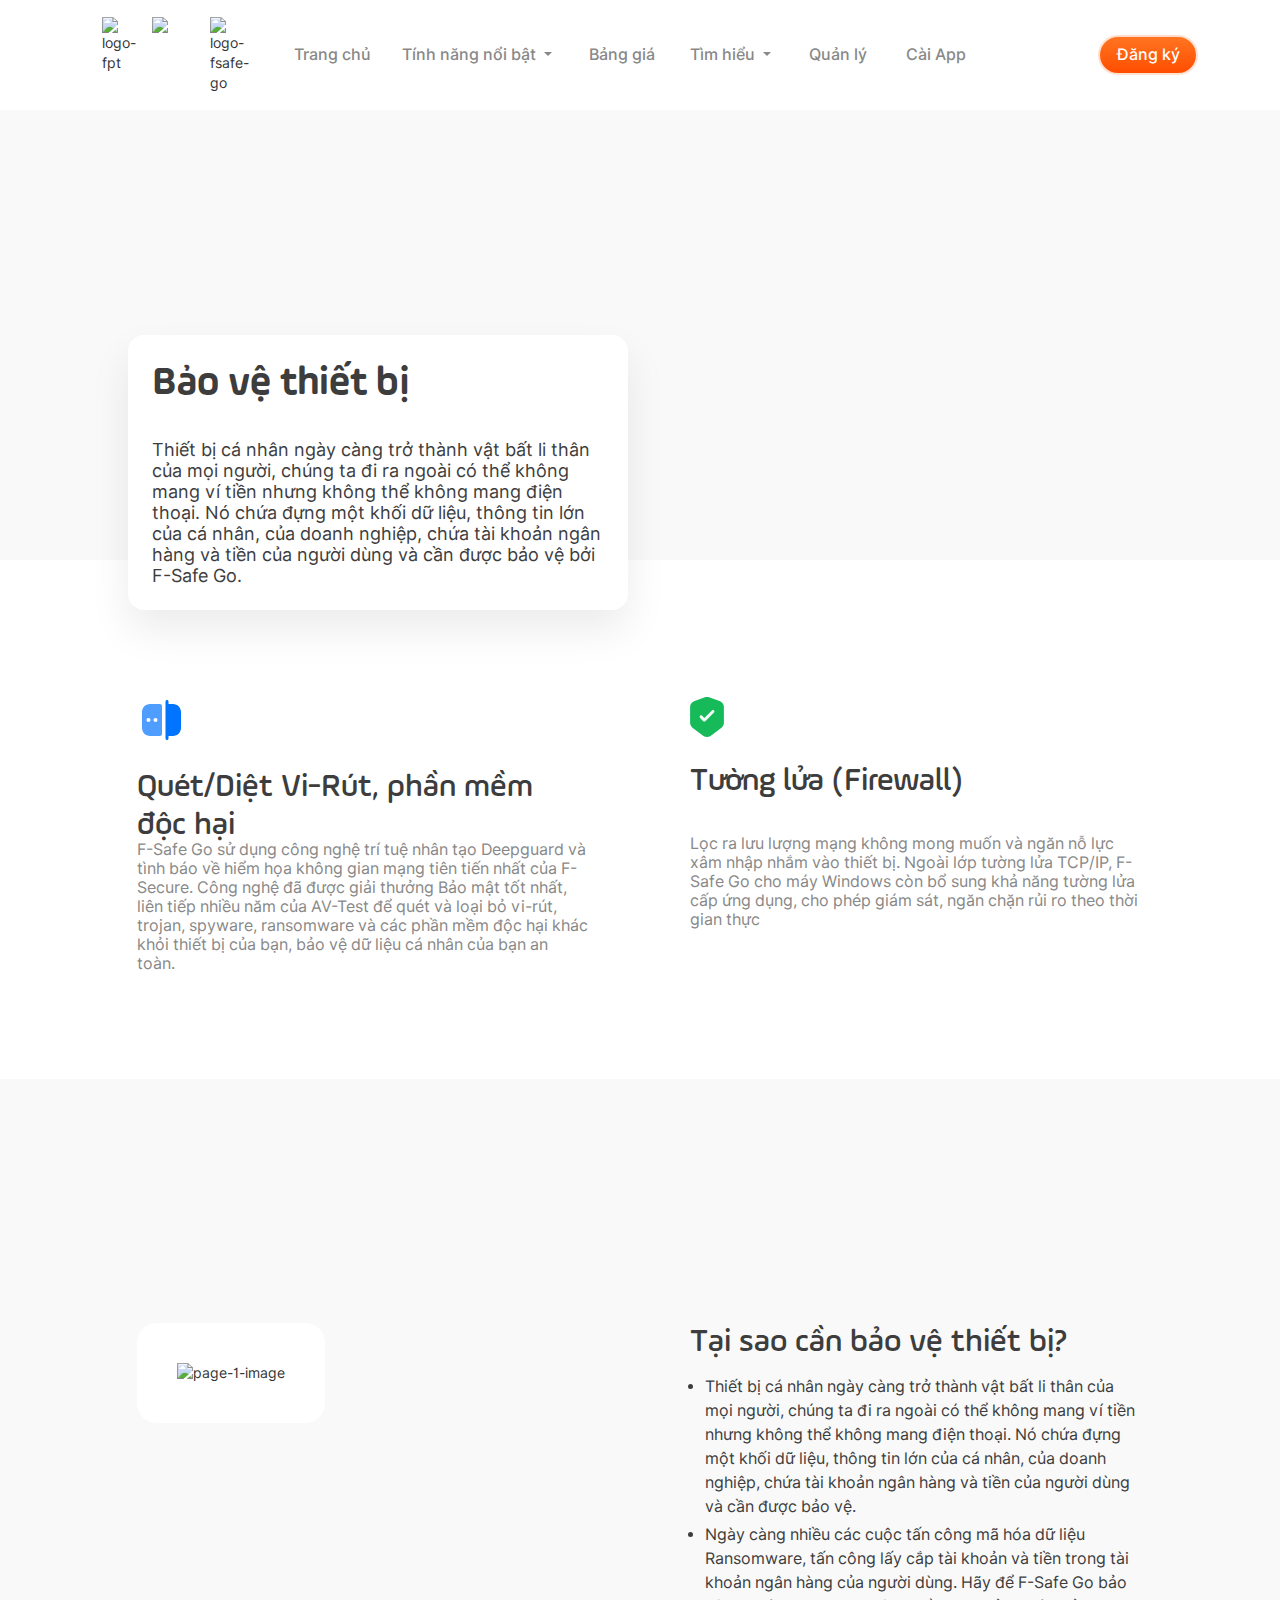
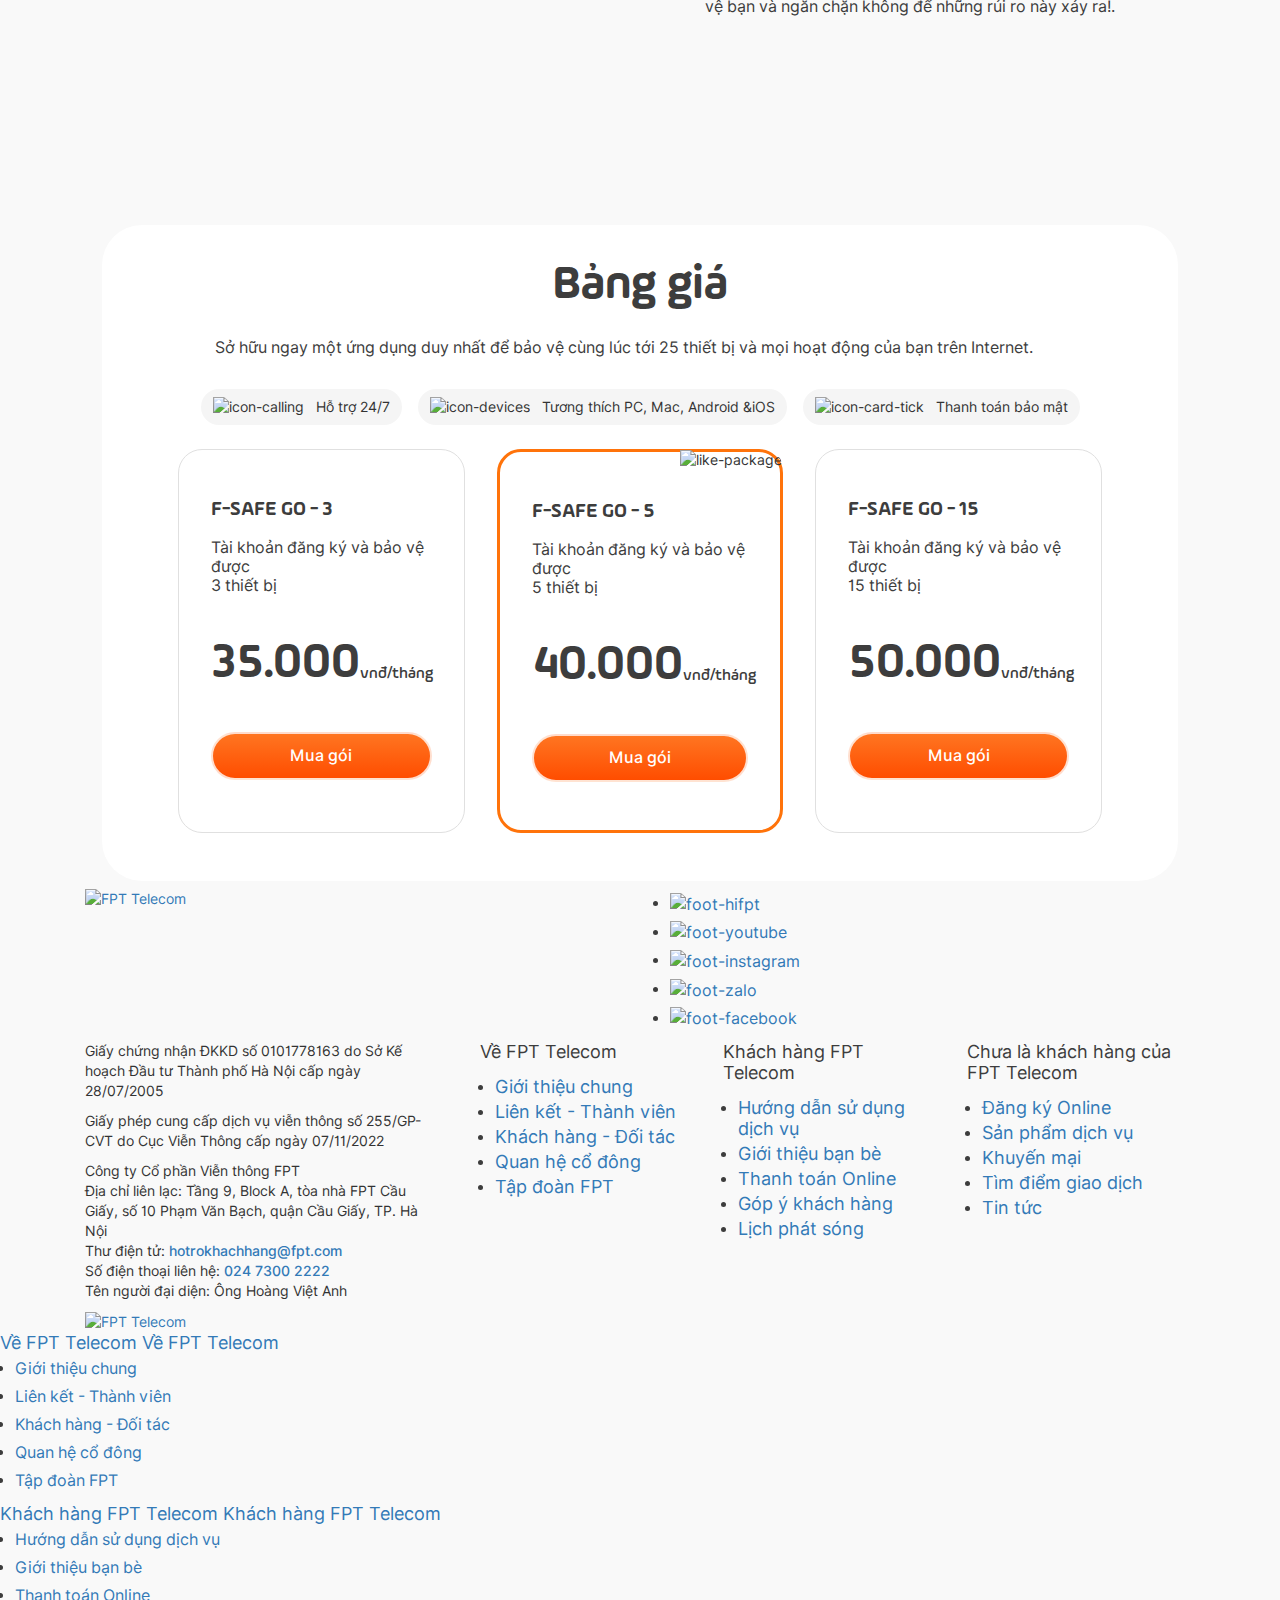
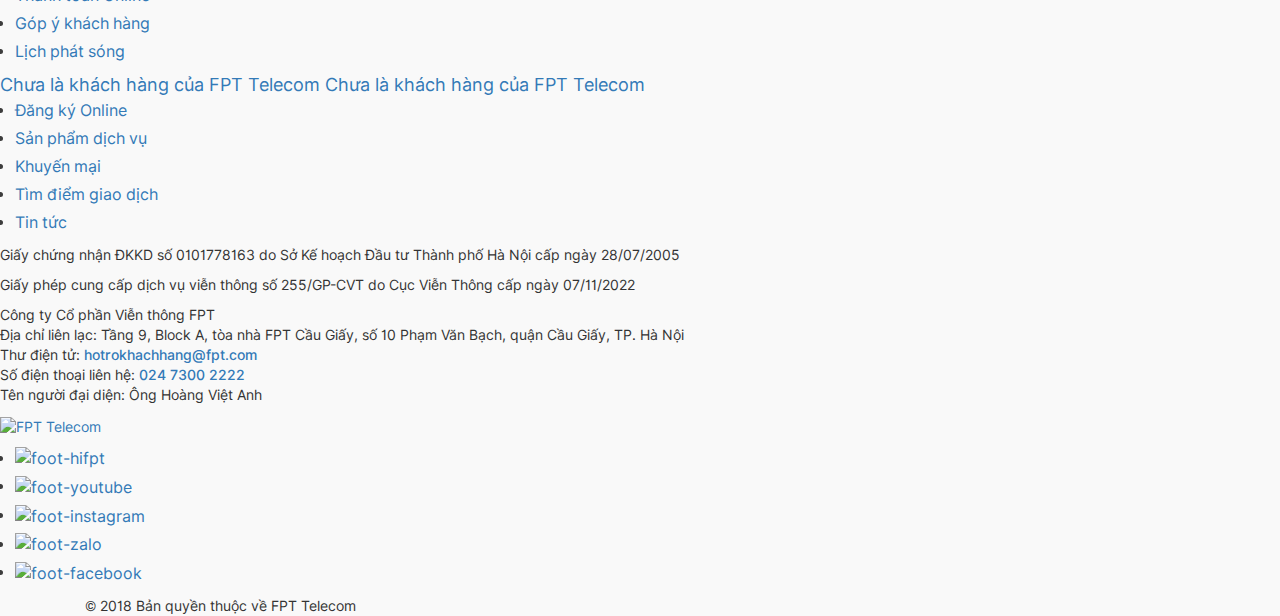
==== commit f690039d: "update code" ====
--- a/page-detail-1.html
+++ b/page-detail-1.html
@@ -11,7 +11,7 @@
     <!-- Mobile Specific Meta -->
     <meta http-equiv="X-UA-Compatible" content="IE=edge" />
     <meta name="viewport" content="width=device-width, initial-scale=1" />
-    <link rel="shortcut icon" href="./assets/image/favicon.ico" />
+    <link rel="shortcut icon" href="https://hi-static.fpt.vn/sys/hifpt/pnc_pdx/landingpage-fsafe-go/favicon.ico" />
     <meta name="msapplication-TileColor" content="#ffffff">
     <meta name="theme-color" content="#ffffff">
     <meta name="keywords" content="Hi FPT, hifpt, FPT Telecom, f-safe go, FSafeGo , FSafe Go, Bảo vệ mạng" />
@@ -59,101 +59,108 @@
     <script src="./assets/js/url.js"></script>
     <script src="./assets/js/setup-tracking.js"></script>
     <script src="./assets/js/custom.js"></script>
-
-
 </head>
 
-<body>
+<body id="landingpage-fsafe-go">
     <header>
-        <a class="icon-left-menu" id="openModalBtn">
-            <svg xmlns="http://www.w3.org/2000/svg" width="24" height="24" viewBox="0 0 24 24" fill="none"
-                style="margin-bottom: 0">
-                <path d="M3 7H21" stroke="#3D3D3D" stroke-width="1.5" stroke-linecap="round" />
-                <path d="M3 12H21" stroke="#3D3D3D" stroke-width="1.5" stroke-linecap="round" />
-                <path d="M3 17H21" stroke="#3D3D3D" stroke-width="1.5" stroke-linecap="round" />
-            </svg>
-        </a>
         <div class="header-title">
-            <div class="logo-header">
-                <a onclick="goto('https://shop.fpt.vn/#sec-combo-skycam',1)">
-                    <img src="./assets/image/header/logo-fpt.svg" alt="logo-fpt" width="auto" height="64">
-                </a>
-                <img src="./assets/image/header/logo-center.svg" alt="logo-center" style="padding: 0 16px;">
-                <a onclick="goto('/',1)">
-                    <img src="./assets/image/header/logo-fsafe-go.svg" alt="logo-fsafe-go" width="auto" height="64">
-                </a>
-            </div>
-            <div class="nav-header">
-                <nav class="navbar navbar-expand-lg bg-body-tertiary">
-                    <div class="collapse navbar-collapse" id="navbarNavDropdown">
-                        <ul class="navbar-nav">
-                            <li class="nav-item">
-                                <a class="nav-link" aria-current="page" onclick="goto('/',1)">Trang chủ</a>
-                            </li>
-                            <li class="nav-item dropdown" style="width:200px;">
-                                <a class="nav-link dropdown-toggle" href="#" role="button" data-bs-toggle="dropdown"
-                                    aria-expanded="false">
-                                    Tính năng nổi bật
-                                </a>
-                                <ul class="dropdown-menu" style="border-radius: 12px;">
-                                    <li><a class="dropdown-item" onclick="goto('/page-detail-3.html',1)">Bảo vệ truy cập
-                                            trên
-                                            Browser</a></li>
-                                    <li><a class="dropdown-item" onclick="goto('/page-detail-4.html',1)">Cảnh báo lộ dữ
-                                            liệu</a></li>
-                                    <li><a class="dropdown-item" onclick="goto('/page-detail-2.html',1)">Chống theo dõi
-                                            với VPN</a>
-                                    </li>
-                                    <li><a class="dropdown-item" onclick="goto('/page-detail-1.html',1)">Bảo vệ thiết
-                                            bị</a></li>
-                                    <li><a class="dropdown-item" onclick="goto('/page-detail-5.html',1)">Bảo vệ trẻ
-                                            nhỏ</a></li>
-                                </ul>
-                            </li>
-                            <li class="nav-item">
-                                <a class="nav-link" onclick="goto('#item-content-4',1)">Bảng giá</a>
-                            </li>
-                            <li class="nav-item dropdown" style="width:130px;">
-                                <a class="nav-link dropdown-toggle" href="#" role="button" data-bs-toggle="dropdown"
-                                    aria-expanded="false">
-                                    Tìm hiểu
-                                </a>
-                                <ul class="dropdown-menu" style="border-radius: 12px;">
-                                    <li><a class="dropdown-item" onclick="goto('/#item-content-5',1)">Hướng
-                                            dẫn đăng ký</a></li>
-                                    <li><a class="dropdown-item" onclick="goto('/#item-content-6',1)">Đánh giá</a>
-                                    </li>
-                                    <li><a class="dropdown-item" onclick="goto('/#item-content-7',1)">FAQs</a>
-                                    </li>
-                                </ul>
-                            </li>
-                            <li class="nav-item">
-                                <a class="nav-link"
-                                    onclick="goto('https://safeavenue-jp.f-secure.com/iframe/-sso/fpt_telecom/',1)">Quản
-                                    lý</a>
-                            </li>
-                            <li class="nav-item" style="justify-content: left;">
-                                <a class="nav-link"
-                                    onclick="goto('https://safeavenue-jp.f-secure.com/iframe/-installers/fpt_telecom/',1)">Cài
-                                    App</a>
-                            </li>
-                        </ul>
-                    </div>
-                </nav>
-            </div>
-            <div class="button-header">
-                <button id="scrollButton" target="_blank"
-                    onclick="goto('https://shop.fpt.vn/fsafe-go/register/fsafe-go-5d',1)">Đăng
-                    ký</button>
-            </div>
-
-
+            <a class="icon-left-menu" id="openModalBtn">
+                <svg xmlns="http://www.w3.org/2000/svg" width="24" height="24" viewBox="0 0 24 24" fill="none"
+                    style="margin-bottom: 0">
+                    <path d="M3 7H21" stroke="#3D3D3D" stroke-width="1.5" stroke-linecap="round" />
+                    <path d="M3 12H21" stroke="#3D3D3D" stroke-width="1.5" stroke-linecap="round" />
+                    <path d="M3 17H21" stroke="#3D3D3D" stroke-width="1.5" stroke-linecap="round" />
+                </svg>
+            </a>
+            <div class="header-title">
+                <div class="logo-header">
+                    <a onclick="goto('https://shop.fpt.vn/#sec-combo-skycam',1)">
+                        <img src="https://hi-static.fpt.vn/sys/hifpt/pnc_pdx/landingpage-fsafe-go/header/logo-fpt.svg"
+                            alt="logo-fpt" width="auto" height="64">
+                    </a>
+                    <img src="https://hi-static.fpt.vn/sys/hifpt/pnc_pdx/landingpage-fsafe-go/header/logo-center.svg"
+                        alt="logo-center" style="padding: 0 16px;">
+                    <a onclick="goto('/',1)">
+                        <img src="https://hi-static.fpt.vn/sys/hifpt/pnc_pdx/landingpage-fsafe-go/header/logo-fsafe-go.svg"
+                            alt="logo-fsafe-go" width="auto" height="64">
+                    </a>
+                </div>
+                <div class="nav-header">
+                    <nav class="navbar navbar-expand-lg bg-body-tertiary">
+                        <div class="collapse navbar-collapse" id="navbarNavDropdown">
+                            <ul class="navbar-nav">
+                                <li class="nav-item">
+                                    <a class="nav-link" aria-current="page" onclick="goto('/',1)">Trang chủ</a>
+                                </li>
+                                <li class="nav-item dropdown" style="width:170px;">
+                                    <a class="nav-link dropdown-toggle" href="#" role="button" data-bs-toggle="dropdown"
+                                        aria-expanded="false">
+                                        Tính năng nổi bật
+                                    </a>
+                                    <ul class="dropdown-menu" style="border-radius: 12px;">
+                                        <li><a class="dropdown-item" onclick="goto('/page-detail-3.html',1)">Bảo vệ truy
+                                                cập
+                                                trên
+                                                Browser</a></li>
+                                        <li><a class="dropdown-item" onclick="goto('/page-detail-4.html',1)">Cảnh báo lộ
+                                                dữ
+                                                liệu</a></li>
+                                        <li><a class="dropdown-item" onclick="goto('/page-detail-2.html',1)">Chống theo
+                                                dõi
+                                                với VPN</a>
+                                        </li>
+                                        <li><a class="dropdown-item" onclick="goto('/page-detail-1.html',1)">Bảo vệ
+                                                thiết
+                                                bị</a></li>
+                                        <li><a class="dropdown-item" onclick="goto('/page-detail-5.html',1)">Bảo vệ trẻ
+                                                nhỏ</a></li>
+                                    </ul>
+                                </li>
+                                <li class="nav-item">
+                                    <a class="nav-link" onclick="goto('#item-content-4',1)">Bảng giá</a>
+                                </li>
+                                <li class="nav-item dropdown" style="width:96px;">
+                                    <a class="nav-link dropdown-toggle" href="#" role="button" data-bs-toggle="dropdown"
+                                        aria-expanded="false">
+                                        Tìm hiểu
+                                    </a>
+                                    <ul class="dropdown-menu" style="border-radius: 12px;">
+                                        <li><a class="dropdown-item" onclick="goto('/#item-content-5',1)">Hướng
+                                                dẫn đăng ký</a></li>
+                                        <li><a class="dropdown-item" onclick="goto('/#item-content-6',1)">Đánh giá</a>
+                                        </li>
+                                        <li><a class="dropdown-item" onclick="goto('/#item-content-7',1)">FAQs</a>
+                                        </li>
+                                    </ul>
+                                </li>
+                                <li class="nav-item">
+                                    <a class="nav-link"
+                                        onclick="goto('https://safeavenue-jp.f-secure.com/iframe/-sso/fpt_telecom/',1)">Quản
+                                        lý</a>
+                                </li>
+                                <li class="nav-item" style="justify-content: left; margin-left: 8px;">
+                                    <a class="nav-link"
+                                        onclick="goto('https://safeavenue-jp.f-secure.com/iframe/-installers/fpt_telecom/',1)">Cài
+                                        App</a>
+                                </li>
+                            </ul>
+                        </div>
+                    </nav>
+                </div>
+                <div class="button-header">
+                    <button id="scrollButton" target="_blank"
+                        onclick="goto('https://shop.fpt.vn/fsafe-go/register/fsafe-go-5d',1)">Đăng
+                        ký</button>
+                </div>
+
+            </div>
         </div>
     </header>
     <div id="myModal" class="modal">
         <div class="modal-content" style="width: 75%;">
-            <span class="close"><img src="./assets/image/content/close-circle.png" alt="close-circle" width="auto"
-                    height="auto"></span>
+            <span class="close"><img
+                    src="https://hi-static.fpt.vn/sys/hifpt/pnc_pdx/landingpage-fsafe-go/content/close-circle.png"
+                    alt="close-circle" width="auto" height="auto"></span>
             <div class="modal-body">
                 <a class="item-menu-modal" onclick="goto('/',1)">Trang chủ</a>
                 <a class="item-menu-modal toggle-feature" onclick="openToggle('toggle-feature')">Tính năng nỗi bật </a>
@@ -194,7 +201,7 @@
 
     </div>
     <div class="page-content item-1">
-        <div class="row">
+        <div class="row" style="align-items: flex-start;">
             <div class="col-6">
                 <svg xmlns="http://www.w3.org/2000/svg" alt="password-check" width="48" height="48" viewBox="0 0 48 48"
                     fill="none">
@@ -235,8 +242,8 @@
             <div class='row' style="align-items: start;">
                 <div class="col-6">
                     <div class="img-col-6">
-                        <img src="./assets/image/page-detail/page-1-image.png" alt="page-1-image" width="auto"
-                            height="auto">
+                        <img src="https://hi-static.fpt.vn/sys/hifpt/pnc_pdx/landingpage-fsafe-go/page-detail/page-1-image.png"
+                            alt="page-1-image" width="auto" height="auto">
                     </div>
 
 
@@ -267,15 +274,18 @@
                 trên Internet.</h5>
             <div class="content-payment-4">
                 <div class="i-content-payment-4">
-                    <img src="./assets/image/content/call-calling.svg" alt="icon-calling">
+                    <img src="https://hi-static.fpt.vn/sys/hifpt/pnc_pdx/landingpage-fsafe-go/content/call-calling.svg"
+                        alt="icon-calling">
                     Hỗ trợ 24/7
                 </div>
                 <div class="i-content-payment-4">
-                    <img src="./assets/image/content/devices.svg" alt="icon-devices">
+                    <img src="https://hi-static.fpt.vn/sys/hifpt/pnc_pdx/landingpage-fsafe-go/content/devices.svg"
+                        alt="icon-devices">
                     Tương thích PC, Mac, Android &iOS
                 </div>
                 <div class="i-content-payment-4">
-                    <img src="./assets/image/content/card-tick.svg" alt="icon-card-tick">
+                    <img src="https://hi-static.fpt.vn/sys/hifpt/pnc_pdx/landingpage-fsafe-go/content/card-tick.svg"
+                        alt="icon-card-tick">
                     Thanh toán bảo mật
                 </div>
             </div>
@@ -298,7 +308,8 @@
                         <button onclick="goto('https://shop.fpt.vn/fsafe-go/register/fsafe-go-5d',2)"
                             target="_blank">Mua
                             gói</button>
-                        <img src="./assets/image/content/like-package.png" alt="like-package" class="like-package">
+                        <img src="https://hi-static.fpt.vn/sys/hifpt/pnc_pdx/landingpage-fsafe-go/content/like-package.png"
+                            alt="like-package" class="like-package">
                     </div>
                 </div>
                 <div class="item-4-price">
@@ -314,7 +325,7 @@
             </div>
         </div>
     </div>
-    <footer class="footer  goscroll" data-anitype="animate__fadeIn">
+    <footer class="footer">
         <div class="container link-footer-desktop">
             <div class="row row-fptlogo">
                 <div class="col-sm-6">
@@ -822,6 +833,12 @@
             targetElement.scrollIntoView({ behavior: 'smooth' });
         }
     });
+
+    // Chạy hàm khi trang được làm mới
+    window.onload = function () {
+        // Cuộn đến đầu trang
+        window.scrollTo(0, 0);
+    };
 </script>
 <noscript><img
         src="https://countly.ansoft.com.vn/pixel.png?app_key=38411ce56827c1095de28e21e111f4b7fbec879f&begin_session=1"
--- a/assets/css/style.css
+++ b/assets/css/style.css
@@ -148,15 +148,15 @@
   display: none;
 }
 
-* {
+#landingpage-fsafe-go * {
   font-family: "interFont", sans-serif;
 }
-a {
+#landingpage-fsafe-go a {
   text-decoration: none;
   cursor: pointer;
 }
-html {
-  background-image: url("../image/Homepage.png");
+#landingpage-fsafe-go {
+  background-image: url("https://hi-static.fpt.vn/sys/hifpt/pnc_pdx/landingpage-fsafe-go/Homepage.png");
   background-repeat: no-repeat;
   background-size: cover;
   margin: auto;
@@ -165,42 +165,39 @@
   overflow-y: auto;
   height: 100%;
   width: 100vw;
-}
-body {
   background-color: #f9f9f9 !important;
 }
-
-header {
+#landingpage-fsafe-go header {
   position: fixed;
   top: -1px;
   z-index: 1020;
-  padding: 0.75rem 8%;
+  padding: 1.75rem 8%;
   background: #fff;
   display: flex;
   width: 100%;
 }
-.header-title {
-  display: flex;
-  align-items: center;
-  width: 100%;
-}
-header .logo-header {
+#landingpage-fsafe-go .header-title {
+  display: flex;
+  align-items: center;
+  width: 100%;
+}
+#landingpage-fsafe-go header .logo-header {
   justify-content: start;
   width: 110%;
   display: flex;
 }
-header .nav-header {
+#landingpage-fsafe-go header .nav-header {
   justify-content: center;
   align-items: center;
   text-align: center;
   display: flex;
 }
-header .button-header {
+#landingpage-fsafe-go header .button-header {
   width: 100%;
   justify-content: flex-end;
   display: flex;
 }
-header .button-header button {
+#landingpage-fsafe-go header .button-header button {
   justify-content: end;
   display: flex;
   height: var(--Extra-Large);
@@ -218,19 +215,19 @@
   line-height: normal;
   width: 100px;
 }
-.bg-body-tertiary {
+#landingpage-fsafe-go bg-body-tertiary {
   background-color: #fff !important;
 }
-header img {
+#landingpage-fsafe-go header img {
   height: 32px;
 }
 
-.show.dropdown-toggle::after {
+#landingpage-fsafe-go .show.dropdown-toggle::after {
   transform: rotate(180deg) !important;
   color: var(--Brand-Blue-Primary) !important;
 }
 
-.nav-link {
+#landingpage-fsafe-go .nav-link {
   color: var(--Icon-Text-Secondary);
   font-size: 16px;
   font-style: normal;
@@ -239,21 +236,21 @@
   margin: 0 !important;
   padding: 0 !important;
 }
-.nav-link:active {
+#landingpage-fsafe-go .nav-link:active {
   color: var(--Brand-Blue-Primary) !important;
 }
-.nav-item {
-  width: 84px;
+#landingpage-fsafe-go .nav-item {
+  width: 104px;
   display: flex;
   justify-content: center;
   text-align: center;
   margin-right: 8px;
 }
-.show.nav-link {
+#landingpage-fsafe-go .show.nav-link {
   color: var(--Brand-Blue-Primary) !important;
 }
 
-.dropdown-menu {
+#landingpage-fsafe-go .dropdown-menu {
   left: -40px !important;
   animation: moveTopToBottom 0.5s forwards;
   padding: var(--Medium);
@@ -266,7 +263,7 @@
   padding: 0 16px;
 }
 
-.dropdown-item {
+#landingpage-fsafe-go .dropdown-item {
   color: var(--Icon-Text-Secondary) !important;
   font-size: 16px;
   font-weight: 500 !important;
@@ -275,20 +272,20 @@
   opacity: 1;
   border-bottom: 1px solid #e7e7e7;
 }
-li:last-child .dropdown-item {
+#landingpage-fsafe-go li:last-child .dropdown-item {
   border-bottom: none !important;
 }
-.dropdown-item:hover {
+#landingpage-fsafe-go .dropdown-item:hover {
   border-bottom: 1px solid #e7e7e7 !important;
   opacity: 1;
   color: black;
   background-color: #fff;
 }
-.dropdown-item:active {
+#landingpage-fsafe-go .dropdown-item:active {
   color: black;
   background-color: #fff;
 }
-.dropdown-item::after {
+#landingpage-fsafe-go .dropdown-item::after {
   display: inline-block;
   margin-left: 0.5em;
   vertical-align: 0.255em;
@@ -300,24 +297,20 @@
   transform: rotate(270deg);
 }
 
-.body-content {
+#landingpage-fsafe-go .body-content {
   padding: 0.75rem 8%;
 }
 
-.body-content-page-detail {
+#landingpage-fsafe-go .body-content-page-detail {
   padding: 0.75rem 0;
 }
 
-.body-content .item-content {
+#landingpage-fsafe-go .body-content .item-content {
   margin-bottom: 160px;
   align-items: center;
 }
 
-/* .body-content .item-content img {
-  width: 100%;
-} */
-
-.item-content-1 .button-click-lv1 {
+#landingpage-fsafe-go .item-content-1 .button-click-lv1 {
   display: flex;
   width: 44px;
   height: 80px;
@@ -329,14 +322,13 @@
   border: 1px solid #e7e7e7;
   margin-top: 32px;
 }
-.button-click-lv1 img {
+#landingpage-fsafe-go .button-click-lv1 img {
   animation: 2s linear 0.5s infinite running buttonClickAnimation;
 }
-.item-content-2 {
+#landingpage-fsafe-go .item-content-2 {
   text-align: center;
 }
-
-h1 {
+#landingpage-fsafe-go h1 {
   color: var(--Icon-Text-Primary);
   font-family: "VL-AmpleSoft", sans-serif !important;
   font-size: 76px;
@@ -345,7 +337,7 @@
   line-height: normal;
   margin: 0;
 }
-.content-text strong {
+#landingpage-fsafe-go .content-text strong {
   color: var(--Brand-Blue-Primary);
   font-family: "VL-AmpleSoft", sans-serif !important;
   font-size: 76px;
@@ -354,7 +346,7 @@
   line-height: normal;
   margin: 0;
 }
-.content-text h2 {
+#landingpage-fsafe-go .content-text h2 {
   color: var(--Icon-Text-Primary);
   font-family: "VL-AmpleSoft", sans-serif !important;
   font-size: 76px;
@@ -363,7 +355,7 @@
   line-height: normal;
   margin: 0;
 }
-h3 {
+#landingpage-fsafe-go h3 {
   color: var(--Icon-Text-Primary);
   font-family: "VL-AmpleSoft", sans-serif !important;
   font-size: 20px;
@@ -373,16 +365,15 @@
   margin: 0;
 }
 
-h4 {
+#landingpage-fsafe-go h4 {
   color: var(--Icon-Text-Primary);
   font-size: 18px;
   font-style: normal;
   font-weight: 400;
   line-height: normal;
-  padding-top: 32px;
-  margin: 0;
-}
-h5 {
+  margin: 0;
+}
+#landingpage-fsafe-go h5 {
   color: var(--Icon-Text-Primary) !important;
   font-size: 16px !important;
   font-style: normal !important;
@@ -392,7 +383,7 @@
   padding-right: 32px !important;
   margin: 0 !important;
 }
-h6 {
+#landingpage-fsafe-go h6 {
   padding: unset !important;
   margin: 0 !important;
   color: var(--Icon-Text-Primary) !important;
@@ -403,7 +394,7 @@
   margin: 0 !important;
 }
 
-.item-content-2-left {
+#landingpage-fsafe-go .item-content-2-left {
   width: 100%;
   height: 308px;
   margin: 16px;
@@ -415,7 +406,18 @@
   position: relative;
   display: flex;
 }
-.l-1-text {
+#landingpage-fsafe-go .item-2-mobile .item-content-2-left {
+  height: 160px;
+  margin: 16px;
+  border-radius: 20px;
+  background: linear-gradient(254deg, #6bcaff -0.68%, #4564ed 100%);
+  background-color: linear-gradient(254deg, #6bcaff -0.68%, #4564ed 100%);
+  flex: 1 0 0;
+  align-self: stretch;
+  position: relative;
+  display: flex;
+}
+#landingpage-fsafe-go .l-1-text {
   padding: 16px;
   display: grid;
   width: 100%;
@@ -425,20 +427,20 @@
   align-items: end;
   z-index: 1;
 }
-.l-1-text h2 {
+#landingpage-fsafe-go .l-1-text h2 {
   font-size: 40px;
   font-style: normal;
   font-weight: 500;
   font-family: "VL-AmpleSoft", sans-serif !important;
 }
-.l-2-text h2 {
+#landingpage-fsafe-go .l-2-text h2 {
   font-size: 40px;
   font-style: normal;
   font-weight: 500;
   line-height: normal;
   font-family: "VL-AmpleSoft", sans-serif !important;
 }
-.r-text {
+#landingpage-fsafe-go .item-2-pc .r-text {
   padding: 16px;
   display: grid;
   width: 80%;
@@ -449,7 +451,7 @@
   text-align: left;
   z-index: 1;
 }
-.r-text h2 {
+#landingpage-fsafe-go .item-2-pc .r-text h2 {
   font-size: 40px;
   font-style: normal;
   font-weight: 500;
@@ -457,7 +459,27 @@
   margin: 0;
   font-family: "VL-AmpleSoft", sans-serif !important;
 }
-.l-2-text {
+#landingpage-fsafe-go .item-2-mobile .r-text {
+  padding: 16px;
+  display: grid;
+  width: 80%;
+  color: var(--Icon-Text-Primary);
+  height: 100%;
+  display: grid;
+  align-items: end;
+  text-align: left;
+  z-index: 1;
+}
+#landingpage-fsafe-go .item-2-mobile .r-text h2 {
+  font-size: 28px;
+  font-style: normal;
+  font-weight: 500;
+  line-height: normal;
+  margin: 0;
+  font-family: "VL-AmpleSoft", sans-serif !important;
+}
+
+#landingpage-fsafe-go .l-2-text {
   padding: 16px;
   display: grid;
   width: 100%;
@@ -467,7 +489,7 @@
   align-items: start;
   z-index: 1;
 }
-.item-content-2-right {
+#landingpage-fsafe-go .item-content-2-right {
   width: 100%;
   display: flex;
   height: 200px;
@@ -478,65 +500,75 @@
   background: linear-gradient(0deg, #f5f5f5 0%, #ececec 100%);
   position: relative;
 }
-.item-content-2-right img {
+#landingpage-fsafe-go .item-2-mobile .item-content-2-right {
+  display: flex;
+  height: 160px;
+  margin: 16px;
+  flex: 1 0 0;
+  align-self: stretch;
+  border-radius: 20px;
+  background: linear-gradient(0deg, #f5f5f5 0%, #ececec 100%);
+  position: relative;
+}
+#landingpage-fsafe-go .item-content-2-right img {
   position: absolute;
   right: 0;
 }
-.item-content-2-left h2,
-.item-content-2-right h2 {
+#landingpage-fsafe-go .item-2-pc .item-content-2-left h2,
+#landingpage-fsafe-go .item-2-pc .item-content-2-right h2 {
   animation: 0.7s forwards hoverAnimationTopToBottom;
 }
-.item-content-2 .bi-arrow-right {
+#landingpage-fsafe-go .item-2-pc .item-content-2 .bi-arrow-right {
   animation: 0.7s forwards hoverAnimationRightToLeft;
 }
-.item-content-2-left:hover .bi-arrow-right,
-.item-content-2-right:hover .bi-arrow-right {
+#landingpage-fsafe-go .item-2-pc .item-content-2-left:hover .bi-arrow-right,
+#landingpage-fsafe-go .item-2-pc .item-content-2-right:hover .bi-arrow-right {
   display: block;
   animation: 0.7s forwards hoverAnimationLeftToRight;
 }
-.item-content-2-left:hover h2,
-.item-content-2-right:hover h2 {
+#landingpage-fsafe-go .item-2-pc .item-content-2-left:hover h2,
+#landingpage-fsafe-go .item-2-pc .item-content-2-right:hover h2 {
   display: block;
   animation: 0.7s forwards hoverAnimationBottomToTop;
 }
-.item-content-2-right:hover {
+#landingpage-fsafe-go .item-2-pc .item-content-2-right:hover {
   height: 199px;
   border: 0.5px solid #fff;
   box-shadow: rgba(0, 0, 0, 0.1) 0px 10px 15px -3px,
     rgba(0, 0, 0, 0.05) 0px 4px 6px -2px;
 }
-.item-content-2-left:hover {
+#landingpage-fsafe-go .item-2-pc .item-content-2-left:hover {
   height: 307px;
   border: 0.5px solid #fff;
   box-shadow: rgba(0, 0, 0, 0.1) 0px 10px 15px -3px,
     rgba(0, 0, 0, 0.05) 0px 4px 6px -2px;
   background: linear-gradient(254deg, #6bcaff -0.68%, #4564ed 100%);
 }
-.item-content-2-left img {
+#landingpage-fsafe-go .item-2-pc .item-content-2-left img {
   position: absolute;
   right: 0;
 }
-.row {
-  align-items: center;
-}
-.item-content-2-left.closed {
+#landingpage-fsafe-go .row {
+  align-items: center;
+}
+#landingpage-fsafe-go .item-content-2-left.closed {
   transform: translateX(100%);
 }
 
-.item-content-3 h2 {
+#landingpage-fsafe-go .item-content-3 h2 {
   font-size: 40px;
   font-style: normal;
   font-weight: 500;
   font-family: "VL-AmpleSoft", sans-serif !important;
 }
-.item-content-3 h2 span {
+#landingpage-fsafe-go .item-content-3 h2 span {
   font-size: 40px;
   font-style: normal;
   font-weight: 500;
   font-family: "VL-AmpleSoft", sans-serif !important;
 }
 
-.item-content-3-collapse {
+#landingpage-fsafe-go .item-content-3-collapse {
   align-items: center;
   margin-top: 24px;
   display: grid;
@@ -548,14 +580,14 @@
   gap: 12px;
   align-self: stretch;
 }
-.item-content-3-collapse .i3-collapse {
+#landingpage-fsafe-go .item-content-3-collapse .i3-collapse {
   display: flex;
   width: 100%;
   gap: 12px;
   align-self: stretch;
   color: var(--Icon-Text-Primary);
 }
-.arrow-i3 {
+#landingpage-fsafe-go .arrow-i3 {
   display: flex;
   width: 100%;
   align-items: center;
@@ -563,7 +595,7 @@
   padding: 8px 0;
 }
 
-.item-content-4 {
+#landingpage-fsafe-go .item-content-4 {
   padding: 32px 60px !important;
   flex-direction: column;
   align-items: center;
@@ -572,7 +604,7 @@
   border-radius: 40px;
   background: #fff;
 }
-.item-content-4 h2 {
+#landingpage-fsafe-go .item-content-4 h2 {
   color: var(--Icon-Text-Primary);
   font-family: "VL-AmpleSoft", sans-serif !important;
   font-size: 20px;
@@ -581,7 +613,7 @@
   line-height: normal;
   margin: 0;
 }
-.item-content-4 h6 {
+#landingpage-fsafe-go .item-content-4 h6 {
   color: #888;
   font-size: 16px;
   font-style: normal;
@@ -589,11 +621,11 @@
   line-height: normal;
   margin: 0;
 }
-.item-content-4 h6 {
+#landingpage-fsafe-go .item-content-4 h6 {
   padding-top: 16px !important;
 }
 
-.i-content-payment-4 {
+#landingpage-fsafe-go .i-content-payment-4 {
   margin: 8px;
   border-radius: 24px;
   background: #f5f5f5;
@@ -602,7 +634,7 @@
   align-items: center;
   gap: 12px;
 }
-.col-text-price strong {
+#landingpage-fsafe-go .col-text-price strong {
   color: #3d3d3d;
   text-align: center;
   font-family: "VL-AmpleSoft", sans-serif !important;
@@ -612,7 +644,7 @@
   line-height: normal;
   margin: 0;
 }
-.col-text-price span {
+#landingpage-fsafe-go .col-text-price span {
   color: #3d3d3d;
   text-align: center;
   font-family: "VL-AmpleSoft", sans-serif !important;
@@ -624,14 +656,14 @@
   margin-bottom: 8px;
 }
 
-.item-content-5 {
-}
-.i5-col-content {
-  display: flex;
-  width: 100%;
-  align-items: center;
-}
-.item-content-5 h2 {
+#landingpage-fsafe-go .item-content-5 {
+}
+#landingpage-fsafe-go .i5-col-content {
+  display: flex;
+  width: 100%;
+  align-items: center;
+}
+#landingpage-fsafe-go .item-content-5 h2 {
   font-size: 48px;
   color: var(--Icon-Text-Dark, #252525);
   font-family: "VL-AmpleSoft", sans-serif !important;
@@ -641,7 +673,7 @@
   margin: 0;
   margin-bottom: 24px;
 }
-.i5-circle h2 {
+#landingpage-fsafe-go .i5-circle h2 {
   font-size: 38px;
   color: var(--Icon-Text-Dark, #252525);
   font-family: "VL-AmpleSoft", sans-serif !important;
@@ -651,18 +683,18 @@
   margin-left: -24px;
   margin-right: 12px;
 }
-.i5-circle {
-  display: flex;
-}
-.image-video {
-  width: 100%;
-}
-
-.item-content-6 {
+#landingpage-fsafe-go .i5-circle {
+  display: flex;
+}
+#landingpage-fsafe-go .image-video {
+  width: 100%;
+}
+
+#landingpage-fsafe-go .item-content-6 {
   display: grid;
   justify-content: center;
 }
-.item-content-6 h2 {
+#landingpage-fsafe-go .item-content-6 h2 {
   margin-bottom: 40px;
   color: var(--Icon-Text-Primary);
   text-align: center;
@@ -673,8 +705,7 @@
   line-height: normal;
 }
 
-.i6-cus-said {
-  margin: 12px;
+#landingpage-fsafe-go .i6-cus-said {
   padding: 24px;
   background: #fff;
   border-radius: 12px;
@@ -682,7 +713,7 @@
   justify-content: space-between;
   align-items: center;
 }
-.i6-cus {
+#landingpage-fsafe-go .i6-cus {
   display: flex;
   width: 100%;
   align-items: center;
@@ -690,12 +721,12 @@
   max-height: 300px;
   /* margin: 24px 0; */
 }
-.i6-cus img {
+#landingpage-fsafe-go .i6-cus img {
   width: 64px;
   border-radius: 50%;
   margin-right: 16px;
 }
-.item-content-6 h5 {
+#landingpage-fsafe-go .item-content-6 h5 {
   margin: 0;
   padding: 0 !important;
   height: 230px;
@@ -708,11 +739,11 @@
   overflow: hidden;
 }
 
-.i6-cus h6 {
+#landingpage-fsafe-go .i6-cus h6 {
   margin: 0;
   padding: 0;
 }
-.i6-cus h3 {
+#landingpage-fsafe-go .i6-cus h3 {
   margin: 0;
   padding: 0;
   color: var(--Icon-Text-Primary);
@@ -723,7 +754,7 @@
   line-height: normal;
 }
 
-.item-content-7-collapse {
+#landingpage-fsafe-go .item-content-7-collapse {
   margin-top: 40px;
   display: grid;
   width: 100%;
@@ -732,7 +763,7 @@
   gap: 12px;
   align-self: stretch;
 }
-.item-content-7-collapse .i7-collapse {
+#landingpage-fsafe-go .item-content-7-collapse .i7-collapse {
   display: flex;
   width: 100%;
   gap: 12px;
@@ -740,10 +771,10 @@
   color: var(--Icon-Text-Primary);
 }
 
-.item-content-8 {
+#landingpage-fsafe-go .item-content-8 {
   justify-content: center;
 }
-.item-content-8 h2 {
+#landingpage-fsafe-go .item-content-8 h2 {
   margin-bottom: 40px;
   color: var(--Icon-Text-Primary);
   text-align: center;
@@ -754,31 +785,31 @@
   line-height: normal;
 }
 
-.item-content-8 img {
-  width: 100%;
-}
-
-.like-package {
+#landingpage-fsafe-go .item-content-8 img {
+  width: 100%;
+}
+
+#landingpage-fsafe-go .like-package {
   position: absolute;
   top: -2px;
   right: -2px;
   border-radius: 0 16px 0 0;
 }
-.carousel-inner .carousel-item-end,
-.carousel-inner .carousel-item-start {
+#landingpage-fsafe-go .carousel-inner .carousel-item-end,
+#landingpage-fsafe-go .carousel-inner .carousel-item-start {
   transform: translateX(0);
 }
-.abc {
+#landingpage-fsafe-go .abc {
   transform: rotate(180deg); /* Xoay bi-chevron-down 180 độ */
 }
-.container-row {
+#landingpage-fsafe-go .container-row {
   display: flex;
   overflow-x: auto;
   scroll-snap-type: x mandatory;
   -webkit-overflow-scrolling: touch; /* For smooth scrolling on iOS */
 }
 
-.item-4-price {
+#landingpage-fsafe-go .item-4-price {
   flex: 0 0 auto;
   margin-right: 10px;
   scroll-snap-align: center;
@@ -793,13 +824,13 @@
   width: 30%;
   min-width: 280px;
 }
-.item-content-4 .col-text-price {
+#landingpage-fsafe-go .item-content-4 .col-text-price {
   display: flex;
   width: 100%;
   align-items: end;
   padding: 40px 0;
 }
-.item-content-4 button {
+#landingpage-fsafe-go .item-content-4 button {
   display: flex;
   height: 48px;
   padding: 10px 24px;
@@ -817,26 +848,27 @@
   line-height: normal;
   width: 100%;
 }
-a {
+#landingpage-fsafe-go a {
   text-decoration: none !important;
 }
-a:hover {
+#landingpage-fsafe-go a:hover {
   text-decoration: none !important;
   background-color: transparent !important;
 }
-.bi-plus-lg::before {
+#landingpage-fsafe-go .bi-plus-lg::before {
   content: none !important;
   display: none;
 }
-.bi-dash::before {
+#landingpage-fsafe-go .bi-dash::before {
   content: none !important;
 }
-.navbar {
-  margin: 0;
-}
-
-.play-image-video {
-}
+#landingpage-fsafe-go .navbar {
+  margin: 0;
+}
+
+#landingpage-fsafe-go .play-image-video {
+}
+
 /* Define the animation */
 @keyframes rotateChevron {
   from {
@@ -847,320 +879,343 @@
   }
 }
 /* Apply the animation to the chevron icon */
-.collapse.show + .i3-collapse .bi-chevron-down {
+#landingpage-fsafe-go .collapse.show + .i3-collapse .bi-chevron-down {
   animation: rotateChevron 0.3s forwards;
 }
 @media only screen and (max-width: 1098px) {
-  .icon-left-menu {
+  #landingpage-fsafe-go .icon-left-menu {
     display: block;
     width: 50%;
   }
-  header img {
+  #landingpage-fsafe-go header img {
     height: 24px;
   }
-  header .logo-header {
+  #landingpage-fsafe-go header .logo-header {
     justify-content: start;
     width: 200%;
     margin: 0 8px;
   }
-  header .nav-header {
+  #landingpage-fsafe-go header .nav-header {
     display: none;
   }
-  header .button-header button {
+  #landingpage-fsafe-go header .button-header button {
     padding: 4px 10px;
     width: 88px;
     height: 32px;
   }
-  .col-5 {
+  #landingpage-fsafe-go .col-5 {
     width: 100%;
   }
-  .col-6 {
+  #landingpage-fsafe-go .col-6 {
     width: 100%;
     padding: 0;
   }
-  .col-7 {
+  #landingpage-fsafe-go .col-7 {
     width: 100%;
     margin-top: 8px;
     padding: 0 4%;
   }
-  .row {
+  #landingpage-fsafe-go .row {
     display: flex;
     align-items: center;
     justify-content: center;
   }
-  .image-item-content-3,
-  .image-item-content-7 {
+  #landingpage-fsafe-go .image-item-content-3,
+  #landingpage-fsafe-go .image-item-content-7 {
     width: 100%;
   }
-  .item-1-mobile {
+  #landingpage-fsafe-go .item-1-mobile {
     display: block;
   }
-  .item-1-pc {
+  #landingpage-fsafe-go .item-1-pc {
     display: none;
   }
-  .item-7-mobile {
+  #landingpage-fsafe-go .item-7-mobile {
     display: block;
   }
-  .item-7-pc {
+  #landingpage-fsafe-go .item-7-pc {
     display: none;
   }
 }
 
 @media only screen and (min-width: 1099px) {
-  .icon-left-menu {
+  #landingpage-fsafe-go .icon-left-menu {
     display: none;
   }
-  header img {
+  #landingpage-fsafe-go header img {
     height: 32px;
   }
-  header .logo-header {
+  #landingpage-fsafe-go header .logo-header {
     justify-content: start;
     width: 100%;
   }
-  header .nav-header {
+  #landingpage-fsafe-go header .nav-header {
     display: flex;
   }
-  header .button-header button {
+  #landingpage-fsafe-go header .button-header button {
     padding: 8px 16px;
     width: 100px;
-  }
-  .row {
+    margin-right: -20px;
+  }
+  #landingpage-fsafe-go .row {
     display: flex;
     align-items: center;
   }
-  .col-6 {
+  #landingpage-fsafe-go .col-6 {
     width: 50%;
   }
-  .item-1-mobile {
+  #landingpage-fsafe-go .item-1-mobile {
     display: none;
   }
-  .item-1-pc {
+  #landingpage-fsafe-go .item-1-pc {
     display: block;
   }
-  .item-7-mobile {
+  #landingpage-fsafe-go .item-7-mobile {
     display: none;
   }
-  .item-7-pc {
+  #landingpage-fsafe-go .item-7-pc {
     display: block;
   }
-  .image-item-content-3 {
+  #landingpage-fsafe-go .image-item-content-3 {
     width: 80%;
   }
-  h1 {
+  #landingpage-fsafe-go h1 {
     font-size: 76px;
   }
-  .content-text h2 {
+  #landingpage-fsafe-go .content-text h2 {
     font-size: 76px;
   }
-  .item-content-2 .content-text h2 {
+  #landingpage-fsafe-go .item-content-2 .content-text h2 {
     font-size: 48px;
   }
 }
-.carousel-item {
-  transition: transform 1s ease-in-out;
-}
 
 @media (max-width: 767px) {
-  .body-content .item-content {
+  #landingpage-fsafe-go .body-content .item-content {
     margin-bottom: 80px;
     align-items: center;
   }
-  .carousel-inner .carousel-item > div {
+  #landingpage-fsafe-go .carousel-inner .carousel-item > div {
     display: none !important;
   }
-  .carousel-inner .carousel-item > div:first-child {
+  #landingpage-fsafe-go .carousel-inner .carousel-item > div:first-child {
     display: block !important;
   }
-  .carousel-control-next {
+  #landingpage-fsafe-go .carousel-control-next {
     right: 0px;
   }
-  .carousel-control-prev {
+  #landingpage-fsafe-go .carousel-control-prev {
     left: 0px;
   }
-  .item-content-1 .home-1 {
+  #landingpage-fsafe-go .item-content-1 .home-1 {
     width: 100%;
   }
-  .item-content-1 .content-text {
+  #landingpage-fsafe-go .item-content-1 .content-text {
     width: 100%;
   }
-  .item-content-2 .content-text {
+  #landingpage-fsafe-go .item-content-2 .content-text {
     padding: 0;
   }
-  .item-content-2-left,
-  .item-content-2-right {
+  #landingpage-fsafe-go .item-content-2-left,
+  #landingpage-fsafe-go .item-content-2-right {
     width: 92%;
   }
-  .item-content-2 .item-content-2-left img {
+  #landingpage-fsafe-go .item-content-2 .item-content-2-left img {
     position: absolute;
     right: 0;
-    width: 75%;
-  }
-  .item-content-7,
-  .item-content-6,
-  .item-content-5,
-  .item-content-3,
-  .item-content-2,
-  .item-content-1 {
+  }
+  #landingpage-fsafe-go .item-content-7,
+  #landingpage-fsafe-go .item-content-6,
+  #landingpage-fsafe-go .item-content-5,
+  #landingpage-fsafe-go .item-content-3,
+  #landingpage-fsafe-go .item-content-2,
+  #landingpage-fsafe-go .item-content-1 {
     margin: 0 4%;
   }
-  .content-payment-4 {
+  #landingpage-fsafe-go .content-payment-4 {
     display: grid;
     align-items: center;
     justify-content: center;
   }
-  .item-content-4 {
+  #landingpage-fsafe-go .item-content-4 {
     padding: 32px 8px !important;
   }
 
-  .container-row {
+  #landingpage-fsafe-go .container-row {
     justify-content: normal;
   }
-  .item-4-price {
+  #landingpage-fsafe-go .item-4-price {
     margin: 16px 8px;
     padding: 36px 24px;
     min-width: 260px;
   }
 
-  header {
+  #landingpage-fsafe-go header {
     padding: 1.75rem 4%;
     align-items: center;
   }
-  .body-content {
+  #landingpage-fsafe-go .body-content {
     padding: 0.75rem 4%;
     align-items: center;
   }
-  .item-8-pc {
+  #landingpage-fsafe-go .item-8-pc {
     display: none;
   }
-  .item-8-mobile {
+  #landingpage-fsafe-go .item-8-mobile {
     display: block;
   }
-  .item-content-8 {
+  #landingpage-fsafe-go .item-2-pc {
+    display: none;
+  }
+  #landingpage-fsafe-go .item-2-mobile {
+    display: block;
+  }
+  #landingpage-fsafe-go .item-content-8 {
     display: grid;
   }
-  h1 {
+  #landingpage-fsafe-go h1 {
     font-size: 56px;
   }
-  .item-content-1 h2 {
-    font-size: 56px !important;
-  }
-  .content-text strong {
-    font-size: 56px;
-  }
-  .content-text h2 {
+  #landingpage-fsafe-go .item-content-1 h2 {
+    font-size: 48px !important;
+  }
+  #landingpage-fsafe-go .content-text strong {
+    font-size: 48px;
+  }
+  #landingpage-fsafe-go .content-text h2 {
     font-size: 40px;
   }
-  .item-content-5 h2,
-  .item-content-7 h2,
-  .item-content-8 h2 {
+  #landingpage-fsafe-go .item-content-5 h2,
+  #landingpage-fsafe-go .item-content-8 h2 {
     font-size: 40px;
   }
 }
 
-.carousel-inner .carousel-item.active,
-.carousel-inner .carousel-item-next,
-.carousel-inner .carousel-item-prev {
-  display: flex;
+#landingpage-fsafe-go .item-content-7 h2 {
+  font-family: "VL-AmpleSoft", sans-serif !important;
+  font-size: 48px;
+}
+@media (max-width: 330px) {
+  #landingpage-fsafe-go header {
+    padding: 1.75rem 4%;
+    align-items: center;
+  }
+  #landingpage-fsafe-go header img {
+    width: 48px;
+  }
 }
 
 /* medium and up screens */
 @media (min-width: 768px) {
-  .body-content .item-content {
+  #landingpage-fsafe-go .body-content .item-content {
     margin-bottom: 80px;
     align-items: center;
   }
-  .carousel-inner .carousel-item-end.active,
-  .carousel-inner .carousel-item-next {
-    transform: translateX(100%);
-  }
-
-  .carousel-inner .carousel-item-start.active,
-  .carousel-inner .carousel-item-prev {
-    transform: translateX(-100%);
-  }
-  .carousel-control-next {
+
+  #landingpage-fsafe-go .carousel-control-next {
     right: -100px;
   }
-  .carousel-control-prev {
+  #landingpage-fsafe-go .carousel-control-prev {
     left: -100px;
   }
-  .item-content-1 .home-1 {
+  #landingpage-fsafe-go .item-content-1 .home-1 {
     width: 100%;
   }
-  .item-content-1 .content-text {
-    width: 75%;
-  }
-  .item-content-2 .content-text {
+  #landingpage-fsafe-go .item-content-1 .content-text {
+    width: 80%;
+  }
+  #landingpage-fsafe-go .item-content-2 .content-text {
     padding: 0 15%;
   }
-  .item-content-2-left,
-  .item-content-2-right {
+  #landingpage-fsafe-go .item-content-2-left,
+  #landingpage-fsafe-go .item-content-2-right {
     width: 100%;
   }
-  .item-content-2 .item-content-2-left img {
+  #landingpage-fsafe-go .item-content-2 .item-content-2-left img {
     position: absolute;
     right: 0;
   }
-  .content-payment-4 {
+  #landingpage-fsafe-go .content-payment-4 {
     display: flex;
     align-items: center;
     justify-content: center;
     padding-top: 24px !important;
   }
-  .item-content-4 {
+  #landingpage-fsafe-go .item-content-4 {
     padding: 32px 60px !important;
   }
-  .container-row {
+  #landingpage-fsafe-go .container-row {
     justify-content: center;
   }
-  .item-4-price {
-    width: auto;
-  }
-
-  header {
+
+  #landingpage-fsafe-go header {
+    padding: 1.75rem 8%;
+  }
+  #landingpage-fsafe-go .body-content {
     padding: 0.75rem 8%;
   }
-  .body-content {
-    padding: 0.75rem 8%;
-  }
-  .item-8-pc {
+  #landingpage-fsafe-go .item-8-pc {
     display: flex;
   }
-  .item-8-mobile {
+  #landingpage-fsafe-go .item-8-mobile {
     display: none;
   }
-  .item-content-8 {
+  #landingpage-fsafe-go .item-content-8 {
     display: block;
   }
+  #landingpage-fsafe-go .item-2-pc {
+    display: flex;
+  }
+  #landingpage-fsafe-go .item-2-mobile {
+    display: none;
+  }
 }
 
 @media (min-width: 1100px) and (max-width: 1300px) {
-  .icon-left-menu {
+  #landingpage-fsafe-go .icon-left-menu {
     display: none;
   }
-  header img {
+  #landingpage-fsafe-go header img {
     height: 20px;
   }
-  header .logo-header {
+  #landingpage-fsafe-go header .logo-header {
     justify-content: start;
     width: 100%;
   }
-  header {
-    padding: 0.75rem 8%;
+  #landingpage-fsafe-go header {
+    padding: 1.75rem 8%;
   }
 }
 @media (min-width: 1300px) and (max-width: 1536px) {
-  .icon-left-menu {
+  #landingpage-fsafe-go .icon-left-menu {
     display: none;
   }
-  header img {
+  #landingpage-fsafe-go header img {
     height: 24px;
   }
-  header .logo-header {
+  #landingpage-fsafe-go header .logo-header {
     justify-content: start;
     width: 100%;
   }
-  header {
-    padding: 0.75rem 6%;
-  }
-}
+  #landingpage-fsafe-go header {
+    padding: 1.75rem 6%;
+  }
+}
+
+.carousel-item {
+  transition: transform 1s ease-in-out;
+}
+#landingpage-fsafe-go .carousel-inner .carousel-item-end.active,
+#landingpage-fsafe-go .carousel-inner .carousel-item-next {
+  transform: translateX(0%);
+}
+
+#landingpage-fsafe-go .carousel-inner .carousel-item-start.active,
+#landingpage-fsafe-go .carousel-inner .carousel-item-prev {
+  transform: translateX(0%);
+}
+#landingpage-fsafe-go .carousel-inner .carousel-item.active,
+#landingpage-fsafe-go .carousel-inner .carousel-item-next,
+#landingpage-fsafe-go .carousel-inner .carousel-item-prev {
+  display: flex;
+}
--- a/assets/css/popup-left.css
+++ b/assets/css/popup-left.css
@@ -1,5 +1,4 @@
-/* The Modal (background) */
-.modal {
+#landingpage-fsafe-go .modal {
   display: none;
   position: fixed;
   z-index: 1;
@@ -9,15 +8,13 @@
   height: 100%;
   z-index: 1050;
   overflow: auto;
-  background-color: rgba(0, 0, 0, 0.5); /* Black background with opacity */
+  background-color: rgba(0, 0, 0, 0.5);
   border-radius: 0;
   outline: none;
   -webkit-box-shadow: none;
   box-shadow: none;
 }
-
-/* Modal Content */
-.modal-content {
+#landingpage-fsafe-go .modal-content {
   animation: moveLeftToRight0 0.5s forwards;
   position: absolute;
   background-color: #fefefe;
@@ -32,25 +29,21 @@
   box-shadow: none;
   max-width: 308px;
 }
-
-/* Modal Header */
-.modal-header {
+#landingpage-fsafe-go .modal-header {
   padding: 10px 16px;
   background-color: #f7f7f7;
 }
-
-/* Modal Body */
-.modal-body {
+#landingpage-fsafe-go .modal-body {
   padding: 16px;
   height: 85vh;
   overflow-y: auto;
   overflow-x: hidden;
 }
-.item-menu-modal svg,
-.item-menu-modal-plus svg {
+#landingpage-fsafe-go .item-menu-modal svg,
+#landingpage-fsafe-go .item-menu-modal-plus svg {
   margin: 0;
 }
-.item-menu-modal {
+#landingpage-fsafe-go .item-menu-modal {
   width: 100%;
   color: #3d3d3d;
   font-size: 16px;
@@ -60,16 +53,16 @@
   display: flex;
   padding: 16px 0;
 }
-.item-menu-modal:active {
+#landingpage-fsafe-go .item-menu-modal:active {
   border-bottom: 1px solid #e7e7e7;
   color: var(--Brand-Blue-Primary) !important;
 }
-a:focus,
-a:hover {
+#landingpage-fsafe-go a:focus,
+#landingpage-fsafe-go a:hover {
   color: var(--Brand-Blue-Primary) !important;
   border: none !important;
 }
-.item-menu-modal-plus {
+#landingpage-fsafe-go .item-menu-modal-plus {
   width: 100%;
   color: #3d3d3d;
   font-size: 16px;
@@ -82,17 +75,17 @@
   border-bottom: 1px solid #e7e7e7;
   position: relative;
 }
-.item-menu-modal-plus:last-child {
+#landingpage-fsafe-go .item-menu-modal-plus:last-child {
   border-bottom: none;
 }
-.plus-feature,
-.plus-guide {
+#landingpage-fsafe-go .plus-feature,
+#landingpage-fsafe-go .plus-guide {
   padding: 0 16px;
   display: none;
 }
-.toggle-feature::after,
-.toggle-guide::after,
-.item-menu-modal-plus::after {
+#landingpage-fsafe-go .toggle-feature::after,
+#landingpage-fsafe-go .toggle-guide::after,
+#landingpage-fsafe-go .item-menu-modal-plus::after {
   display: inline-block;
   margin-left: 0.255em;
   vertical-align: 0.255em;
@@ -105,22 +98,19 @@
   transform: rotate(270deg);
   position: relative;
 }
-.item-menu-modal-plus::after {
+#landingpage-fsafe-go .item-menu-modal-plus::after {
   position: absolute;
-  right: -5px;
+  right: -15px;
   top: 50%;
 }
-.rotate::after {
+#landingpage-fsafe-go .rotate::after {
   transform: rotate(0deg) !important;
 }
-/* Modal Footer */
-.modal-footer {
+#landingpage-fsafe-go .modal-footer {
   padding: 10px 16px;
   background-color: #f7f7f7;
 }
-
-/* Close Button */
-.close {
+#landingpage-fsafe-go .close {
   position: absolute;
 
   right: -60px;
@@ -134,13 +124,12 @@
   text-align: center;
   justify-content: center;
 }
-
-.close:hover,
-.close:focus {
+#landingpage-fsafe-go .close:hover,
+#landingpage-fsafe-go .close:focus {
   color: black;
   text-decoration: none;
   cursor: pointer;
 }
-* {
+#landingpage-fsafe-go * {
   font-family: "interFont", sans-serif;
 }
--- a/assets/css/page-content.css
+++ b/assets/css/page-content.css
@@ -1,55 +1,54 @@
-.body-top {
-  margin: auto;
-  height: 500px;
-  width: 100vw;
-  position: relative;
-  background-image: url("../image/page-detail/bg-page-top-1.png");
-  background-repeat: no-repeat;
-  background-size: cover;
-  background-position: right;
-}
-.body-top-2 {
-  margin: auto;
-  height: 500px;
-  width: 100vw;
-  position: relative;
-  background-image: url("../image/page-detail/bg-page-top-2.png");
-  background-repeat: no-repeat;
-  background-size: cover;
-  background-position: right;
-}
-.body-top-3 {
-  margin: auto;
-  height: 500px;
-  width: 100vw;
-  position: relative;
-  background-image: url("../image/page-detail/bg-page-top-3.png");
-  background-repeat: no-repeat;
-  background-size: cover;
-  background-position: right;
-}
-.body-top-4 {
-  margin: auto;
-  height: 500px;
-  width: 100vw;
-  position: relative;
-  background-image: url("../image/page-detail/bg-page-top-4.png");
-  background-repeat: no-repeat;
-  background-size: cover;
-  background-position: right;
-}
-.body-top-5 {
-  margin: auto;
-  height: 500px;
-  width: 100vw;
-  position: relative;
-  background-image: url("../image/page-detail/bg-page-top-5.png");
-  background-repeat: no-repeat;
-  background-size: cover;
-  background-position: right;
-}
-
-.popup-content-top {
+#landingpage-fsafe-go .body-top {
+  margin: auto;
+  height: 500px;
+  width: 100vw;
+  position: relative;
+
+  background-repeat: no-repeat;
+  background-size: cover;
+  background-position: right;
+}
+#landingpage-fsafe-go .body-top-2 {
+  margin: auto;
+  height: 500px;
+  width: 100vw;
+  position: relative;
+
+  background-repeat: no-repeat;
+  background-size: cover;
+  background-position: right;
+}
+#landingpage-fsafe-go .body-top-3 {
+  margin: auto;
+  height: 500px;
+  width: 100vw;
+  position: relative;
+
+  background-repeat: no-repeat;
+  background-size: cover;
+  background-position: right;
+}
+#landingpage-fsafe-go .body-top-4 {
+  margin: auto;
+  height: 500px;
+  width: 100vw;
+  position: relative;
+
+  background-repeat: no-repeat;
+  background-size: cover;
+  background-position: right;
+}
+#landingpage-fsafe-go .body-top-5 {
+  margin: auto;
+  height: 500px;
+  width: 100vw;
+  position: relative;
+
+  background-repeat: no-repeat;
+  background-size: cover;
+  background-position: right;
+}
+#landingpage-fsafe-go .popup-content-top {
   width: 500px;
   padding: 24px;
   z-index: 1000;
@@ -60,10 +59,10 @@
   bottom: -10%;
   box-shadow: 0px 20px 40px 0px rgba(0, 0, 0, 0.08);
 }
-.popup-content-top h4 {
+#landingpage-fsafe-go .popup-content-top h4 {
   margin-top: 32px !important;
 }
-.popup-content-top h1 {
+#landingpage-fsafe-go .popup-content-top h1 {
   color: #3d3d3d;
   font-family: "VL-AmpleSoft", sans-serif !important;
   font-size: 40px;
@@ -71,19 +70,17 @@
   font-weight: 400;
   line-height: normal;
 }
-
-.img-top {
+#landingpage-fsafe-go .img-top {
   width: 100%;
   position: relative;
 }
-
-.page-content {
-  margin: auto;
-}
-.page-content li {
+#landingpage-fsafe-go .page-content {
+  margin: auto;
+}
+#landingpage-fsafe-go .page-content li {
   list-style: disc;
 }
-.item-1 {
+#landingpage-fsafe-go .item-1 {
   /* margin: 60px 0; */
   background: #fff;
   padding: 120px 8% 80px;
@@ -91,7 +88,7 @@
   margin: auto;
   bottom: 0;
 }
-h2 {
+#landingpage-fsafe-go h2 {
   color: #3d3d3d;
   font-family: "VL-AmpleSoft", sans-serif !important;
   font-size: 32px;
@@ -100,7 +97,7 @@
   line-height: normal;
   margin: 0 0 24px;
 }
-h3 {
+#landingpage-fsafe-go h3 {
   color: #3d3d3d;
   font-family: "VL-AmpleSoft", sans-serif !important;
   font-size: 32px;
@@ -109,7 +106,7 @@
   line-height: normal;
   height: 36px;
 }
-.popup-content-top p {
+#landingpage-fsafe-go .popup-content-top p {
   color: var(--Icon-Text-Primary, #3d3d3d);
   font-size: 16px;
   font-style: normal;
@@ -118,7 +115,7 @@
   margin: 8px 0;
 }
 
-.popup-content-top u {
+#landingpage-fsafe-go .popup-content-top u {
   color: var(--Icon-Text-Primary, #3d3d3d);
   font-size: 16px;
   font-style: italic;
@@ -126,14 +123,14 @@
   line-height: normal;
 }
 
-.popup-content-top span {
+#landingpage-fsafe-go .popup-content-top span {
   color: var(--Brand-Blue-Primary, #4564ed);
   font-size: 16px;
   font-style: normal;
   font-weight: 600;
   line-height: normal;
 }
-.item-1 p {
+#landingpage-fsafe-go .item-1 p {
   color: #888;
   font-size: 16px;
   font-style: normal;
@@ -141,19 +138,17 @@
   line-height: normal;
   margin-top: 24px;
 }
-.img-col-6 {
+#landingpage-fsafe-go .img-col-6 img {
   padding: 40px;
   background: #fff;
   border-radius: 20px;
   text-align: center;
 }
-.img-col-6 img {
-  width: 100%;
-}
-ul {
+
+#landingpage-fsafe-go ul {
   padding-left: 1.5rem;
 }
-li {
+#landingpage-fsafe-go li {
   color: #3d3d3d;
   font-size: 16px;
   font-style: normal;
@@ -161,133 +156,174 @@
   line-height: 150%;
   margin: 4px 0;
 }
-
-.item-2 {
+#landingpage-fsafe-go .item-2 {
   margin: 60px 8%;
 }
-.item-package {
+#landingpage-fsafe-go .item-package {
   margin: 60px 8%;
 }
-
-.col-6 {
+#landingpage-fsafe-go .col-6 {
   width: 50%;
   margin: 16px 0;
   padding: 0 50px;
 }
-svg {
+#landingpage-fsafe-go svg {
   margin-bottom: 24px;
 }
+#landingpage-fsafe-go .item-content-4 {
+  margin: 0 4%;
+}
 
 @media only screen and (max-width: 1098px) {
-  .col-6 {
+  #landingpage-fsafe-go .col-6 {
     width: 100%;
   }
-  .body-top,
-  .body-top-2,
-  .body-top-3,
-  .body-top-4,
-  .body-top-5 {
+  #landingpage-fsafe-go .body-top,
+  #landingpage-fsafe-go .body-top-2,
+  #landingpage-fsafe-go .body-top-3,
+  #landingpage-fsafe-go .body-top-4,
+  #landingpage-fsafe-go .body-top-5 {
     background-position: top;
   }
-  .item-page-margin {
+  #landingpage-fsafe-go .item-page-margin {
     height: 40px;
   }
 }
 @media only screen and (min-width: 1099px) {
-  .col-6 {
+  #landingpage-fsafe-go .col-6 {
     width: 50%;
   }
-  .body-top,
-  .body-top-2,
-  .body-top-3,
-  .body-top-4,
-  .body-top-5 {
+  #landingpage-fsafe-go .body-top,
+  #landingpage-fsafe-go .body-top-2,
+  #landingpage-fsafe-go .body-top-3,
+  #landingpage-fsafe-go .body-top-4,
+  #landingpage-fsafe-go .body-top-5 {
     background-position: right;
   }
-  .item-page-margin {
+  #landingpage-fsafe-go .item-page-margin {
     height: 160px;
   }
 }
 @media (max-width: 767px) {
-  .body-top {
-    background-size: contain;
-    height: 360px;
-  }
-  .body-top-2 {
-    background-size: contain;
-    height: 360px;
-  }
-  .body-top-3 {
-    background-size: contain;
-    height: 360px;
-  }
-  .body-top-4 {
-    background-size: contain;
-    height: 360px;
-  }
-
-  .body-top-5 {
-    background-size: contain;
-    height: 360px;
-  }
-  .popup-content-top {
+  #landingpage-fsafe-go .header-title {
+    width: auto;
+  }
+  #landingpage-fsafe-go .item-content-4 {
+    margin: 0 4%;
+  }
+
+  #landingpage-fsafe-go .body-top {
+    background-size: contain;
+    height: 360px;
+    background-image: url("https://hi-static.fpt.vn/sys/hifpt/pnc_pdx/landingpage-fsafe-go/page-detail/bg-page-top-1.png");
+  }
+  #landingpage-fsafe-go .body-top-2 {
+    background-size: contain;
+    height: 360px;
+    background-image: url("https://hi-static.fpt.vn/sys/hifpt/pnc_pdx/landingpage-fsafe-go/page-detail/bg-page-top-2.png");
+  }
+  #landingpage-fsafe-go .body-top-3 {
+    background-size: contain;
+    height: 360px;
+    background-image: url("https://hi-static.fpt.vn/sys/hifpt/pnc_pdx/landingpage-fsafe-go/page-detail/bg-page-top-3.png");
+  }
+  #landingpage-fsafe-go .body-top-4 {
+    background-size: contain;
+    height: 360px;
+    background-image: url("https://hi-static.fpt.vn/sys/hifpt/pnc_pdx/landingpage-fsafe-go/page-detail/bg-page-top-4.png");
+  }
+
+  #landingpage-fsafe-go .body-top-5 {
+    background-size: contain;
+    height: 360px;
+    background-image: url("https://hi-static.fpt.vn/sys/hifpt/pnc_pdx/landingpage-fsafe-go/page-detail/bg-page-top-5.png");
+  }
+  #landingpage-fsafe-go .popup-content-top {
     left: 50%;
-    bottom: 10%;
+    bottom: -10%;
     transform: translate(-50%, 0);
     width: 90%;
   }
-  h3 {
+  #landingpage-fsafe-go h3 {
     height: 70px;
   }
-  .col-6 {
+  #landingpage-fsafe-go .col-6 {
     padding: 0 8px;
   }
-  .img-col-6 {
+  #landingpage-fsafe-go .img-col-6 {
     padding: 8px;
   }
-  .item-1 {
+  #landingpage-fsafe-go .item-1 {
     padding: 24px 8% 80px;
   }
+
+  #landingpage-fsafe-go .img-col-6 img {
+    padding: 40px;
+    background: #fff;
+    border-radius: 20px;
+    text-align: center;
+    width: 100%;
+  }
 }
 @media (min-width: 768px) {
-  .body-top {
-    background-size: cover;
-    height: 500px;
-  }
-  .body-top-2 {
-    background-size: cover;
-    height: 500px;
-  }
-  .body-top-3 {
-    background-size: cover;
-    height: 500px;
-  }
-  .body-top-4 {
-    background-size: cover;
-    height: 500px;
-  }
-
-  .body-top-5 {
-    background-size: cover;
-    height: 500px;
-  }
-  .popup-content-top {
+  #landingpage-fsafe-go .header-title {
+    width: 100%;
+  }
+  #landingpage-fsafe-go .item-content-4 {
+    margin: 0 8%;
+  }
+
+  #landingpage-fsafe-go .body-top {
+    background-size: cover;
+    height: 500px;
+    background-image: url("https://hi-static.fpt.vn/sys/hifpt/pnc_pdx/landingpage-fsafe-go/page-detail/bg-page-top-1.png");
+  }
+  #landingpage-fsafe-go .body-top-2 {
+    background-size: cover;
+    height: 500px;
+    background-image: url("https://hi-static.fpt.vn/sys/hifpt/pnc_pdx/landingpage-fsafe-go/page-detail/bg-page-top-2.png");
+  }
+  #landingpage-fsafe-go .body-top-3 {
+    background-size: cover;
+    height: 500px;
+    background-image: url("https://hi-static.fpt.vn/sys/hifpt/pnc_pdx/landingpage-fsafe-go/page-detail/bg-page-top-3.png");
+  }
+  #landingpage-fsafe-go .body-top-4 {
+    background-size: cover;
+    height: 500px;
+    background-image: url("https://hi-static.fpt.vn/sys/hifpt/pnc_pdx/landingpage-fsafe-go/page-detail/bg-page-top-4.png");
+  }
+
+  #landingpage-fsafe-go .body-top-5 {
+    background-size: cover;
+    height: 500px;
+    background-image: url("https://hi-static.fpt.vn/sys/hifpt/pnc_pdx/landingpage-fsafe-go/page-detail/bg-page-top-5.png");
+  }
+  #landingpage-fsafe-go .popup-content-top {
     width: 500px !important;
     left: 10%;
     bottom: -10%;
     transform: none;
   }
-  .item-1 {
+  #landingpage-fsafe-go .item-1 {
     padding: 120px 8% 80px;
   }
-  h3 {
+  #landingpage-fsafe-go h3 {
     height: 48px;
   }
-  .col-6 {
+  #landingpage-fsafe-go .col-6 {
     padding: 0 50px;
   }
-}
-
-.item-content-4 {
-  margin: 0 10%;
-}
+
+  #landingpage-fsafe-go .img-col-6 img {
+    padding: 40px;
+    background: #fff;
+    border-radius: 20px;
+    text-align: center;
+    width: auto;
+  }
+}
+#landingpage-fsafe-go .row {
+  display: flex;
+  align-items: flex-start;
+}
